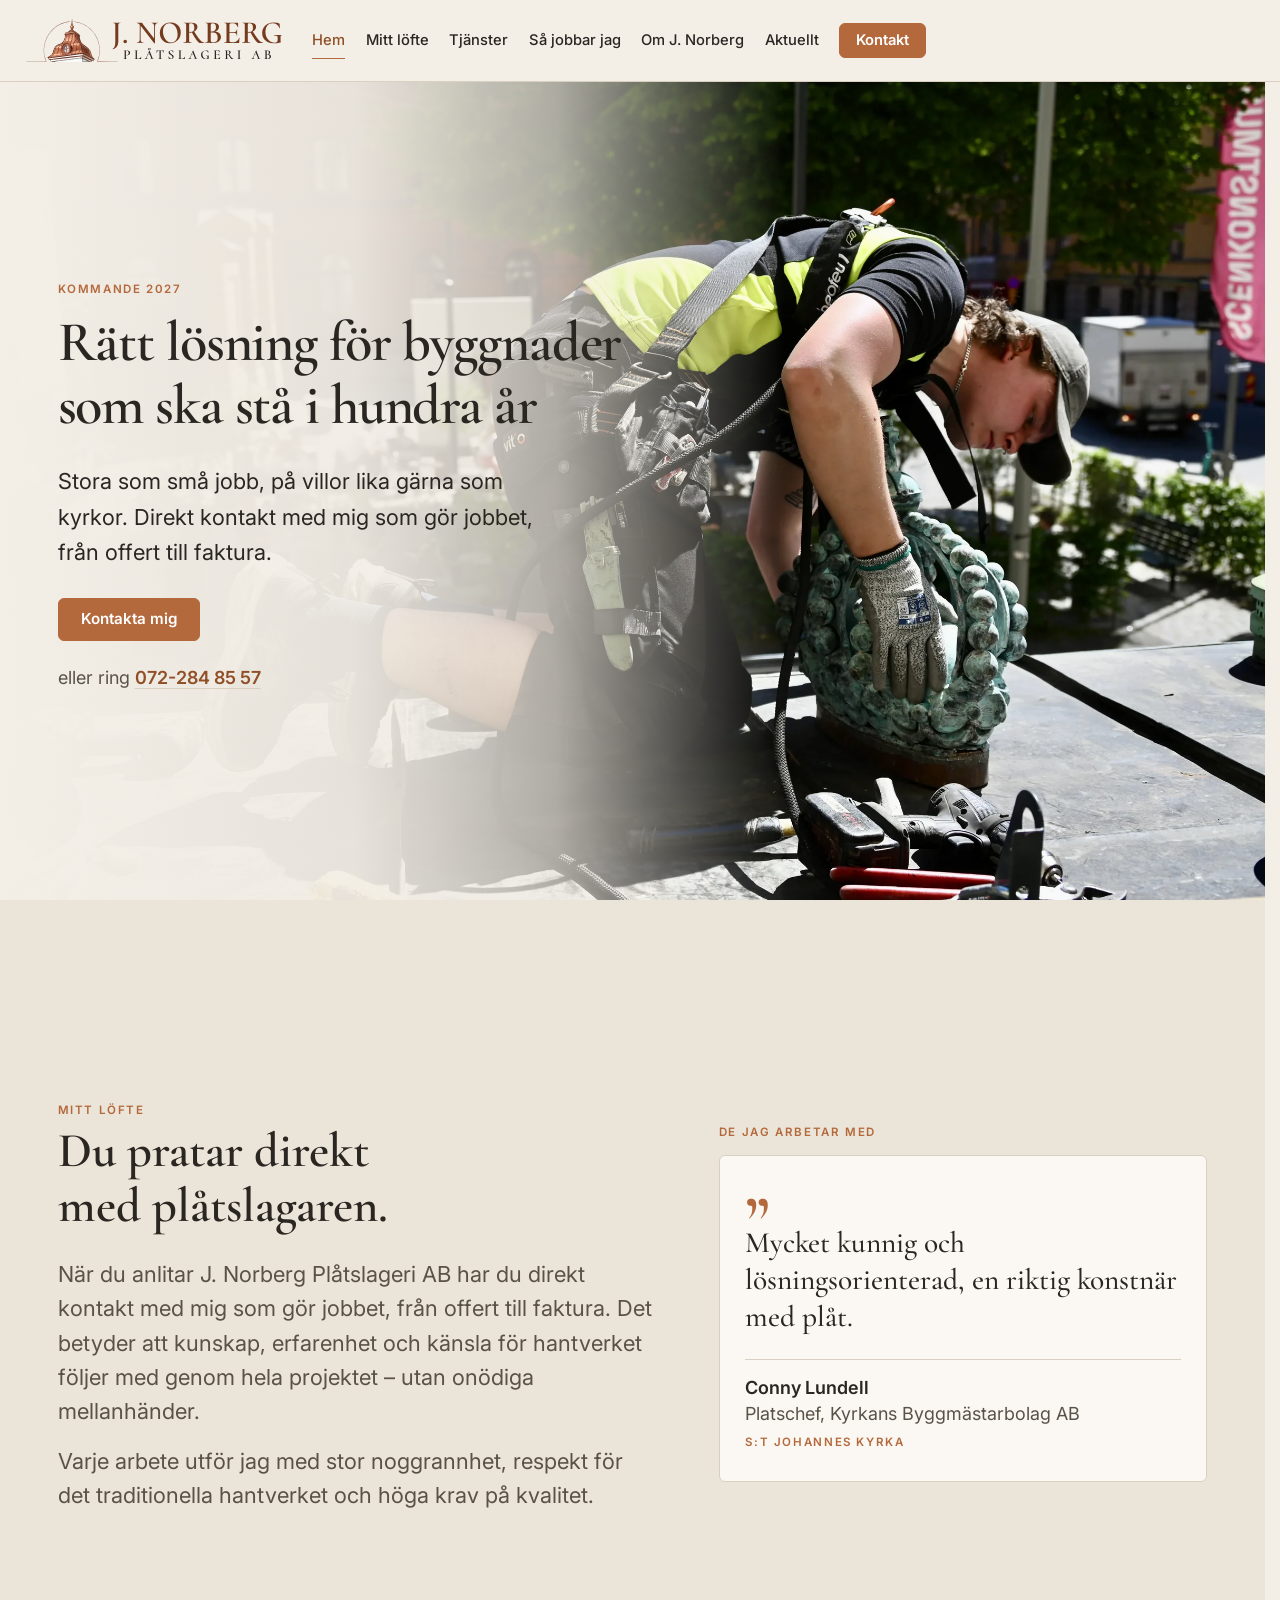
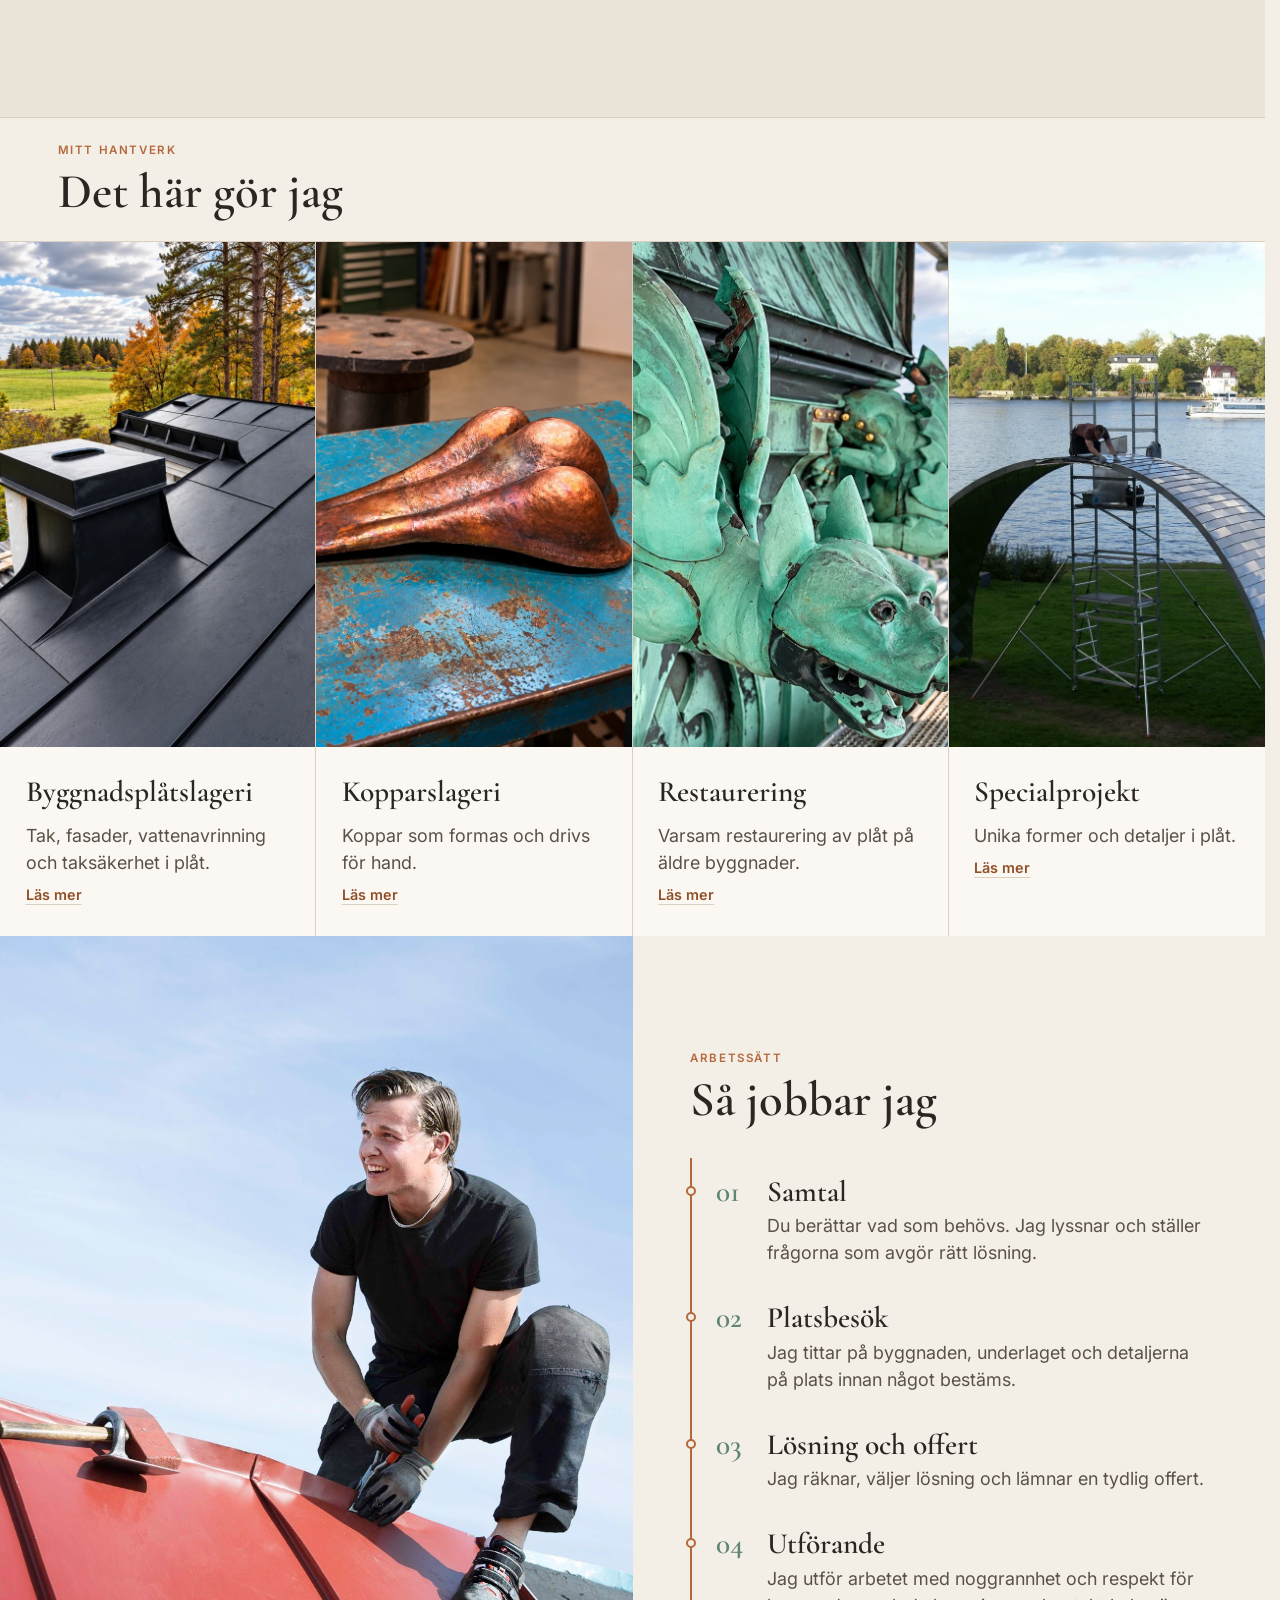
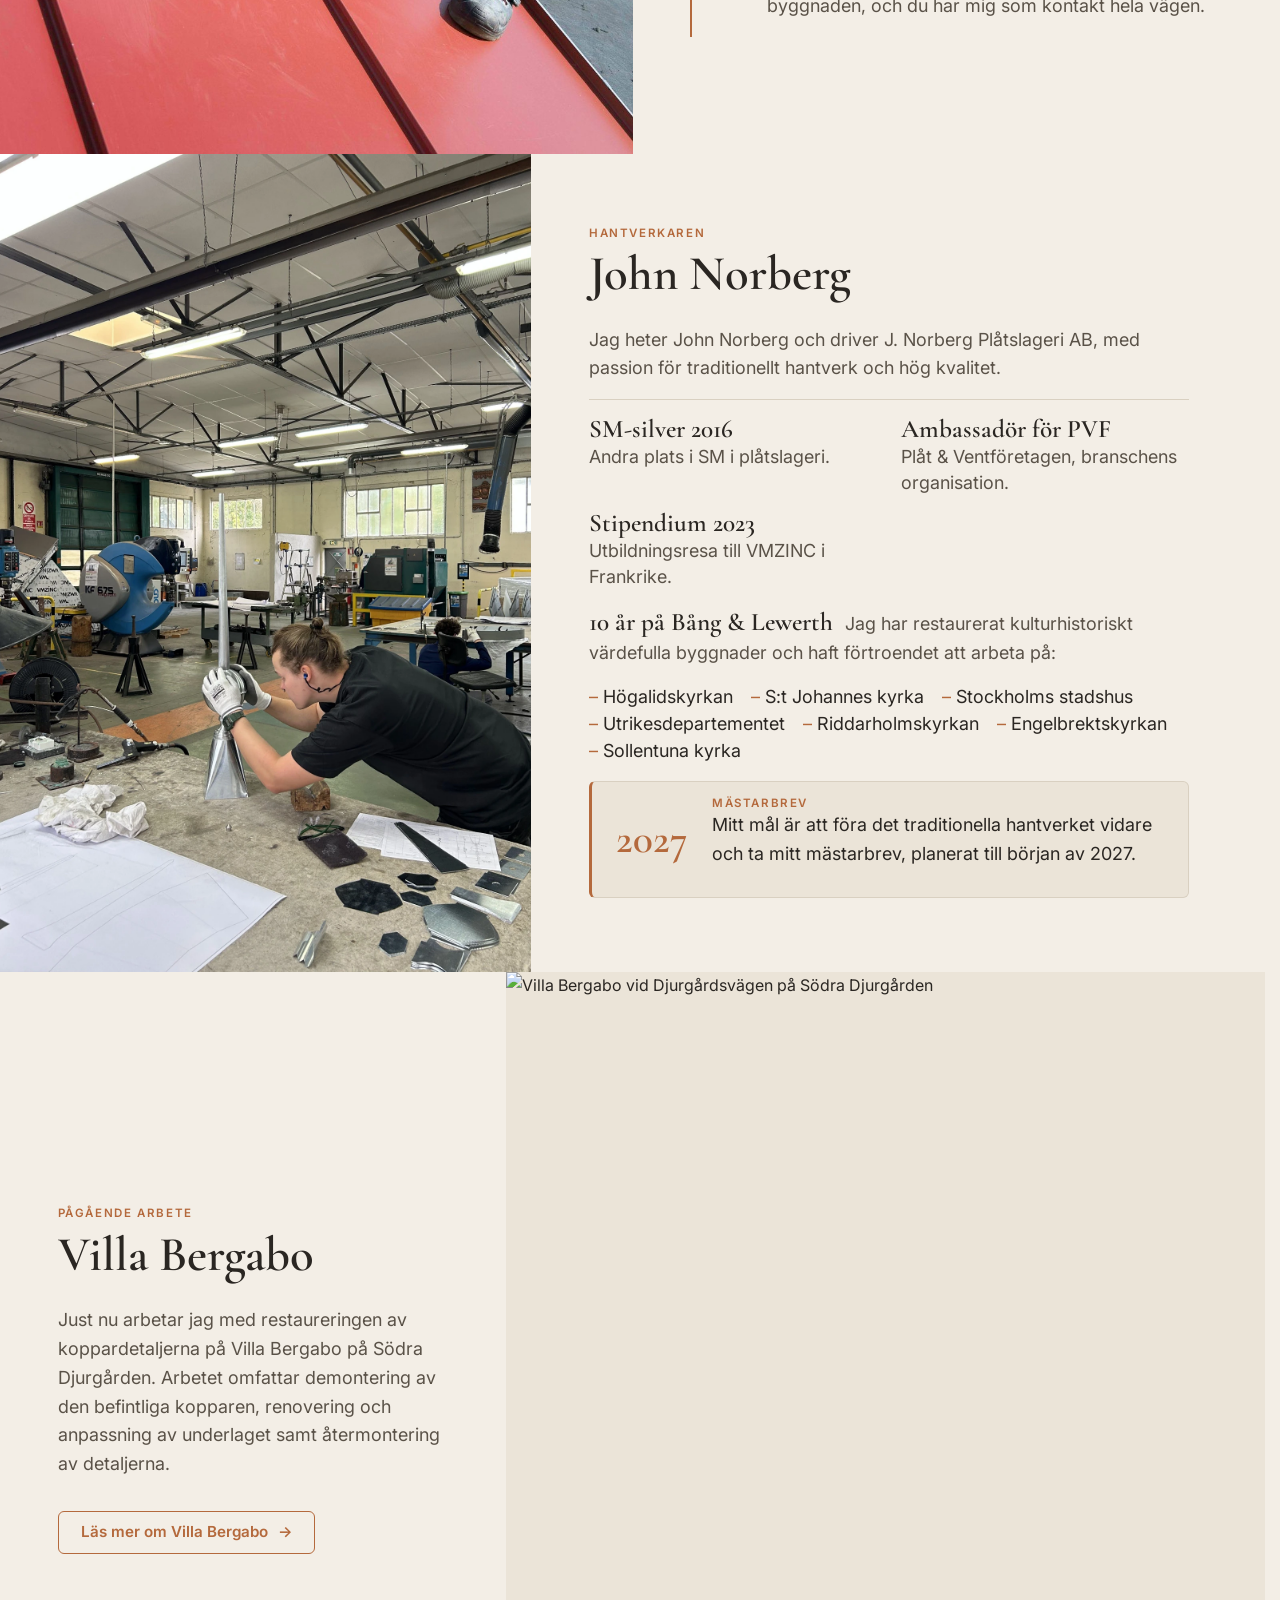
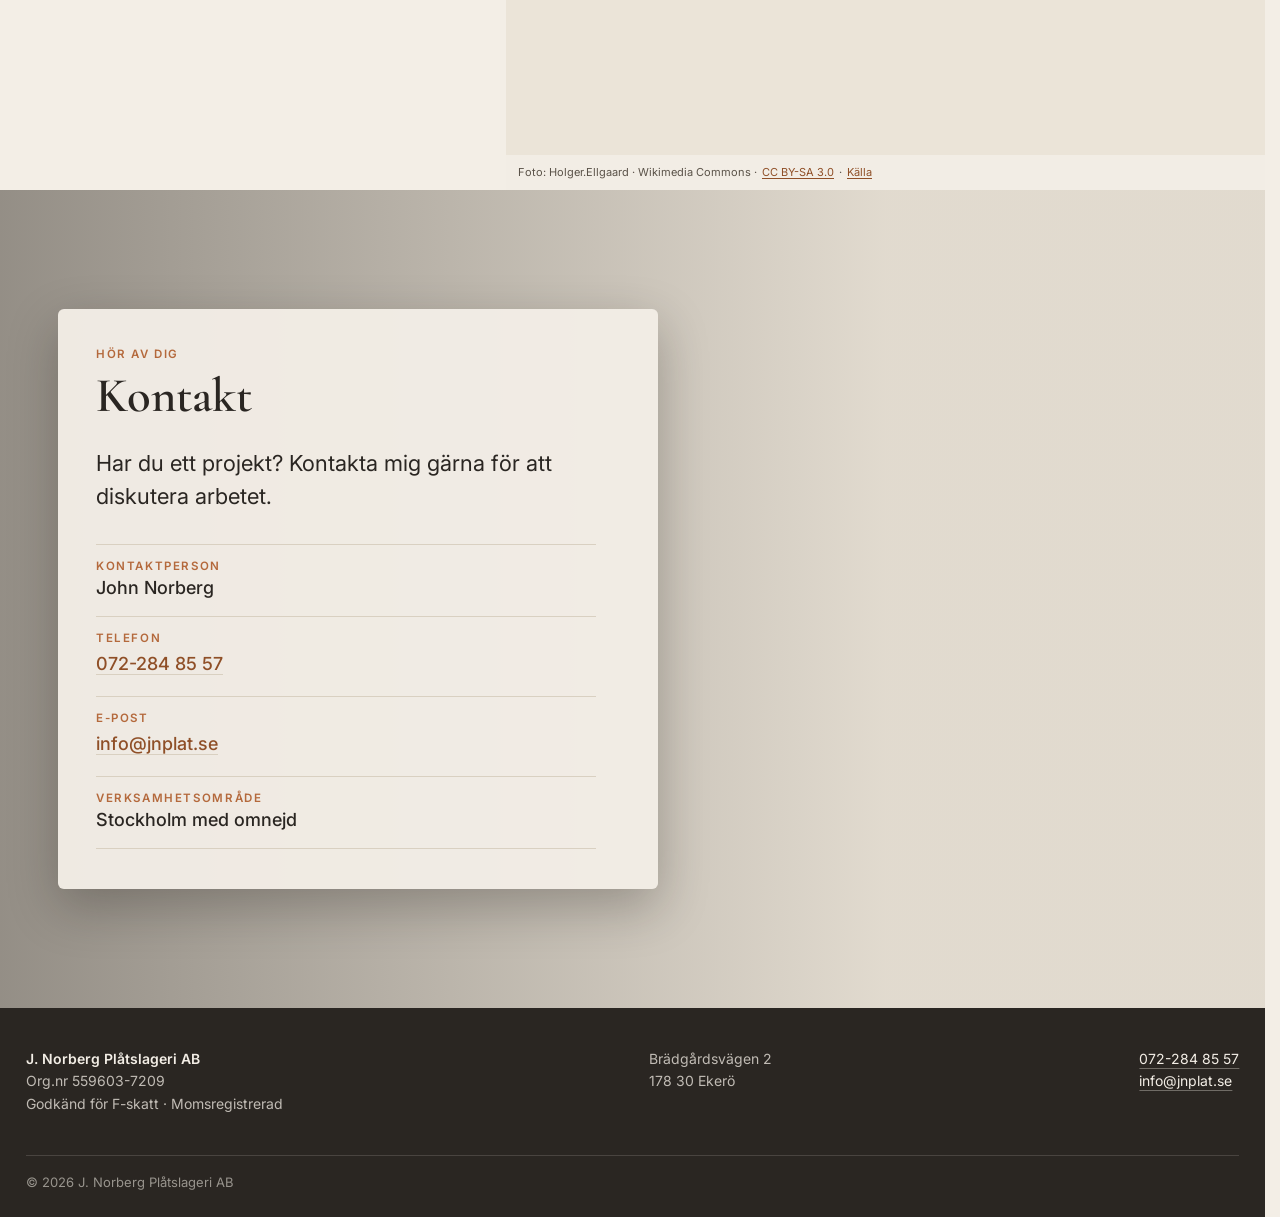
==== index.html @ db593f30 "Ljust projektgalleri, Så jobbar jag med bild och vit logga i menyn - Projektgalleriet på papper: bil" ====
<!DOCTYPE html>
<html lang="sv">
<head>
  <meta charset="UTF-8">
  <meta name="viewport" content="width=device-width, initial-scale=1.0">
  <meta name="theme-color" content="#f3eee6">
  <link rel="canonical" href="https://jnplat.se/">
  <link rel="icon" href="logo/favicon-512.png" type="image/png" sizes="512x512">
  <link rel="icon" href="logo/favicon-32.png" type="image/png" sizes="32x32">
  <link rel="icon" href="logo/favicon-16.png" type="image/png" sizes="16x16">
  <link rel="apple-touch-icon" href="logo/apple-touch-icon.png">

  <title>J. Norberg Plåtslageri AB | Plåtslageri i Stockholm</title>

  <meta
    name="description"
    content="J. Norberg Plåtslageri AB – traditionellt byggnadsplåtslageri, kopparslageri, restaurering och specialprojekt i Stockholm."
  >

  <meta property="og:type" content="website">
  <meta property="og:locale" content="sv_SE">
  <meta property="og:site_name" content="J. Norberg Plåtslageri AB">
  <meta property="og:title" content="J. Norberg Plåtslageri AB | Plåtslageri i Stockholm">
  <meta property="og:description" content="Traditionellt byggnadsplåtslageri, kopparslageri, restaurering och specialprojekt i Stockholm.">
  <meta property="og:url" content="https://jnplat.se/">
  <meta property="og:image" content="https://jnplat.se/images/social-share.png">
  <meta property="og:image:width" content="1200">
  <meta property="og:image:height" content="630">
  <meta name="twitter:card" content="summary_large_image">
  <meta name="twitter:image" content="https://jnplat.se/images/social-share.png">

  <link rel="preconnect" href="https://fonts.googleapis.com">
  <link rel="preconnect" href="https://fonts.gstatic.com" crossorigin>

  <link
    href="https://fonts.googleapis.com/css2?family=Cormorant+Garamond:wght@400;500;600&family=Inter:wght@400;500;600&display=swap"
    rel="stylesheet"
  >

  <link rel="stylesheet" href="tokens.css"><link rel="stylesheet" href="style.css">
  <link rel="stylesheet" href="header.css">

</head>

<body class="home-page">

  <header class="site-header">

    <div class="container nav-wrap">

      <a href="#hem" class="brand" aria-label="J. Norberg Plåtslageri AB">
        <img
          src="logo/J-NORBERG.svg"
          alt="J. Norberg Plåtslageri AB"
        >
      </a>

      <nav class="main-nav" aria-label="Huvudnavigation">

        <a
          href="#hem"
          class="nav-link active"
          data-section="hem"
        >
          Hem
        </a>

        <a
          href="#loftet"
          class="nav-link"
          data-section="loftet"
        >
          Mitt löfte
        </a>

        <!-- Tjänster med rullgardinsmeny på datorn (visas vid hovring) -->
        <div class="nav-item has-dropdown">
          <a
            href="#tjanster"
            class="nav-link"
            data-section="tjanster"
            aria-haspopup="true"
          >
            Tjänster
          </a>
          <div class="nav-dropdown">
            <a href="tjanster/byggnadsplatslageri.html">Byggnadsplåtslageri</a>
            <a href="tjanster/kopparslageri.html">Kopparslageri</a>
            <a href="tjanster/restaurering.html">Restaurering</a>
            <a href="tjanster/specialprojekt.html">Specialprojekt</a>
          </div>
        </div>

        <a
          href="#sa-jobbar-jag"
          class="nav-link"
          data-section="sa-jobbar-jag"
        >
          Så jobbar jag
        </a>

        <a
          href="#om"
          class="nav-link"
          data-section="om"
        >
          Om J. Norberg
        </a>

        <a
          href="#aktuellt"
          class="nav-link"
          data-section="aktuellt"
        >
          Aktuellt
        </a>

        <a
          href="#kontakt"
          class="nav-link header-contact"
          data-section="kontakt"
        >
          <span class="header-contact-label">Kontakt</span>
        </a>

      </nav>

    </div>

  </header>

  <main>

    <section
      class="hero-section"
      id="hem"
    >

      <div class="hero-grid">

        <div class="hero-content">

          <p class="eyebrow">Kommande 2027</p>

          <h1>
            Rätt lösning för byggnader som ska stå i hundra år
          </h1>

          <p class="hero-text">
            Stora som små jobb, på villor lika gärna som kyrkor.
            Direkt kontakt med mig som gör jobbet, från offert till faktura.
          </p>

          <a href="#kontakt" class="btn">Kontakta mig</a>

          <p class="hero-phone">eller ring <a href="tel:0722848557">072-284 85 57</a></p>

        </div>

        <div class="hero-image">

          <!-- HEROBILD: hela bilden (hero-bild.webp) på alla skärmar.
               Liggande skärm: bilden ligger bakom texten.
               Byt filen mot en egen version med samma namn. -->
          <picture>
            <img
              src="images/hero-bild.webp"
              alt="Plåtslageriarbete på tak"
              width="2400"
              height="1602"
              fetchpriority="high"
              decoding="async"
            >
          </picture>

        </div>

      </div>

    </section>

    <section class="promise-section" id="loftet">

      <div class="promise-inner">

        <div class="promise-text">

          <p class="eyebrow">Mitt löfte</p>

          <h2>Du pratar direkt med plåtslagaren.</h2>

          <p>
            När du anlitar J. Norberg Plåtslageri AB har du direkt kontakt med mig som gör jobbet, från offert till faktura. Det betyder att kunskap, erfarenhet och känsla för hantverket följer med genom hela projektet – utan onödiga mellanhänder.
          </p>

          <p>
            Varje arbete utför jag med stor noggrannhet, respekt för det traditionella hantverket och höga krav på kvalitet.
          </p>

        </div>

        <div class="trust-block">

          <p class="eyebrow">De jag arbetar med</p>

          <div class="trust-quotes">

            <!-- =====================================================
                 CITAT. Ändra bara texten i fälten.
                 De tre korten med "hidden" är platser för citat från
                 konsult, plåtkonsult och antikvarie. Fyll i texten och
                 ta bort ordet hidden så syns kortet på sajten.
                 Fler citat: kopiera ett helt figure-block. Korten
                 läggs på rad och man sveper eller scrollar mellan dem.
                 ===================================================== -->

            <figure class="trust-quote">
              <blockquote>
                <p>Mycket kunnig och lösningsorienterad, en riktig konstnär med plåt.</p>
              </blockquote>
              <figcaption>
                <span class="trust-name">Conny Lundell</span>
                <span class="trust-role">Platschef, Kyrkans Byggmästarbolag AB</span>
                <span class="trust-project">S:t Johannes kyrka</span>
              </figcaption>
            </figure>

            <figure class="trust-quote" hidden>
              <blockquote>
                <p>Citat från konsult.</p>
              </blockquote>
              <figcaption>
                <span class="trust-name">Namn</span>
                <span class="trust-role">Konsult, företag</span>
                <span class="trust-project">Projekt (valfritt)</span>
              </figcaption>
            </figure>

            <figure class="trust-quote" hidden>
              <blockquote>
                <p>Citat från plåtkonsult.</p>
              </blockquote>
              <figcaption>
                <span class="trust-name">Namn</span>
                <span class="trust-role">Plåtkonsult, företag</span>
                <span class="trust-project">Projekt (valfritt)</span>
              </figcaption>
            </figure>

            <figure class="trust-quote" hidden>
              <blockquote>
                <p>Citat från antikvarie.</p>
              </blockquote>
              <figcaption>
                <span class="trust-name">Namn</span>
                <span class="trust-role">Antikvarie, företag</span>
                <span class="trust-project">Projekt (valfritt)</span>
              </figcaption>
            </figure>

          </div>

        </div>

      </div>

    </section>

    <section
      class="services-section"
      id="tjanster"
    >

      <div class="container">

        <div class="services-head">
          <p class="eyebrow">Mitt hantverk</p>
          <h2>Det här gör jag</h2>
          <p class="services-hint">Svep för att se alla fyra <span aria-hidden="true">→</span></p>
        </div>

        <div class="services-grid">

          <!-- BYGGNADSPLÅTSLAGERI -->

          <a
            href="tjanster/byggnadsplatslageri.html"
            class="service-card"
          >

            <div class="service-image">

              <picture>

                <source media="(orientation: landscape) and (max-height: 560px)" srcset="images/byggnadsplatslageri-mobil.webp" width="1672" height="941">

                <img
                  src="images/byggnadsplatslageri-desktop.webp"
                  alt="Byggnadsplåtslageri"
                  width="942"
                  height="1028"
                  loading="lazy"
                  decoding="async"
                >

              </picture>

            </div>

            <div class="service-info">

              <h3>
                Byggnadsplåtslageri
              </h3>

              <p>
                Tak, fasader, vattenavrinning och taksäkerhet i plåt.
              </p>

              <span class="service-more">Läs mer</span>

            </div>

          </a>

          <!-- KOPPARSLAGERI -->

          <a
            href="tjanster/kopparslageri.html"
            class="service-card"
          >

            <div class="service-image">

              <picture>

                <source media="(orientation: landscape) and (max-height: 560px)" srcset="images/kopparslageri-mobil.webp" width="1672" height="941">

                <img
                  src="images/kopparslageri-desktop.webp"
                  alt="Kopparslageri"
                  width="942"
                  height="1028"
                  loading="lazy"
                  decoding="async"
                >

              </picture>

            </div>

            <div class="service-info">

              <h3>
                Kopparslageri
              </h3>

              <p>
                Koppar som formas och drivs för hand.
              </p>

              <span class="service-more">Läs mer</span>

            </div>

          </a>

          <!-- RESTAURERING -->

          <a
            href="tjanster/restaurering.html"
            class="service-card"
          >

            <div class="service-image">

              <picture>

                <source media="(orientation: landscape) and (max-height: 560px)" srcset="images/restaurering-mobil.webp" width="1672" height="941">

                <img
                  src="images/restaurering-desktop.webp"
                  alt="Restaurering"
                  width="942"
                  height="1028"
                  loading="lazy"
                  decoding="async"
                >

              </picture>

            </div>

            <div class="service-info">

              <h3>
                Restaurering
              </h3>

              <p>
                Varsam restaurering av plåt på äldre byggnader.
              </p>

              <span class="service-more">Läs mer</span>

            </div>

          </a>

          <!-- SPECIALPROJEKT -->

          <a
            href="tjanster/specialprojekt.html"
            class="service-card"
          >

            <div class="service-image">

              <picture>

                <source media="(orientation: landscape) and (max-height: 560px)" srcset="images/specialprojekt-mobil.webp" width="2048" height="1152">

                <img
                  src="images/specialprojekt-desktop.webp"
                  alt="Specialprojekt"
                  width="942"
                  height="1028"
                  loading="lazy"
                  decoding="async"
                >

              </picture>

            </div>

            <div class="service-info">

              <h3>
                Specialprojekt
              </h3>

              <p>
                Unika former och detaljer i plåt.
              </p>

              <span class="service-more">Läs mer</span>

            </div>

          </a>

        </div>

      </div>

    </section>

    <section class="process-section" id="sa-jobbar-jag">

      <div class="process-inner">

        <figure class="process-photo">
          <img src="images/sa-jobbar-jag.jpg" alt="John Norberg falsar ett plåttak" loading="lazy" width="2000" height="1333">
        </figure>

        <div class="process-body">

        <div class="process-head">
          <p class="eyebrow">Arbetssätt</p>
          <h2>Så jobbar jag</h2>
        </div>

        <!-- UTKAST: John ändrar texterna så att de låter som han. -->
        <ol class="process-steps">

          <li>
            <span class="process-number">01</span>
            <h3>Samtal</h3>
            <p>Du berättar vad som behövs. Jag lyssnar och ställer frågorna som avgör rätt lösning.</p>
          </li>

          <li>
            <span class="process-number">02</span>
            <h3>Platsbesök</h3>
            <p>Jag tittar på byggnaden, underlaget och detaljerna på plats innan något bestäms.</p>
          </li>

          <li>
            <span class="process-number">03</span>
            <h3>Lösning och offert</h3>
            <p>Jag räknar, väljer lösning och lämnar en tydlig offert.</p>
          </li>

          <li>
            <span class="process-number">04</span>
            <h3>Utförande</h3>
            <p>Jag utför arbetet med noggrannhet och respekt för byggnaden, och du har mig som kontakt hela vägen.</p>
          </li>

        </ol>

        </div>

      </div>

    </section>

    <section
      class="about-section"
      id="om"
    >

      <div class="container">

        <div class="about-grid">

          <div class="about-image">

            <picture>
              <img
                src="images/om-j-norberg-desktop.webp"
                alt="John Norberg arbetar i plåtverkstaden"
                width="1536"
                height="2048"
                loading="lazy"
                decoding="async"
              >
            </picture>

          </div>

          <div class="about-content">

            <p class="eyebrow">Hantverkaren</p>
            <h2>
              John Norberg
            </h2>

            <p>
              Jag heter John Norberg och driver J. Norberg Plåtslageri AB,
              med passion för traditionellt hantverk och hög kvalitet.
            </p>

            <!-- MERITER: en rad per merit. Kopiera en <li> för att lägga till fler. -->
            <ul class="about-merits">
              <li><strong>SM-silver 2016</strong> Andra plats i SM i plåtslageri.</li>
              <li><strong>Ambassadör för PVF</strong> Plåt &amp; Ventföretagen, branschens organisation.</li>
              <li><strong>Stipendium 2023</strong> Utbildningsresa till VMZINC i Frankrike.</li>
            </ul>

            <p class="about-projects-intro">
              <strong>10 år på Bång &amp; Lewerth</strong>
              Jag har restaurerat kulturhistoriskt värdefulla byggnader och haft förtroendet att arbeta på:
            </p>

            <ul class="about-projects">
              <li>Högalidskyrkan</li>
              <li>S:t Johannes kyrka</li>
              <li>Stockholms stadshus</li>
              <li>Utrikesdepartementet</li>
              <li>Riddarholmskyrkan</li>
              <li>Engelbrektskyrkan</li>
              <li>Sollentuna kyrka</li>
            </ul>

            <div class="about-master">
              <span class="about-master-year">2027</span>
              <p>
                <strong>Mästarbrev</strong>
                Mitt mål är att föra det traditionella hantverket vidare och ta
                mitt mästarbrev, planerat till början av 2027.
              </p>
            </div>

          </div>

        </div>

      </div>

    </section>

    <section
      class="current-section"
      id="aktuellt"
    >

      <div class="container">

        <div class="current-project">

          <div class="current-gallery">

            <figure class="current-image current-image-main">

              <img
                src="https://commons.wikimedia.org/wiki/Special:FilePath/Djurg%C3%A5rden_villa_2006b.jpg"
                alt="Villa Bergabo vid Djurgårdsvägen på Södra Djurgården"
                width="2328"
                height="1592"
                loading="lazy"
                decoding="async"
              >

              <figcaption>
                Foto: Holger.Ellgaard · Wikimedia Commons ·
                <a href="https://creativecommons.org/licenses/by-sa/3.0/" target="_blank" rel="noopener noreferrer">CC BY-SA 3.0</a> ·
                <a href="https://commons.wikimedia.org/wiki/File:Djurg%C3%A5rden_villa_2006b.jpg" target="_blank" rel="noopener noreferrer">Källa</a>
              </figcaption>

            </figure>

          </div>

          <div class="current-content">

            <p class="eyebrow">Pågående arbete</p>
            <h2>
              Villa Bergabo
            </h2>

            <p>
              Just nu arbetar jag med restaureringen av
              koppardetaljerna på Villa Bergabo på Södra
              Djurgården. Arbetet omfattar demontering av
              den befintliga kopparen, renovering och
              anpassning av underlaget samt återmontering
              av detaljerna.
            </p>

            <a
              href="https://sv.wikipedia.org/wiki/Villa_Bergabo"
              target="_blank"
              rel="noopener noreferrer"
              class="btn btn--ghost"
            >
              Läs mer om Villa Bergabo
              <span>→</span>
            </a>

          </div>

        </div>

      </div>

    </section>

    <section
      class="contact-section"
      id="kontakt"
    >

      <div class="contact-background">

        <!-- st-johannes-bred.webp (16:9) på liggande skärm och dator,
             st-johannes.webp (hög) på stående skärm -->
        <picture>
          <source media="(orientation: landscape)" srcset="images/st-johannes-bred.webp" width="1672" height="941">
          <img
            src="images/st-johannes.webp"
            alt="Kopparplåt och tegel vid St Johannes"
            width="1200"
            height="2133"
            loading="lazy"
            decoding="async"
          >
        </picture>

      </div>

      <div class="contact-panel">

        <div class="contact-content">

          <p class="eyebrow">Hör av dig</p>
          <h2>
            Kontakt
          </h2>

          <p class="contact-intro">
            Har du ett projekt? Kontakta mig gärna för att
            diskutera arbetet.
          </p>

          <div class="contact-details">

            <div class="contact-item">

              <span>
                Kontaktperson
              </span>

              <p>
                John Norberg
              </p>

            </div>

            <div class="contact-item">

              <span>
                Telefon
              </span>

              <a href="tel:0722848557">
                072-284 85 57
              </a>

            </div>

            <div class="contact-item">

              <span>
                E-post
              </span>

              <a href="mailto:info@jnplat.se">
                info@jnplat.se
              </a>

            </div>

            <div class="contact-item">

              <span>
                Verksamhetsområde
              </span>

              <p>
                Stockholm med omnejd
              </p>

            </div>

          </div>

        </div>

      </div>

    </section>

  </main>

  <footer class="site-footer">

    <div class="container footer-inner">

      <div class="footer-col">
        <p class="footer-name">J. Norberg Plåtslageri AB</p>
        <p>Org.nr 559603-7209</p>
        <p>Godkänd för F-skatt · Momsregistrerad</p>
      </div>

      <div class="footer-col">
        <p>Brädgårdsvägen 2</p>
        <p>178 30 Ekerö</p>
      </div>

      <div class="footer-col">
        <p><a href="tel:0722848557">072-284 85 57</a></p>
        <p><a href="mailto:info@jnplat.se">info@jnplat.se</a></p>
      </div>

    </div>

    <p class="container footer-copy">© 2026 J. Norberg Plåtslageri AB</p>

  </footer>

  <script src="menu.js"></script>
  <script src="script.js"></script>

</body>
</html>
---- tokens.css ----
/* J. Norberg Plåtslageri – grunden (designsystem v1)
   Ägare av: färger, typsnitt, avstånd, knappar, överrubriker och layoutlägen.
   Läses in FÖRE alla andra stilmallar på varje sida.

   LAYOUTLÄGEN – inga pixelbrytpunkter:
   - Liggande skärm (orientation: landscape): text och bild bredvid varandra,
     varje sektion fyller exakt skärmen under headern (min-height).
   - Stående skärm (orientation: portrait): bild över text, svepbara kort.
   Låg liggande skärm (mobil på sidan, max-height 560px) får samma layout
   men sektionerna får växa så att inget klipps. */

:root {
  /* Färger */
  --paper: #f3eee6;
  --paper-2: #ebe4d8;
  --card: #fbf8f3;
  --ink: #2a2622;
  --ink-soft: #5a5248;
  --copper: #b4693c;
  --copper-dark: #8f4f27;
  --patina: #5f8575;
  --line: #d9d0c1;

  /* Typsnitt */
  --serif: "Cormorant Garamond", Georgia, serif;
  --sans: Inter, system-ui, -apple-system, "Segoe UI", sans-serif;

  /* Form och avstånd (bara dessa steg) */
  --r: 6px;
  --s1: 8px;
  --s2: 16px;
  --s3: 24px;
  --s4: 40px;
  --s5: 64px;

  /* Äldre namn som undersidorna fortfarande använder */
  --bg: var(--paper);
  --bg-light: var(--paper-2);
  --cream: var(--paper);
  --text: var(--ink);
  --muted: var(--ink-soft);
  --white: #fffdf9;
  --max-width: 1320px;
  --font-body-subpage: 16px;
  --font-body-subpage-mobile: 15px;

  /* Layoutläge: stående är grundläget */
  --header-height: 64px;
  --header-logo-width: min(56vw, 230px);
  --screen-h: calc(100vh - var(--header-height));
  --fs-body: clamp(16px, 4.3vw, 18px);
  --fs-lead: clamp(18px, 4.8vw, 22px);
  --fs-h1: clamp(40px, 11.5vw, 64px);
  --fs-h2: clamp(32px, 9vw, 44px);
  --fs-h3: 24px;
  --pad-v: var(--s4);
  --pad-h: 20px;
}

@supports (height: 100svh) {
  :root { --screen-h: calc(100svh - var(--header-height)); }
}

/* Höjden på mobilens adressrad (0 på datorn). Sista sektionen före
   sidfoten förlängs så mycket, så att dess bakgrund syns bakom raden
   när den fälls ihop, innan sidfoten tar över. */
:root { --bar-gap: 0px; }
@supports (height: 100lvh) {
  :root { --bar-gap: calc(100lvh - 100svh); }
}

/* Liggande skärm: allt skalas efter skärmhöjden så att en sektion ryms på en skärm */
@media (orientation: landscape) {
  :root {
    --header-height: 82px;
    --header-logo-width: clamp(170px, 20vw, 280px);
    --fs-body: clamp(14px, min(2.15vh, 1.45vw), 18px);
    --fs-lead: clamp(16px, 2.8vh, 22px);
    --fs-h1: clamp(32px, min(4.4vw, 8vh), 68px);
    --fs-h2: clamp(30px, min(3.8vw, 6.4vh), 56px);
    --fs-h3: clamp(22px, min(2.3vw, 4vh), 30px);
    --pad-v: clamp(20px, 5vh, 64px);
    --pad-h: clamp(24px, 4.5vw, 112px);
  }
}

/* Låg liggande skärm (mobil på sidan): kompakt header */
@media (orientation: landscape) and (max-height: 560px) {
  :root { --header-height: 60px; }
}

/* Grundtypografi */
*, *::before, *::after { box-sizing: border-box; }

html {
  scroll-behavior: smooth;
  overflow-x: clip;
  max-width: 100%;
}

body {
  margin: 0;
  max-width: 100%;
  overflow-x: clip;
  background: var(--paper);
  color: var(--ink);
  font: 400 16px/1.65 var(--sans);
  -webkit-text-size-adjust: 100%;
}

h1, h2, h3, h4 {
  margin: 0;
  font-family: var(--serif);
  font-weight: 600;
  line-height: 1.12;
  text-wrap: balance;
}

p { margin: 0 0 var(--s2); }
img { display: block; max-width: 100%; }
a { color: inherit; text-decoration: none; }
button, input, textarea, select { font: inherit; }

.container {
  width: min(calc(100% - clamp(40px, 4vw, 64px)), var(--max-width));
  margin: 0 auto;
}

/* Överrubrik: en liten per sektion */
.eyebrow {
  margin: 0 0 var(--s1);
  font: 600 0.72rem/1 var(--sans);
  letter-spacing: 0.14em;
  text-transform: uppercase;
  color: var(--copper);
}

/* Knappar */
.btn,
.text-link {
  display: inline-flex;
  align-items: center;
  justify-content: center;
  gap: 10px;
  width: fit-content;
  padding: 12px 22px;
  border: 1px solid var(--copper);
  border-radius: var(--r);
  background: var(--copper);
  color: #fff;
  font: 600 0.95rem/1.1 var(--sans);
  text-decoration: none;
  cursor: pointer;
  transition: background 0.2s ease, border-color 0.2s ease, color 0.2s ease;
}

.btn:hover,
.btn:focus-visible {
  background: var(--copper-dark);
  border-color: var(--copper-dark);
  color: #fff;
}

.btn--ghost,
.text-link {
  background: transparent;
  color: var(--copper);
}

.btn--ghost:hover,
.btn--ghost:focus-visible,
.text-link:hover,
.text-link:focus-visible {
  background: var(--copper);
  border-color: var(--copper);
  color: #fff;
}

.btn span,
.text-link span { transition: transform 0.2s ease; }
.btn:hover span,
.text-link:hover span { transform: translateX(3px); }

:focus-visible { outline: 2px solid var(--copper-dark); outline-offset: 2px; }

/* Respektera besökare som valt minskad rörelse */
@media (prefers-reduced-motion: reduce) {
  html { scroll-behavior: auto; }
  *, *::before, *::after { transition-duration: 0.01ms !important; animation-duration: 0.01ms !important; }
}

/* Mjuk övergång mellan sidorna (startsida, tjänster, projekt). Headern står
   kvar medan innehållet tonar över. Webbläsare utan stöd byter som vanligt. */
@view-transition { navigation: auto; }

.site-header { view-transition-name: site-header; }

::view-transition-old(root),
::view-transition-new(root) { animation-duration: .22s; }

@media (prefers-reduced-motion: reduce) {
  ::view-transition-group(*),
  ::view-transition-old(*),
  ::view-transition-new(*) { animation: none !important; }
}
---- style.css ----
/* J. Norberg Plåtslageri – startsidan
   Grund (färger, typsnitt, knappar, layoutlägen) finns i tokens.css.
   Stående skärm är grundläget; liggande läggs på längst ned.
   Bilder ligger absolut i sin ruta så att de aldrig styr sektionens höjd. */

/* ---------- Gemensamt för alla sektioner ---------- */

.hero-section,
.promise-section,
.process-section,
.services-section,
.current-section,
.about-section,
.contact-section {
  min-height: var(--screen-h);
}

.services-section > .container,
.current-section > .container,
.about-section > .container {
  width: 100%;
  max-width: none;
  margin: 0;
}

.hero-content h1 { font-size: var(--fs-h1); letter-spacing: -0.02em; }

.hero-text,
.current-content p:not(.eyebrow),
.about-content p:not(.eyebrow) {
  max-width: 600px;
  font-size: var(--fs-body);
  line-height: 1.6;
  color: var(--ink-soft);
}

.current-content h2,
.about-content h2,
.contact-content h2 {
  margin: 0 0 var(--s3);
  font-size: var(--fs-h2);
}

.hero-image,
.current-gallery,
.about-image,
.contact-background {
  position: relative;
  overflow: hidden;
  background: var(--paper-2);
}

.hero-image img,
.current-gallery .current-image-main,
.current-gallery .current-image-main img,
.about-image img,
.contact-background img {
  position: absolute;
  inset: 0;
  width: 100%;
  height: 100%;
  max-width: none;
  object-fit: cover;
}

.hero-image picture,
.about-image picture,
.contact-background picture { display: contents; }

.hero-image img { object-position: 60% 45%; }
.about-image img { object-position: center bottom; }
.contact-background img { object-position: center 60%; }

@media (orientation: landscape) {
  .contact-background img { object-position: center 70%; }
}

.hero-content,
.current-content,
.about-content {
  display: flex;
  flex-direction: column;
  justify-content: center;
  padding: var(--pad-v) var(--pad-h);
  background: var(--paper);
}

/* ---------- Hero ---------- */

.hero-section { display: flex; flex-direction: column; }

.hero-grid {
  display: flex;
  flex-direction: column;
  flex: 1 1 auto;
}

/* Stående: bilden fyller det som blir över av skärmen, aldrig mindre än förut */
.hero-image { order: -1; flex: 1 0 clamp(200px, 30svh, 460px); }
.hero-content h1 { margin-bottom: var(--s3); }
.hero-text:last-child { margin-bottom: 0; }

.hero-content .eyebrow { margin-bottom: var(--s2); }
.hero-content .btn { margin-top: var(--s1); }

.hero-phone {
  margin: var(--s2) 0 0;
  font-size: var(--fs-body);
  color: var(--ink-soft);
}

.hero-phone a {
  display: inline-block;
  padding: 6px 0;
  color: var(--copper-dark);
  font-weight: 600;
  text-decoration: underline;
  text-decoration-color: var(--line);
  text-underline-offset: 4px;
}
.hero-text { font-size: var(--fs-lead); color: var(--ink); max-width: 480px; margin-bottom: var(--s3); }

/* Stående: bild, rubrik, ingress, knapp och telefonnummer ryms ovanför
   mobilens adressrad. Sektionens bakgrund fortsätter bakom raden. */
@media (orientation: portrait) {
  .hero-section {
    min-height: calc(var(--screen-h) + var(--bar-gap));
    padding-bottom: var(--bar-gap);
  }
  .hero-image { flex: 1 0 200px; }
  .hero-content { padding-block: var(--s2); }
  .hero-content .eyebrow { display: none; }
  .hero-content h1 { margin-bottom: var(--s2); font-size: clamp(32px, 9vw, 52px); }
  .hero-text { margin-bottom: 12px; font-size: var(--fs-body); }
  .hero-content .btn { margin-top: 0; }
  .hero-phone { margin-top: var(--s1); }
}
/* ---------- Mitt löfte och de jag arbetar med ---------- */

.promise-section {
  display: flex;
  align-items: center;
  padding: var(--pad-v) var(--pad-h);
  background: var(--paper-2);
  border-bottom: 1px solid var(--line);
}

.promise-inner {
  width: 100%;
  max-width: var(--max-width);
  margin: 0 auto;
  display: grid;
  gap: var(--s4);
}

.promise-text h2 { margin-bottom: var(--s3); font-size: var(--fs-h2); }
.promise-text p:not(.eyebrow) { font-size: var(--fs-lead); line-height: 1.55; color: var(--ink-soft); }
.promise-text p:last-child { margin-bottom: 0; }

.trust-block { min-width: 0; }
.trust-block > .eyebrow { margin-bottom: var(--s2); }

/* Citaten ligger på rad. Ett citat fyller bredden, fler sveps eller scrollas. */
.trust-quotes {
  display: flex;
  gap: var(--s2);
  overflow-x: auto;
  scroll-snap-type: x mandatory;
  scrollbar-width: thin;
  scrollbar-color: var(--line) transparent;
  padding-bottom: var(--s1);
}

.trust-quote {
  flex: 1 0 min(85%, 380px);
  scroll-snap-align: start;
  display: flex;
  flex-direction: column;
  justify-content: space-between;
  gap: var(--s3);
  margin: 0;
  padding: var(--s3);
  background: var(--card);
  border: 1px solid var(--line);
  border-radius: var(--r);
}

.trust-quote[hidden] { display: none; }

.trust-quote blockquote { margin: 0; }

.trust-quote blockquote p {
  margin: 0;
  font: 500 var(--fs-h3)/1.25 var(--serif);
  color: var(--ink);
}

.trust-quote blockquote p::before {
  content: "\201D";
  display: block;
  height: 0.55em;
  font: 600 2.4em/1 var(--serif);
  color: var(--copper);
}

.trust-quote figcaption {
  display: flex;
  flex-direction: column;
  gap: 2px;
  padding-top: var(--s2);
  border-top: 1px solid var(--line);
}

.trust-name { font: 600 var(--fs-body)/1.3 var(--sans); }
.trust-role { font: 400 var(--fs-body)/1.4 var(--sans); color: var(--ink-soft); }

.trust-project {
  margin-top: var(--s1);
  font: 600 0.72rem/1.2 var(--sans);
  letter-spacing: 0.14em;
  text-transform: uppercase;
  color: var(--copper);
}

.trust-project:empty { display: none; }

/* ---------- Så jobbar jag ---------- */

.process-section {
  display: flex;
  align-items: center;
  padding: var(--pad-v) var(--pad-h);
  background: var(--paper);
}

.process-inner { width: 100%; max-width: var(--max-width); margin: 0 auto; }
.process-head { margin-bottom: var(--s3); }
.process-head h2 { font-size: var(--fs-h2); }

/* Bilden från arbetet: överst i stående, egen halva i liggande */
.process-photo {
  position: relative;
  margin: calc(var(--pad-v) * -1) calc(var(--pad-h) * -1) var(--s3);
  aspect-ratio: 16 / 10;
  overflow: hidden;
}
.process-photo img {
  position: absolute;
  inset: 0;
  width: 100%;
  height: 100%;
  object-fit: cover;
  object-position: 72% 30%;
}

/* Stegen hänger på en kopparlinje */
.process-steps {
  margin: 0;
  padding: 0 0 0 var(--s3);
  list-style: none;
  display: grid;
  grid-template-columns: 1fr;
  gap: 0;
  border-left: 2px solid var(--copper);
}

.process-steps li {
  position: relative;
  display: grid;
  grid-template-columns: 2.2em minmax(0, 1fr);
  column-gap: var(--s2);
  align-items: baseline;
  padding: var(--s2) 0;
}
.process-steps li::before {
  content: "";
  position: absolute;
  left: calc(var(--s3) * -1 - 6px);
  top: calc(var(--s2) + var(--fs-h3) * .5 - 5px);
  width: 10px;
  height: 10px;
  border-radius: 50%;
  background: var(--paper);
  border: 2px solid var(--copper);
  box-sizing: border-box;
}

.process-number {
  grid-row: 1 / 3;
  font: 600 var(--fs-h3)/1 var(--serif);
  color: var(--patina);
}

.process-steps h3 { margin: 0 0 4px; font-size: var(--fs-h3); line-height: 1.1; }
.process-steps p { grid-column: 2; margin: 0; font-size: var(--fs-body); line-height: 1.5; color: var(--ink-soft); }

/* ---------- Tjänster: svepbara kort i stående ---------- */

/* Sektionen är en skärm hög: bilderna krymper eller växer så att
   rubrik och kort alltid ryms utan att man behöver scrolla */
.services-section { display: flex; flex-direction: column; }
.services-section > .container { flex: 1 1 auto; display: flex; flex-direction: column; min-height: 0; }

.services-head { padding: var(--pad-v) var(--pad-h) 0; }
.services-head h2 { font-size: var(--fs-h2); }

.services-hint {
  margin: var(--s1) 0 0;
  font-size: var(--fs-body);
  color: var(--ink-soft);
}

/* Korten delar rader (subgrid) så att bilder och textrutor linjerar
   även när en beskrivning är kortare än de andra */
.services-grid {
  flex: 1 1 auto;
  min-height: 0;
  width: 100%;
  display: grid;
  grid-auto-flow: column;
  grid-auto-columns: min(78vw, 360px);
  grid-template-rows: minmax(140px, 1fr) auto;
  gap: 0 var(--s2);
  padding: var(--s3) var(--s2);
  overflow-x: auto;
  scroll-snap-type: x mandatory;
  scroll-padding-inline: var(--s2);
  scrollbar-width: none;
}

.services-grid::-webkit-scrollbar { display: none; }

.service-card {
  display: grid;
  grid-row: span 2;
  grid-template-rows: subgrid;
  scroll-snap-align: start;
  background: var(--card);
  border: 1px solid var(--line);
  border-radius: var(--r);
  overflow: hidden;
}

.service-image {
  position: relative;
  min-height: 0;
  overflow: hidden;
  background: var(--paper-2);
}

.service-image picture { display: contents; }

.service-image img {
  position: absolute;
  inset: 0;
  width: 100%;
  height: 100%;
  max-width: none;
  object-fit: cover;
  transition: transform 0.45s ease;
}

/* Fokus när korten är smala: tassen på kopparverket och drakens huvud.
   Gäller de höga bilderna (inte de breda på låg liggande skärm). */
@media (orientation: portrait), (min-height: 561px) {
  .service-card[href*="kopparslageri"] .service-image img { object-position: 85% 50%; }
  .service-card[href*="restaurering"] .service-image img { object-position: 80% 88%; }
}

.service-info { padding: var(--s3) var(--s3) var(--s3); }

.service-info h3 {
  margin: 0 0 var(--s1);
  font-size: var(--fs-h3);
  transition: color 0.25s ease;
}

.service-info p {
  margin: 0;
  font-size: var(--fs-body);
  line-height: 1.5;
  color: var(--ink-soft);
}

/* "Läs mer" visar att kortet går att klicka på */
.service-more {
  display: inline-block;
  margin-top: 10px;
  color: var(--copper-dark);
  font: 600 0.9rem/1.2 var(--sans);
  text-decoration: underline;
  text-decoration-color: var(--line);
  text-underline-offset: 4px;
  transition: text-decoration-color 0.2s ease;
}

.service-card:hover .service-more,
.service-card:focus-visible .service-more { text-decoration-color: var(--copper); }

/* ---------- Aktuellt ---------- */

.current-project { display: flex; flex-direction: column; }
.current-gallery { order: -1; height: clamp(240px, 42svh, 460px); }

.current-gallery .current-image-main { margin: 0; }

.current-gallery .current-image-main figcaption {
  position: absolute;
  z-index: 2;
  left: 0;
  right: 0;
  bottom: 0;
  padding: 6px 12px;
  background: rgba(243, 238, 230, 0.94);
  color: var(--ink-soft);
  font: 400 11px/1.35 var(--sans);
}

.current-gallery .current-image-main figcaption a {
  display: inline-block;
  padding: 4px 2px;
  color: var(--copper-dark);
  text-decoration: underline;
  text-underline-offset: 2px;
}

.current-content p:not(.eyebrow) { margin-bottom: var(--s3); }
.current-content .btn { margin-top: var(--s1); }

/* ---------- Om ---------- */

.about-section { box-shadow: inset 0 1px 0 var(--line); }
.about-grid { display: flex; flex-direction: column; }
.about-image { height: clamp(300px, 52svh, 520px); }
.about-content p:not(.eyebrow) { margin-bottom: var(--s2); }

.about-merits {
  display: grid;
  grid-template-columns: repeat(auto-fit, minmax(min(100%, 11em), 1fr));
  gap: var(--s2) var(--s3);
  max-width: 600px;
  margin: var(--s1) 0 var(--s3);
  padding: var(--s2) 0 0;
  list-style: none;
  border-top: 1px solid var(--line);
  font-size: var(--fs-body);
  line-height: 1.45;
  color: var(--ink-soft);
}

.about-merits strong,
.about-projects-intro strong {
  display: block;
  font: 600 calc(var(--fs-lead) * 1.15)/1.15 var(--serif);
  color: var(--ink);
}

.about-content .about-projects-intro { margin-bottom: var(--s1); }

.about-projects {
  display: grid;
  grid-template-columns: repeat(auto-fit, minmax(min(100%, 11em), 1fr));
  gap: 2px var(--s3);
  max-width: 600px;
  margin: 0 0 var(--s3);
  padding: 0;
  list-style: none;
  font-size: var(--fs-body);
  line-height: 1.5;
  color: var(--ink);
}

.about-projects li::before { content: "– "; color: var(--copper); }

.about-master {
  display: flex;
  align-items: center;
  gap: var(--s3);
  max-width: 600px;
  margin-top: var(--s1);
  padding: var(--s2) var(--s3);
  background: var(--paper-2);
  border: 1px solid var(--line);
  border-left: 3px solid var(--copper);
  border-radius: var(--r);
}

.about-master-year {
  font: 600 var(--fs-h2)/1 var(--serif);
  color: var(--copper);
}

.about-content .about-master p { margin: 0; color: var(--ink); }
.about-master strong { display: block; font: 600 0.72rem/1.4 var(--sans); letter-spacing: 0.14em; text-transform: uppercase; color: var(--copper); }

/* ---------- Kontakt ---------- */

/* Kopparbilden ligger som bakgrund över hela sektionen; texten står på ett ljust kort */
.contact-section {
  position: relative;
  isolation: isolate;
  display: flex;
  align-items: center;
  padding: var(--pad-v) var(--pad-h);
  background: var(--ink);
}

/* Bakgrunden fortsätter bakom mobilens adressrad innan sidfoten börjar */
.contact-section {
  min-height: calc(var(--screen-h) + var(--bar-gap));
  padding-bottom: calc(var(--pad-v) + var(--bar-gap));
}

.contact-background {
  position: absolute;
  inset: 0;
  z-index: -1;
}

.contact-background::after {
  content: "";
  position: absolute;
  inset: 0;
  background: linear-gradient(180deg, rgba(42, 38, 34, .25), rgba(42, 38, 34, .55));
}

.contact-panel {
  width: 100%;
  max-width: 600px;
  padding: var(--s4) var(--s3);
  border-radius: var(--r);
  background: rgba(243, 238, 230, .96);
  box-shadow: 0 18px 50px rgba(20, 17, 14, .28);
}

.contact-content { width: 100%; max-width: 560px; }

.contact-intro {
  margin: 0 0 var(--s3);
  font-size: var(--fs-lead);
  line-height: 1.5;
}

.contact-details { border-top: 1px solid var(--line); max-width: 500px; }

.contact-item {
  padding: var(--s2) 0;
  border-bottom: 1px solid var(--line);
}

.contact-item span {
  display: block;
  margin-bottom: 4px;
  font: 600 0.72rem/1 var(--sans);
  letter-spacing: 0.14em;
  text-transform: uppercase;
  color: var(--copper);
}

.contact-item a,
.contact-item p {
  margin: 0;
  font: 500 var(--fs-body)/1.3 var(--sans);
}

.contact-item a {
  display: inline-block;
  padding: 4px 0;
  color: var(--copper-dark);
  text-decoration: underline;
  text-decoration-color: var(--line);
  text-underline-offset: 4px;
}

.contact-item a:hover { color: var(--copper); text-decoration-color: var(--copper); }

/* ---------- Sidfot ---------- */

.site-footer {
  padding: var(--s4) 0 var(--s3);
  background: var(--ink);
  color: var(--paper);
  font-size: 14px;
  line-height: 1.6;
}

.footer-inner {
  display: grid;
  gap: var(--s3);
}

.footer-col p { margin: 0; color: rgba(243, 238, 230, .75); }
.footer-col .footer-name { color: var(--paper); font-weight: 600; }

.footer-col a {
  color: var(--paper);
  text-decoration: underline;
  text-decoration-color: rgba(243, 238, 230, .35);
  text-underline-offset: 4px;
}

.footer-col a:hover { text-decoration-color: var(--copper); }

.footer-copy {
  margin-top: var(--s4);
  padding-top: var(--s2);
  border-top: 1px solid rgba(243, 238, 230, .15);
  color: rgba(243, 238, 230, .55);
  font-size: 13px;
}

@media (orientation: landscape) {
  .footer-inner { grid-template-columns: repeat(3, auto); justify-content: space-between; }
}

/* ======================================================
   LIGGANDE SKÄRM: text och bild bredvid varandra,
   varje sektion fyller skärmen under headern.
   ====================================================== */

@media (orientation: landscape) {
  /* Hela bilden täcker sektionen, texten ligger ovanpå till vänster.
     Bredden räcker för rubriken på två rader. */
  .hero-grid { position: relative; }

  .hero-image { position: absolute; inset: 0; height: auto; }
  .hero-image img { object-position: right 60%; }

  .hero-image::after {
    content: "";
    position: absolute;
    inset: 0;
    background: linear-gradient(90deg,
      var(--paper) 0%,
      rgba(243, 238, 230, .94) 28%,
      rgba(243, 238, 230, .7) 44%,
      rgba(243, 238, 230, 0) 62%);
  }

  .hero-content {
    position: relative;
    z-index: 1;
    flex: 1 1 auto;
    width: min(58%, calc(var(--fs-h1) * 10.6 + var(--pad-h) * 2));
    background: none;
  }
  .hero-content h1 { margin-bottom: clamp(12px, 3vh, 28px); }
  .hero-text { margin-bottom: clamp(10px, 2.2vh, 22px); }

  /* Så jobbar jag: bilden fyller vänstra halvan, stegen till höger */
  .process-section { align-items: stretch; padding: 0; }
  .process-inner {
    display: grid;
    grid-template-columns: minmax(0, 1fr) minmax(0, 1fr);
    max-width: none;
  }
  .process-photo { margin: 0; aspect-ratio: auto; }
  .process-photo img { object-position: 74% 40%; }
  .process-body {
    display: flex;
    flex-direction: column;
    justify-content: center;
    padding: var(--pad-v) var(--pad-h) var(--pad-v) clamp(28px, 4.5vw, 96px);
  }
  .process-body > * { max-width: 620px; }
  .process-head { margin-bottom: clamp(14px, 3.4vh, 36px); }
  .process-steps li { padding: clamp(8px, 2vh, 20px) 0; }
  .process-steps li::before { top: calc(clamp(8px, 2vh, 20px) + var(--fs-h3) * .5 - 5px); }

  /* Mitt löfte: text vänster, citat höger */
  .promise-inner {
    grid-template-columns: minmax(0, 55fr) minmax(0, 45fr);
    gap: clamp(32px, 5vw, 96px);
    align-items: center;
  }

  .promise-text h2 { margin-bottom: clamp(12px, 3vh, 24px); }
  .trust-quote { gap: clamp(12px, 2.6vh, 24px); padding: clamp(16px, 3.4vh, 32px) clamp(18px, 2vw, 32px); }

  /* Tjänster: fyra kolumner, bild överst, text under */
  .services-section { align-items: stretch; }
  .services-section > .container { display: flex; flex-direction: column; }
  .services-hint { display: none; }
  .services-head { padding: clamp(14px, 3vh, 32px) var(--pad-h) clamp(10px, 2.4vh, 24px); border-bottom: 1px solid var(--line); }

  .services-grid {
    flex: 1 1 auto;
    display: grid;
    grid-template-columns: repeat(4, minmax(0, 1fr));
    grid-template-rows: minmax(0, 1fr) auto;
    gap: 0;
    padding: 0;
    overflow: visible;
  }

  /* Korten delar rader (subgrid) så att bilder och rubriker linjerar
     även när en text är längre än de andra */
  .service-card {
    display: grid;
    grid-row: span 2;
    grid-template-rows: subgrid;
  }

  .service-card {
    min-height: 0;
    border: 0;
    border-right: 1px solid var(--line);
    border-radius: 0;
  }

  .service-card:last-child { border-right: 0; }
  .service-image { flex: 1 1 auto; aspect-ratio: auto; min-height: 0; }

  .service-info {
    flex: 0 0 auto;
    padding: clamp(16px, 3.2vh, 32px) clamp(18px, 2vw, 30px);
  }

  .service-info h3 { margin-bottom: clamp(6px, 1.4vh, 14px); }

  /* Aktuellt: text vänster, bild höger */
  .current-project {
    display: grid;
    grid-template-columns: minmax(0, 40fr) minmax(0, 60fr);
    min-height: var(--screen-h);
  }

  .current-gallery { order: 1; height: auto; }
  .current-content { order: 0; }

  /* Om: bild vänster, text höger */
  .about-grid {
    display: grid;
    grid-template-columns: minmax(0, 42fr) minmax(0, 58fr);
    min-height: var(--screen-h);
  }

  .about-image { height: auto; }
  .about-content p:not(.eyebrow) { margin-bottom: clamp(8px, 1.8vh, 18px); }
  .about-merits { grid-template-columns: repeat(2, minmax(0, 1fr)); gap: clamp(6px, 1.4vh, 16px) var(--s3); margin: 0 0 clamp(8px, 2vh, 24px); padding-top: clamp(8px, 1.6vh, 16px); }
  .about-master { margin-top: 0; padding: clamp(6px, 1.4vh, 16px) var(--s3); }
  .about-projects li { white-space: nowrap; }
  .about-projects { display: flex; flex-wrap: wrap; gap: 2px 18px; max-width: 640px; margin-bottom: clamp(8px, 2vh, 24px); line-height: 1.4; }
  .about-projects-intro strong { display: inline; margin-right: .3em; }
  .about-content .about-projects-intro { margin-bottom: clamp(2px, 0.6vh, 8px); }
  .about-master-year { font-size: calc(var(--fs-h2) * 0.85); }

  /* Kontakt: kortet till vänster, kopparbilden syns till höger */
  .contact-section { padding-left: max(var(--pad-h), calc((100vw - var(--max-width)) / 2)); }
  .contact-panel { padding: clamp(20px, 4.5vh, 48px) clamp(24px, 3vw, 48px); }
  .contact-background::after { background: linear-gradient(90deg, rgba(42, 38, 34, .45), rgba(42, 38, 34, .05) 70%); }
  .contact-intro { margin-bottom: clamp(14px, 3.4vh, 32px); }
  .contact-item { padding: clamp(8px, 1.8vh, 16px) 0; }
}

@media (orientation: landscape) and (hover: hover) {
  .service-card:hover .service-image img { transform: scale(1.035); }
  .service-card:hover .service-info h3 { color: var(--copper); }
}

/* Låg liggande skärm (mobil på sidan): fyra kolumner som på datorn, med
   mindre text så att långa rubriker får plats och allt ryms på en skärm. */
@media (orientation: landscape) and (max-height: 560px) {
  .services-head { padding-block: 10px 8px; }
  .services-head h2 { font-size: clamp(24px, 7vh, 30px); }
  .services-head .eyebrow { margin-bottom: 2px; }
  .service-info { padding: 10px 12px 12px; }
  .service-info h3 { margin-bottom: 4px; font-size: clamp(15px, 2.2vw, 19px); }
  .service-info p { font-size: 13px; line-height: 1.4; }
}

/* Mjuk uppsnappning mellan skärmarna på riktiga liggande skärmar */
@media (orientation: landscape) and (min-height: 561px) {
  html:has(.home-page) { scroll-snap-type: y proximity; }
  .home-page section { scroll-snap-align: start; }
}
---- header.css ----
/* J. Norberg Plåtslageri – gemensam header
   Mått och layoutläge kommer från tokens.css (--header-height, --header-logo-width).
   Stående: logotyp överst, navigation under. Liggande: logotyp och navigation på en rad. */

.site-header {
  position: fixed;
  inset: 0 0 auto 0;
  z-index: 1000;
  width: 100%;
  height: var(--header-height);
  background: rgba(243, 238, 230, 0.97);
  border-bottom: 1px solid var(--line);
  -webkit-backdrop-filter: blur(12px);
  backdrop-filter: blur(12px);
}

html { scrollbar-gutter: stable; }

section { scroll-margin-top: var(--header-height); }

body > main,
body > .inner-main,
.inner-page .inner-main,
.inner-page.service-page .inner-main {
  padding-top: var(--header-height);
}

.site-header .nav-wrap {
  height: 100%;
  display: flex;
  flex-direction: column;
  align-items: center;
  padding: 4px max(8px, env(safe-area-inset-right)) 5px max(8px, env(safe-area-inset-left));
}

.site-header .brand {
  flex: 0 0 66px;
  width: var(--header-logo-width);
  max-width: 100%;
  height: 66px;
  display: flex;
  align-items: center;
  justify-content: center;
}

.site-header .brand img {
  width: 100%;
  height: 100%;
  object-fit: contain;
}

.site-header .main-nav {
  flex: 0 0 42px;
  width: 100%;
  min-width: 0;
  padding: 0 0 0 10px;
  display: flex;
  flex-wrap: nowrap;
  align-items: center;
  gap: 12px;
  overflow-x: auto;
  scrollbar-width: none;
}

.site-header .main-nav::-webkit-scrollbar { display: none; }

.site-header .main-nav .nav-link {
  position: relative;
  flex: 0 0 auto;
  padding: 12px 0;
  color: var(--ink);
  font: 500 clamp(11px, 3.1vw, 14px)/1.15 var(--sans);
  white-space: nowrap;
}

.site-header .main-nav .nav-link::after {
  content: "";
  position: absolute;
  left: 0;
  bottom: 0;
  width: 0;
  height: 1px;
  background: var(--copper);
  transition: width 0.25s ease;
}

.site-header .main-nav .nav-link.active { color: var(--copper-dark); }
.site-header .main-nav .nav-link.active::after { width: 100%; }

/* Kontakt är knappen från designsystemet och ligger direkt efter de andra
   länkarna. I stående läge fastnar den vid högerkanten när menyn svepas. */
.site-header .main-nav > .header-contact {
  position: sticky;
  right: 0;
  padding: 10px 12px;
  box-shadow: -28px 0 18px -6px var(--paper);
  gap: 6px;
  border: 1px solid var(--copper);
  border-radius: var(--r);
  background: var(--copper);
  color: #fff;
  font-weight: 600;
  transition: background 0.2s ease, border-color 0.2s ease;
}

.site-header .main-nav > .header-contact::after { display: none; }

.site-header .main-nav > .header-contact span {
  display: inline;
  transition: transform 0.2s ease;
}

.site-header .main-nav > .header-contact:hover,
.site-header .main-nav > .header-contact.active {
  background: var(--copper-dark);
  border-color: var(--copper-dark);
  color: #fff;
}

.site-header .main-nav > .header-contact:hover span,
.site-header .main-nav > .header-contact.active span { transform: translateX(3px); }

@media (hover: hover) and (pointer: fine) {
  .site-header .main-nav .nav-link:not(.header-contact):hover { color: var(--copper-dark); }
  .site-header .main-nav .nav-link:not(.header-contact):hover::after { width: 100%; }
}

/* Tjänstesidor har fler länkar: något mindre text, men Kontakt-knappen
   är lika stor på alla sidor */
.inner-page.service-page .site-header .main-nav .nav-link:not(.header-contact) {
  font-size: clamp(10px, 2.75vw, 13px);
}

/* ---------- Liggande skärm ---------- */
@media (orientation: landscape) {
  .site-header .nav-wrap {
    width: min(calc(100% - clamp(40px, 4vw, 64px)), var(--max-width));
    margin-inline: auto;
    padding: 0;
    display: grid;
    grid-template-columns: var(--header-logo-width) minmax(0, 1fr);
    align-items: center;
    column-gap: clamp(18px, 2.4vw, 38px);
  }

  .site-header .brand {
    flex: none;
    height: 100%;
    justify-content: flex-start;
  }

  .site-header .brand img {
    height: auto;
    max-height: calc(var(--header-height) - 16px);
    object-position: left center;
  }

  .site-header .main-nav {
    flex: none;
    gap: var(--header-nav-gap, clamp(14px, 1.6vw, 28px));
    padding: 0;
  }

  .site-header .main-nav .nav-link {
    padding: 12px 0;
    font-size: clamp(13px, 1.15vw, 15px);
  }

  .inner-page.service-page .site-header .main-nav .nav-link:not(.header-contact) {
    font-size: clamp(13px, 1.15vw, 15px);
  }

  .site-header .main-nav .nav-link::after { bottom: 2px; }

  .site-header .main-nav > .header-contact {
    position: relative;
    padding: 8px 16px;
    gap: 8px;
    box-shadow: none;
  }
}

/* ---------- Stående skärm: kompakt header ----------
   Logga till vänster, ringknapp och menyknapp till höger (menu.js).
   Flikarna ligger i helskärmsmenyn i stället. */
.header-actions { display: none; }

@media (orientation: portrait) {
  .site-header .nav-wrap {
    width: 100%;
    flex-direction: row;
    justify-content: space-between;
    padding: 0 max(12px, env(safe-area-inset-right)) 0 max(16px, env(safe-area-inset-left));
  }

  .site-header .brand {
    flex: 0 1 auto;
    height: 48px;
    justify-content: flex-start;
  }

  .site-header .brand img { object-position: left center; }
  .site-header .main-nav { display: none; }

  .header-actions {
    display: flex;
    align-items: center;
    gap: 6px;
  }
}

.header-call,
.header-menu-toggle {
  display: inline-flex;
  align-items: center;
  justify-content: center;
  width: 44px;
  height: 44px;
  padding: 0;
  border: 0;
  border-radius: var(--r);
  background: transparent;
  color: var(--ink);
  cursor: pointer;
}

.header-call { width: 40px; height: 40px; background: var(--copper); color: #fff; }
.header-call:hover, .header-call:focus-visible { background: var(--copper-dark); }

.header-call svg,
.header-menu-toggle svg,
.site-menu svg {
  width: 22px;
  height: 22px;
  fill: none;
  stroke: currentColor;
  stroke-width: 1.8;
  stroke-linecap: round;
  stroke-linejoin: round;
}

/* ---------- Helskärmsmenyn ---------- */
html.site-menu-open { overflow: hidden; }

.site-menu {
  position: fixed;
  inset: 0;
  z-index: 2000;
  display: flex;
  flex-direction: column;
  padding: 0 max(20px, env(safe-area-inset-right)) max(24px, env(safe-area-inset-bottom)) max(20px, env(safe-area-inset-left));
  overflow-y: auto;
  background: var(--ink);
  color: var(--paper);
}

.site-menu[hidden] { display: none; }

.site-menu-top {
  display: flex;
  flex: 0 0 var(--header-height);
  align-items: center;
  justify-content: space-between;
}

/* Vit logga. Filen har tom yta runt loggan, så rutan visar bara loggdelen
   (x 55–2000, y 100–440 av 2000 × 816). */
.site-menu-brand { display: block; width: var(--header-logo-width); aspect-ratio: 1945 / 340; overflow: hidden; }
.site-menu-brand img { display: block; width: 102.83%; max-width: none; height: auto; margin: -5.14% 0 0 -2.83%; }

.site-menu-close {
  display: inline-flex;
  align-items: center;
  justify-content: center;
  width: 44px;
  height: 44px;
  padding: 0;
  border: 0;
  background: transparent;
  color: var(--paper);
  cursor: pointer;
}

.site-menu-back {
  margin-top: var(--s2);
  color: #e8b48f;
  font: 500 15px/1.3 var(--sans);
}

.site-menu-list,
.site-menu-sub { margin: 0; padding: 0; list-style: none; }

.site-menu-list { margin-top: var(--s3); }

.site-menu-list > li > a {
  display: block;
  padding: 6px 0;
  color: var(--paper);
  font: 500 clamp(24px, 7vw, 32px)/1.2 var(--serif);
}

.site-menu-sub {
  margin: 2px 0 8px 2px;
  padding-left: 14px;
  border-left: 1px solid var(--copper);
}

.site-menu-sub a {
  display: block;
  padding: 6px 0;
  color: var(--line);
  font: 400 16px/1.3 var(--sans);
}

.site-menu-sub a[aria-current="page"] { color: #e8b48f; font-weight: 600; }

.site-menu a:hover,
.site-menu a:focus-visible { color: #e8b48f; }

.site-menu-contact {
  display: flex;
  gap: var(--s1);
  margin-top: auto;
  padding-top: var(--s4);
}

.site-menu-contact .btn--ghost { padding-inline: 14px; color: #e8b48f; }
.site-menu-contact .btn--ghost:hover { color: #fff; }

/* Menyn högerställd: lättare att nå med tummen när man håller telefonen
   i en hand. Undermenyns kopparlinje ligger på höger sida. */
.site-menu-back,
.site-menu-list { text-align: right; }

.site-menu-back { align-self: flex-end; }

.site-menu-sub {
  margin: 2px 2px 8px 0;
  padding: 0 14px 0 0;
  border-left: 0;
  border-right: 1px solid var(--copper);
}

.site-menu-contact { justify-content: flex-end; }

/* ---------- Rullgardinsmeny under Tjänster (datorn) ---------- */
.site-header .nav-item { position: relative; display: flex; align-items: center; flex: 0 0 auto; }
.nav-dropdown { display: none; }

@media (orientation: landscape) {
  .site-header .main-nav { overflow: visible; }

  .nav-dropdown {
    position: absolute;
    top: 100%;
    left: -18px;
    z-index: 10;
    display: flex;
    flex-direction: column;
    min-width: 230px;
    padding: 8px 0;
    border: 1px solid var(--line);
    border-radius: var(--r);
    background: var(--card);
    box-shadow: 0 14px 34px rgba(42, 38, 34, .14);
    opacity: 0;
    visibility: hidden;
    transform: translateY(6px);
    transition: opacity .18s ease, transform .18s ease, visibility 0s linear .18s;
  }

  /* Öppen vid hovring eller tangentbordsfokus, men inte efter ett klick
     (script.js sätter .is-closed tills muspekaren lämnat menyn) */
  .nav-item:not(.is-closed):hover .nav-dropdown,
  .nav-item:has(:focus-visible) .nav-dropdown {
    opacity: 1;
    visibility: visible;
    transform: none;
    transition: opacity .18s ease, transform .18s ease, visibility 0s;
  }

  .nav-dropdown a {
    padding: 9px 18px;
    color: var(--ink);
    font: 500 14px/1.3 var(--sans);
    white-space: nowrap;
  }

  .nav-dropdown a:hover,
  .nav-dropdown a:focus-visible { background: var(--paper-2); color: var(--copper-dark); }
}
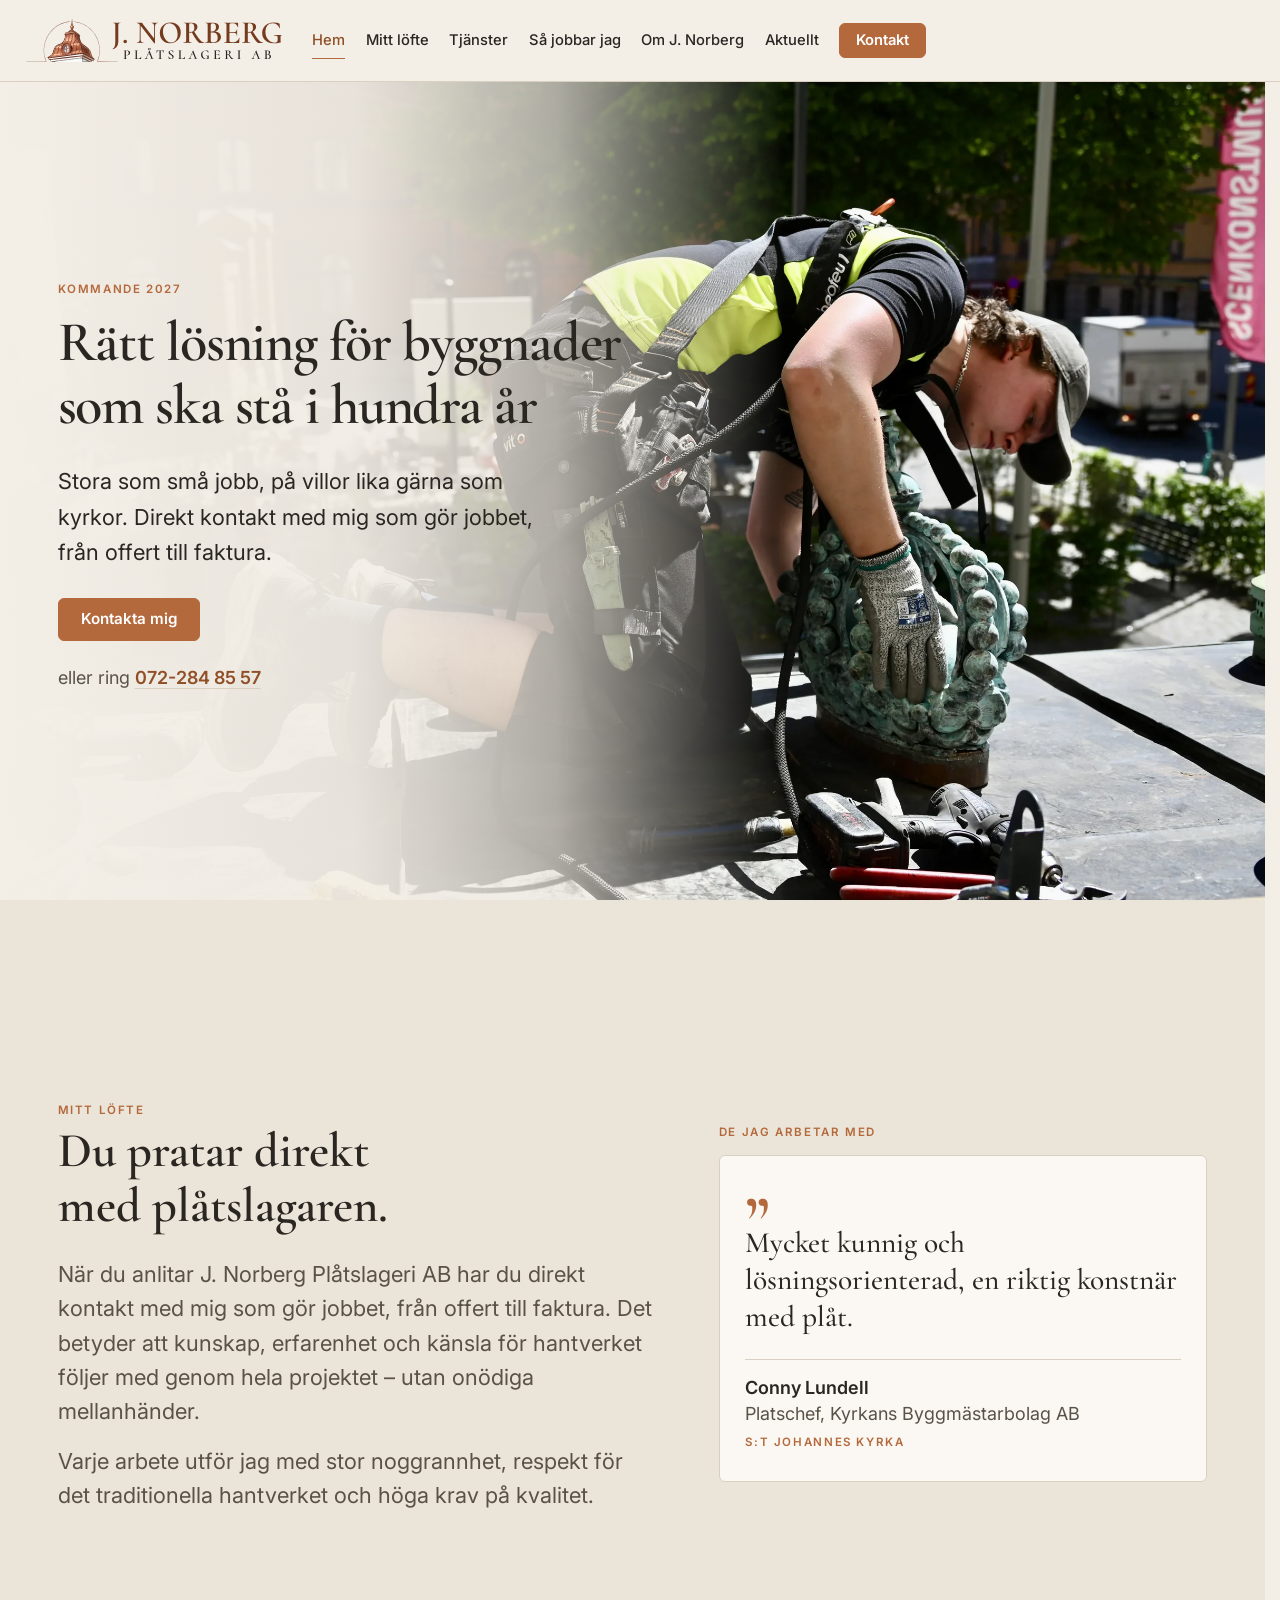
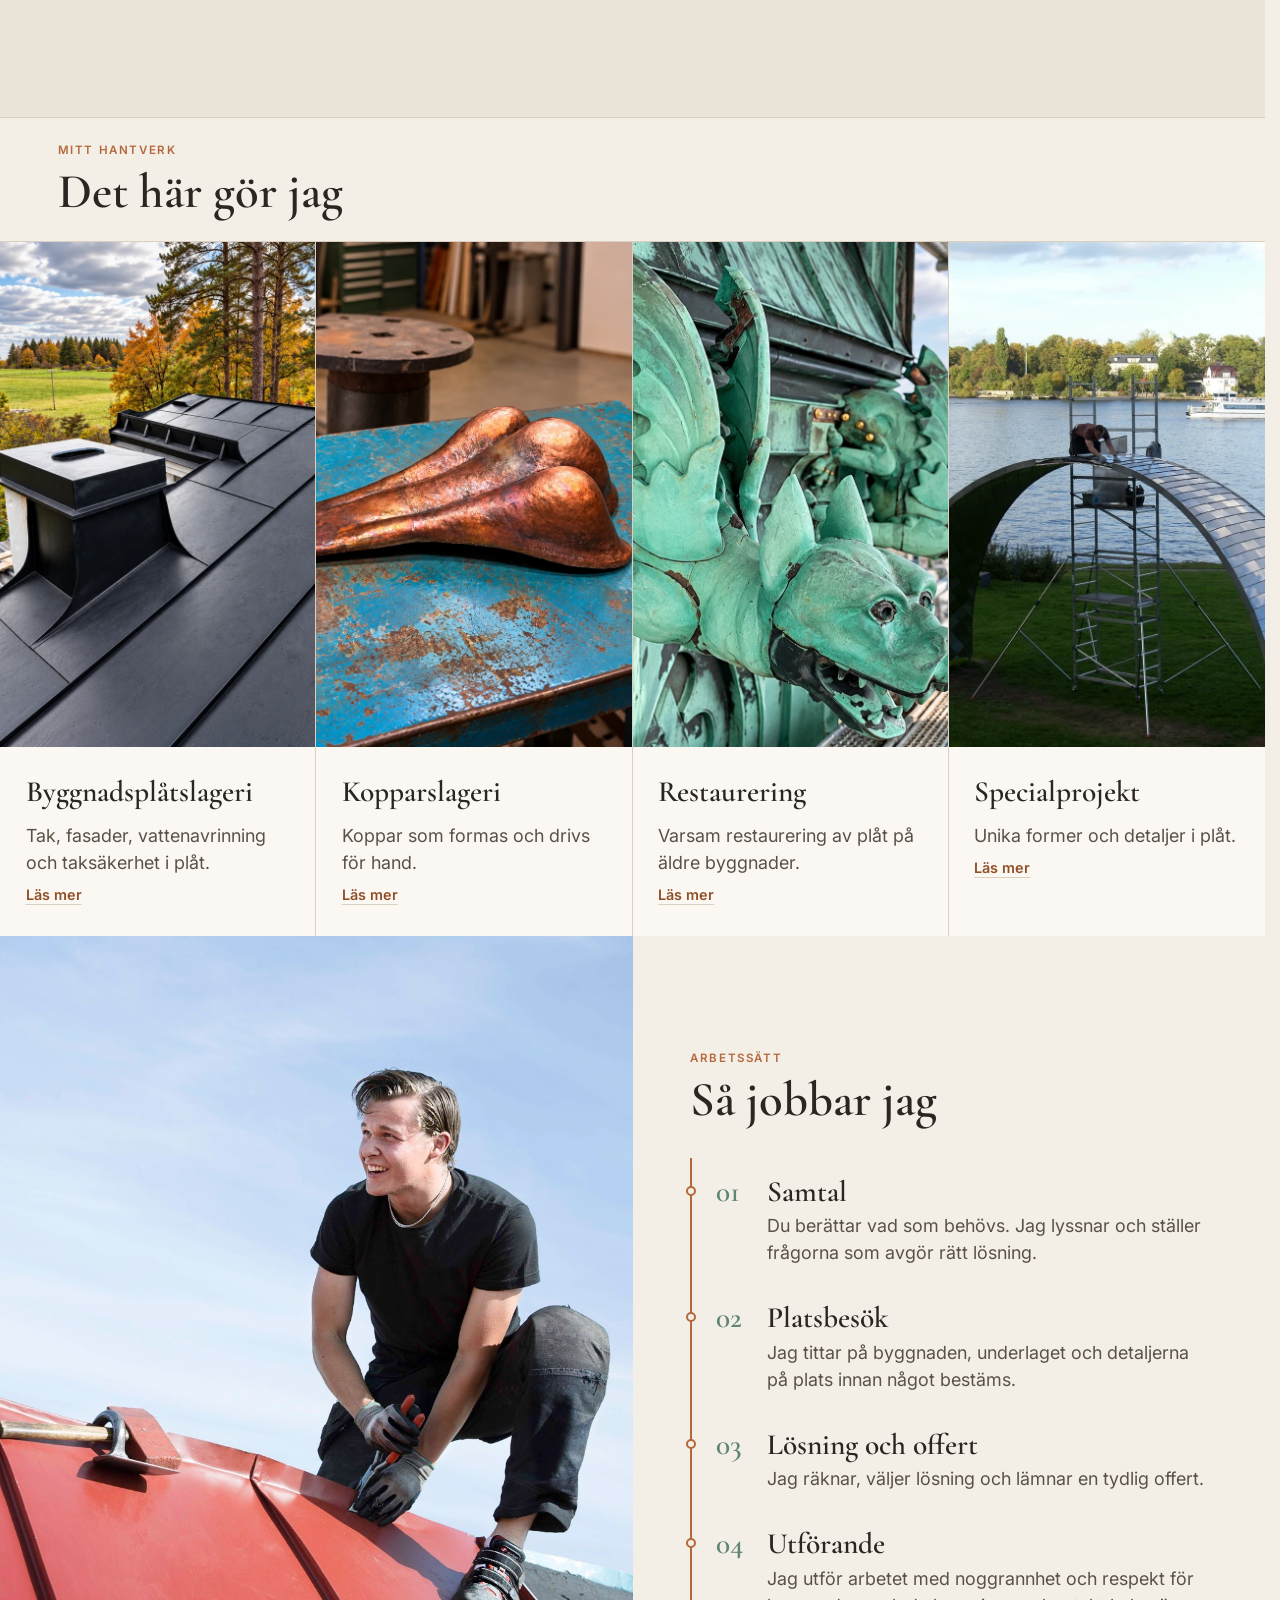
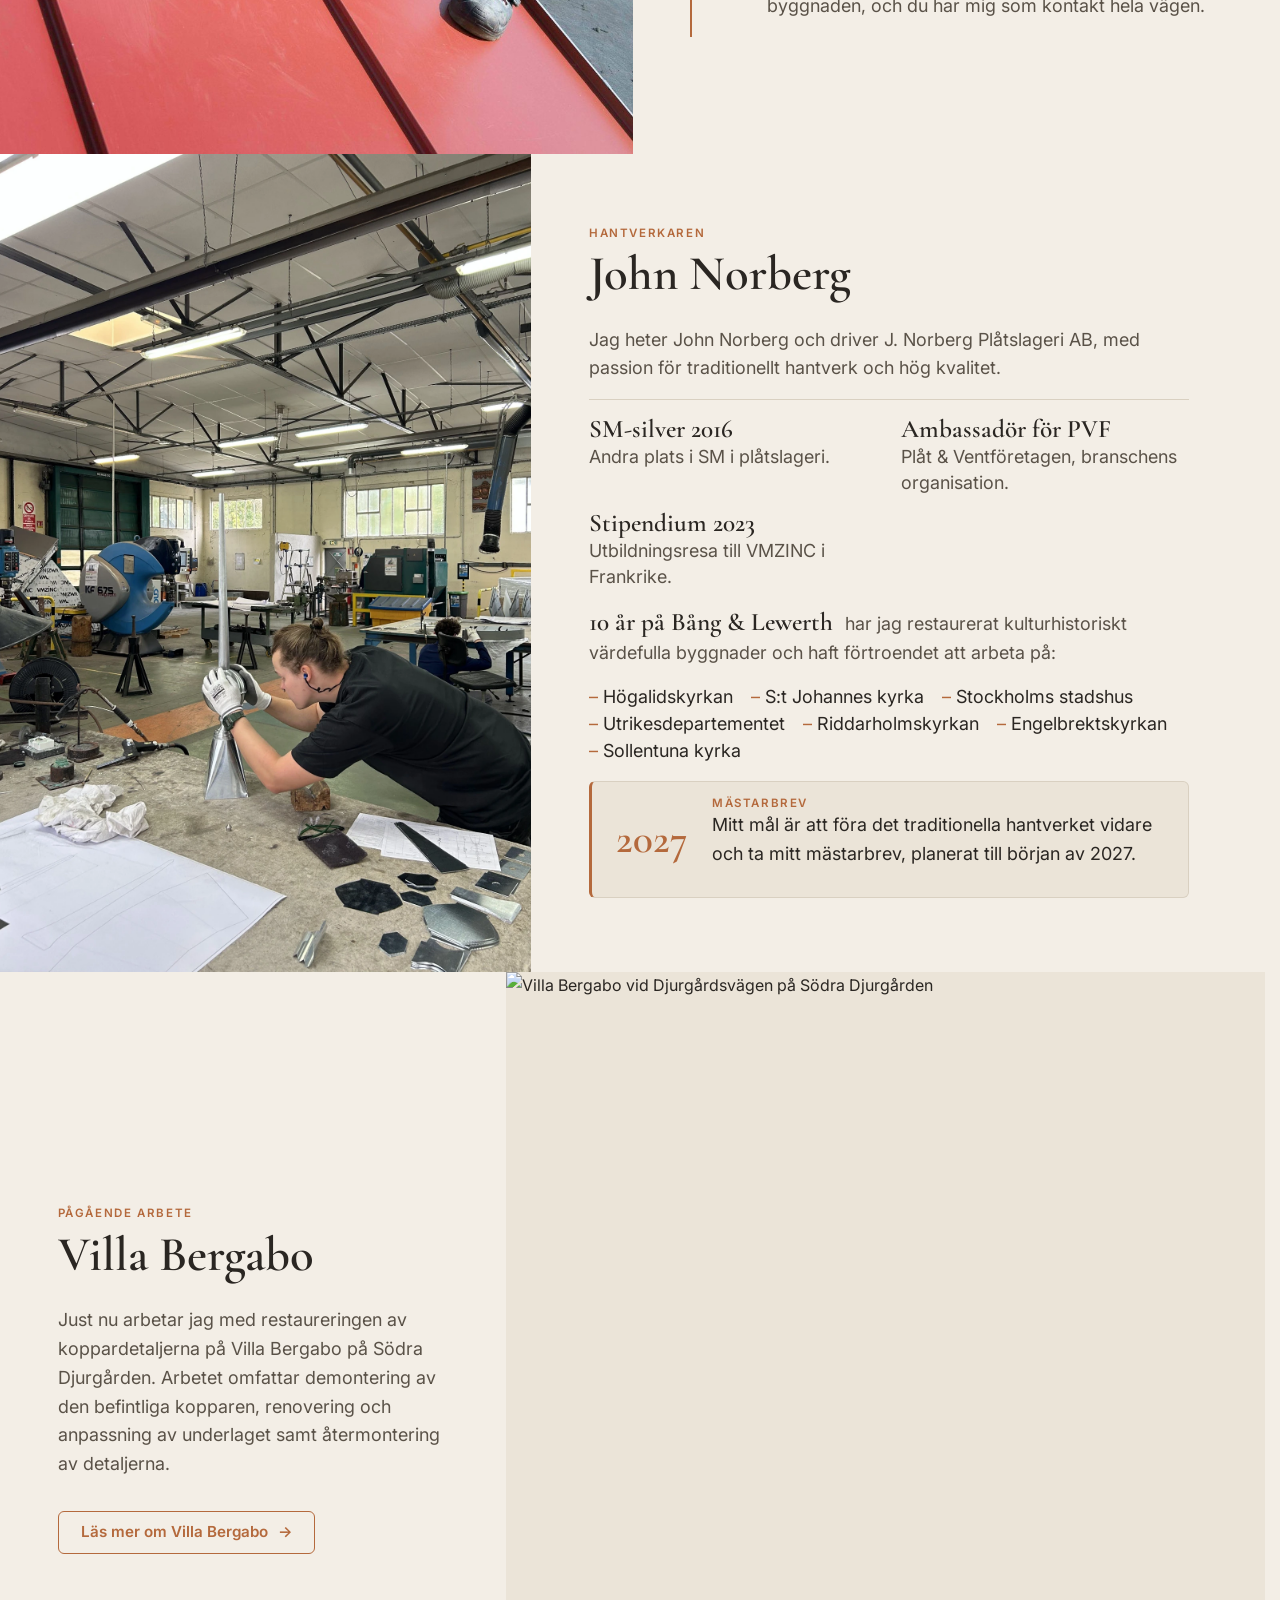
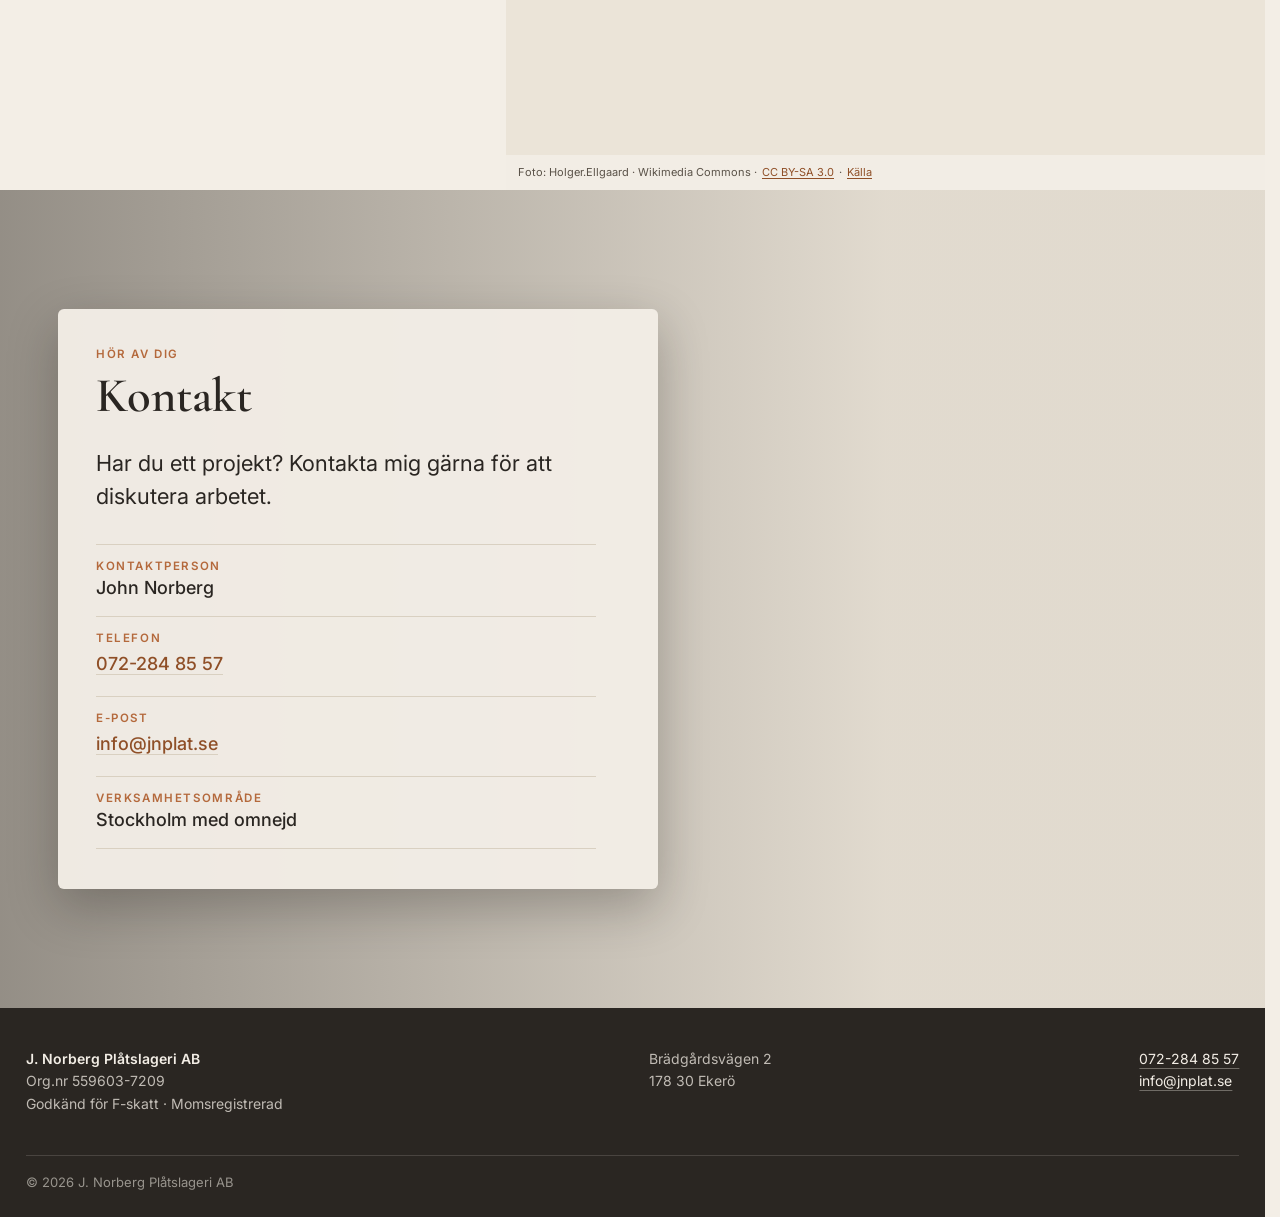
==== commit 47f6e350: "Bygg startsidan med ändrad text om Bång & Lewerth Co-Authored-By: Claude Opus 5.5 <noreply@anthropic" ====
--- a/index.html
+++ b/index.html
@@ -10,13 +10,9 @@
   <link rel="icon" href="logo/favicon-16.png" type="image/png" sizes="16x16">
   <link rel="apple-touch-icon" href="logo/apple-touch-icon.png">
 
+  <!-- cms:seo -->
   <title>J. Norberg Plåtslageri AB | Plåtslageri i Stockholm</title>
-
-  <meta
-    name="description"
-    content="J. Norberg Plåtslageri AB – traditionellt byggnadsplåtslageri, kopparslageri, restaurering och specialprojekt i Stockholm."
-  >
-
+  <meta name="description" content="J. Norberg Plåtslageri AB – traditionellt byggnadsplåtslageri, kopparslageri, restaurering och specialprojekt i Stockholm.">
   <meta property="og:type" content="website">
   <meta property="og:locale" content="sv_SE">
   <meta property="og:site_name" content="J. Norberg Plåtslageri AB">
@@ -28,6 +24,7 @@
   <meta property="og:image:height" content="630">
   <meta name="twitter:card" content="summary_large_image">
   <meta name="twitter:image" content="https://jnplat.se/images/social-share.png">
+  <!-- /cms:seo -->
 
   <link rel="preconnect" href="https://fonts.googleapis.com">
   <link rel="preconnect" href="https://fonts.gstatic.com" crossorigin>
@@ -140,37 +137,32 @@
 
         <div class="hero-content">
 
+          <!-- cms:hem.eyebrow -->
           <p class="eyebrow">Kommande 2027</p>
-
-          <h1>
-            Rätt lösning för byggnader som ska stå i hundra år
-          </h1>
-
-          <p class="hero-text">
-            Stora som små jobb, på villor lika gärna som kyrkor.
-            Direkt kontakt med mig som gör jobbet, från offert till faktura.
-          </p>
+          <!-- /cms:hem.eyebrow -->
+
+          <!-- cms:hem.title -->
+          <h1>Rätt lösning för byggnader som ska stå i hundra år</h1>
+          <!-- /cms:hem.title -->
+
+          <!-- cms:hem.text -->
+          <p class="hero-text">Stora som små jobb, på villor lika gärna som kyrkor. Direkt kontakt med mig som gör jobbet, från offert till faktura.</p>
+          <!-- /cms:hem.text -->
 
           <a href="#kontakt" class="btn">Kontakta mig</a>
 
+          <!-- cms:hem.phone -->
           <p class="hero-phone">eller ring <a href="tel:0722848557">072-284 85 57</a></p>
+          <!-- /cms:hem.phone -->
 
         </div>
 
         <div class="hero-image">
 
-          <!-- HEROBILD: hela bilden (hero-bild.webp) på alla skärmar.
-               Liggande skärm: bilden ligger bakom texten.
-               Byt filen mot en egen version med samma namn. -->
           <picture>
-            <img
-              src="images/hero-bild.webp"
-              alt="Plåtslageriarbete på tak"
-              width="2400"
-              height="1602"
-              fetchpriority="high"
-              decoding="async"
-            >
+            <!-- cms:hem.image -->
+            <img src="images/hero-bild.webp" alt="Plåtslageriarbete på tak" width="2400" height="1602" fetchpriority="high" decoding="async">
+            <!-- /cms:hem.image -->
           </picture>
 
         </div>
@@ -185,35 +177,30 @@
 
         <div class="promise-text">
 
+          <!-- cms:loftet.eyebrow -->
           <p class="eyebrow">Mitt löfte</p>
-
+          <!-- /cms:loftet.eyebrow -->
+
+          <!-- cms:loftet.title -->
           <h2>Du pratar direkt med plåtslagaren.</h2>
-
-          <p>
-            När du anlitar J. Norberg Plåtslageri AB har du direkt kontakt med mig som gör jobbet, från offert till faktura. Det betyder att kunskap, erfarenhet och känsla för hantverket följer med genom hela projektet – utan onödiga mellanhänder.
-          </p>
-
-          <p>
-            Varje arbete utför jag med stor noggrannhet, respekt för det traditionella hantverket och höga krav på kvalitet.
-          </p>
+          <!-- /cms:loftet.title -->
+
+          <!-- cms:loftet.text -->
+          <p>När du anlitar J. Norberg Plåtslageri AB har du direkt kontakt med mig som gör jobbet, från offert till faktura. Det betyder att kunskap, erfarenhet och känsla för hantverket följer med genom hela projektet – utan onödiga mellanhänder.</p>
+          <p>Varje arbete utför jag med stor noggrannhet, respekt för det traditionella hantverket och höga krav på kvalitet.</p>
+          <!-- /cms:loftet.text -->
 
         </div>
 
         <div class="trust-block">
 
+          <!-- cms:loftet.quotesEyebrow -->
           <p class="eyebrow">De jag arbetar med</p>
+          <!-- /cms:loftet.quotesEyebrow -->
 
           <div class="trust-quotes">
 
-            <!-- =====================================================
-                 CITAT. Ändra bara texten i fälten.
-                 De tre korten med "hidden" är platser för citat från
-                 konsult, plåtkonsult och antikvarie. Fyll i texten och
-                 ta bort ordet hidden så syns kortet på sajten.
-                 Fler citat: kopiera ett helt figure-block. Korten
-                 läggs på rad och man sveper eller scrollar mellan dem.
-                 ===================================================== -->
-
+            <!-- cms:loftet.quotes -->
             <figure class="trust-quote">
               <blockquote>
                 <p>Mycket kunnig och lösningsorienterad, en riktig konstnär med plåt.</p>
@@ -224,39 +211,7 @@
                 <span class="trust-project">S:t Johannes kyrka</span>
               </figcaption>
             </figure>
-
-            <figure class="trust-quote" hidden>
-              <blockquote>
-                <p>Citat från konsult.</p>
-              </blockquote>
-              <figcaption>
-                <span class="trust-name">Namn</span>
-                <span class="trust-role">Konsult, företag</span>
-                <span class="trust-project">Projekt (valfritt)</span>
-              </figcaption>
-            </figure>
-
-            <figure class="trust-quote" hidden>
-              <blockquote>
-                <p>Citat från plåtkonsult.</p>
-              </blockquote>
-              <figcaption>
-                <span class="trust-name">Namn</span>
-                <span class="trust-role">Plåtkonsult, företag</span>
-                <span class="trust-project">Projekt (valfritt)</span>
-              </figcaption>
-            </figure>
-
-            <figure class="trust-quote" hidden>
-              <blockquote>
-                <p>Citat från antikvarie.</p>
-              </blockquote>
-              <figcaption>
-                <span class="trust-name">Namn</span>
-                <span class="trust-role">Antikvarie, företag</span>
-                <span class="trust-project">Projekt (valfritt)</span>
-              </figcaption>
-            </figure>
+            <!-- /cms:loftet.quotes -->
 
           </div>
 
@@ -274,180 +229,72 @@
       <div class="container">
 
         <div class="services-head">
+          <!-- cms:tjanster.head -->
           <p class="eyebrow">Mitt hantverk</p>
           <h2>Det här gör jag</h2>
+          <!-- /cms:tjanster.head -->
           <p class="services-hint">Svep för att se alla fyra <span aria-hidden="true">→</span></p>
         </div>
 
         <div class="services-grid">
 
-          <!-- BYGGNADSPLÅTSLAGERI -->
-
-          <a
-            href="tjanster/byggnadsplatslageri.html"
-            class="service-card"
-          >
-
+          <!-- cms:tjanster.cards -->
+          <a href="tjanster/byggnadsplatslageri.html" class="service-card">
             <div class="service-image">
-
               <picture>
-
                 <source media="(orientation: landscape) and (max-height: 560px)" srcset="images/byggnadsplatslageri-mobil.webp" width="1672" height="941">
-
-                <img
-                  src="images/byggnadsplatslageri-desktop.webp"
-                  alt="Byggnadsplåtslageri"
-                  width="942"
-                  height="1028"
-                  loading="lazy"
-                  decoding="async"
-                >
-
+                <img src="images/byggnadsplatslageri-desktop.webp" alt="Byggnadsplåtslageri" width="942" height="1028" loading="lazy" decoding="async">
               </picture>
-
-            </div>
-
+            </div>
             <div class="service-info">
-
-              <h3>
-                Byggnadsplåtslageri
-              </h3>
-
-              <p>
-                Tak, fasader, vattenavrinning och taksäkerhet i plåt.
-              </p>
-
+              <h3>Byggnadsplåtslageri</h3>
+              <p>Tak, fasader, vattenavrinning och taksäkerhet i plåt.</p>
               <span class="service-more">Läs mer</span>
-
-            </div>
-
+            </div>
           </a>
 
-          <!-- KOPPARSLAGERI -->
-
-          <a
-            href="tjanster/kopparslageri.html"
-            class="service-card"
-          >
-
+          <a href="tjanster/kopparslageri.html" class="service-card">
             <div class="service-image">
-
               <picture>
-
                 <source media="(orientation: landscape) and (max-height: 560px)" srcset="images/kopparslageri-mobil.webp" width="1672" height="941">
-
-                <img
-                  src="images/kopparslageri-desktop.webp"
-                  alt="Kopparslageri"
-                  width="942"
-                  height="1028"
-                  loading="lazy"
-                  decoding="async"
-                >
-
+                <img src="images/kopparslageri-desktop.webp" alt="Kopparslageri" width="942" height="1028" loading="lazy" decoding="async">
               </picture>
-
-            </div>
-
+            </div>
             <div class="service-info">
-
-              <h3>
-                Kopparslageri
-              </h3>
-
-              <p>
-                Koppar som formas och drivs för hand.
-              </p>
-
+              <h3>Kopparslageri</h3>
+              <p>Koppar som formas och drivs för hand.</p>
               <span class="service-more">Läs mer</span>
-
-            </div>
-
+            </div>
           </a>
 
-          <!-- RESTAURERING -->
-
-          <a
-            href="tjanster/restaurering.html"
-            class="service-card"
-          >
-
+          <a href="tjanster/restaurering.html" class="service-card">
             <div class="service-image">
-
               <picture>
-
                 <source media="(orientation: landscape) and (max-height: 560px)" srcset="images/restaurering-mobil.webp" width="1672" height="941">
-
-                <img
-                  src="images/restaurering-desktop.webp"
-                  alt="Restaurering"
-                  width="942"
-                  height="1028"
-                  loading="lazy"
-                  decoding="async"
-                >
-
+                <img src="images/restaurering-desktop.webp" alt="Restaurering" width="942" height="1028" loading="lazy" decoding="async">
               </picture>
-
-            </div>
-
+            </div>
             <div class="service-info">
-
-              <h3>
-                Restaurering
-              </h3>
-
-              <p>
-                Varsam restaurering av plåt på äldre byggnader.
-              </p>
-
+              <h3>Restaurering</h3>
+              <p>Varsam restaurering av plåt på äldre byggnader.</p>
               <span class="service-more">Läs mer</span>
-
-            </div>
-
+            </div>
           </a>
 
-          <!-- SPECIALPROJEKT -->
-
-          <a
-            href="tjanster/specialprojekt.html"
-            class="service-card"
-          >
-
+          <a href="tjanster/specialprojekt.html" class="service-card">
             <div class="service-image">
-
               <picture>
-
                 <source media="(orientation: landscape) and (max-height: 560px)" srcset="images/specialprojekt-mobil.webp" width="2048" height="1152">
-
-                <img
-                  src="images/specialprojekt-desktop.webp"
-                  alt="Specialprojekt"
-                  width="942"
-                  height="1028"
-                  loading="lazy"
-                  decoding="async"
-                >
-
+                <img src="images/specialprojekt-desktop.webp" alt="Specialprojekt" width="942" height="1028" loading="lazy" decoding="async">
               </picture>
-
-            </div>
-
+            </div>
             <div class="service-info">
-
-              <h3>
-                Specialprojekt
-              </h3>
-
-              <p>
-                Unika former och detaljer i plåt.
-              </p>
-
+              <h3>Specialprojekt</h3>
+              <p>Unika former och detaljer i plåt.</p>
               <span class="service-more">Läs mer</span>
-
-            </div>
-
+            </div>
           </a>
+          <!-- /cms:tjanster.cards -->
 
         </div>
 
@@ -460,43 +307,48 @@
       <div class="process-inner">
 
         <figure class="process-photo">
-          <img src="images/sa-jobbar-jag.jpg" alt="John Norberg falsar ett plåttak" loading="lazy" width="2000" height="1333">
+          <!-- cms:saJobbarJag.image -->
+          <img src="images/sa-jobbar-jag.jpg" alt="John Norberg falsar ett plåttak" width="2000" height="1333" loading="lazy" decoding="async">
+          <!-- /cms:saJobbarJag.image -->
         </figure>
 
         <div class="process-body">
 
         <div class="process-head">
+          <!-- cms:saJobbarJag.eyebrow -->
           <p class="eyebrow">Arbetssätt</p>
+          <!-- /cms:saJobbarJag.eyebrow -->
+          <!-- cms:saJobbarJag.title -->
           <h2>Så jobbar jag</h2>
-        </div>
-
-        <!-- UTKAST: John ändrar texterna så att de låter som han. -->
+          <!-- /cms:saJobbarJag.title -->
+        </div>
+
         <ol class="process-steps">
-
-          <li>
-            <span class="process-number">01</span>
-            <h3>Samtal</h3>
-            <p>Du berättar vad som behövs. Jag lyssnar och ställer frågorna som avgör rätt lösning.</p>
-          </li>
-
-          <li>
-            <span class="process-number">02</span>
-            <h3>Platsbesök</h3>
-            <p>Jag tittar på byggnaden, underlaget och detaljerna på plats innan något bestäms.</p>
-          </li>
-
-          <li>
-            <span class="process-number">03</span>
-            <h3>Lösning och offert</h3>
-            <p>Jag räknar, väljer lösning och lämnar en tydlig offert.</p>
-          </li>
-
-          <li>
-            <span class="process-number">04</span>
-            <h3>Utförande</h3>
-            <p>Jag utför arbetet med noggrannhet och respekt för byggnaden, och du har mig som kontakt hela vägen.</p>
-          </li>
-
+<!-- cms:saJobbarJag.steps -->
+<li>
+  <span class="process-number">01</span>
+  <h3>Samtal</h3>
+  <p>Du berättar vad som behövs. Jag lyssnar och ställer frågorna som avgör rätt lösning.</p>
+</li>
+
+<li>
+  <span class="process-number">02</span>
+  <h3>Platsbesök</h3>
+  <p>Jag tittar på byggnaden, underlaget och detaljerna på plats innan något bestäms.</p>
+</li>
+
+<li>
+  <span class="process-number">03</span>
+  <h3>Lösning och offert</h3>
+  <p>Jag räknar, väljer lösning och lämnar en tydlig offert.</p>
+</li>
+
+<li>
+  <span class="process-number">04</span>
+  <h3>Utförande</h3>
+  <p>Jag utför arbetet med noggrannhet och respekt för byggnaden, och du har mig som kontakt hela vägen.</p>
+</li>
+<!-- /cms:saJobbarJag.steps -->
         </ol>
 
         </div>
@@ -517,43 +369,41 @@
           <div class="about-image">
 
             <picture>
-              <img
-                src="images/om-j-norberg-desktop.webp"
-                alt="John Norberg arbetar i plåtverkstaden"
-                width="1536"
-                height="2048"
-                loading="lazy"
-                decoding="async"
-              >
+              <!-- cms:om.image -->
+              <img src="images/om-j-norberg-desktop.webp" alt="John Norberg arbetar i plåtverkstaden" width="1536" height="2048" loading="lazy" decoding="async">
+              <!-- /cms:om.image -->
             </picture>
 
           </div>
 
           <div class="about-content">
 
+            <!-- cms:om.eyebrow -->
             <p class="eyebrow">Hantverkaren</p>
-            <h2>
-              John Norberg
-            </h2>
-
-            <p>
-              Jag heter John Norberg och driver J. Norberg Plåtslageri AB,
-              med passion för traditionellt hantverk och hög kvalitet.
-            </p>
-
-            <!-- MERITER: en rad per merit. Kopiera en <li> för att lägga till fler. -->
+            <!-- /cms:om.eyebrow -->
+            <!-- cms:om.title -->
+            <h2>John Norberg</h2>
+            <!-- /cms:om.title -->
+
+            <!-- cms:om.text -->
+            <p>Jag heter John Norberg och driver J. Norberg Plåtslageri AB, med passion för traditionellt hantverk och hög kvalitet.</p>
+            <!-- /cms:om.text -->
+
             <ul class="about-merits">
+              <!-- cms:om.merits -->
               <li><strong>SM-silver 2016</strong> Andra plats i SM i plåtslageri.</li>
               <li><strong>Ambassadör för PVF</strong> Plåt &amp; Ventföretagen, branschens organisation.</li>
               <li><strong>Stipendium 2023</strong> Utbildningsresa till VMZINC i Frankrike.</li>
+              <!-- /cms:om.merits -->
             </ul>
 
-            <p class="about-projects-intro">
-              <strong>10 år på Bång &amp; Lewerth</strong>
-              Jag har restaurerat kulturhistoriskt värdefulla byggnader och haft förtroendet att arbeta på:
-            </p>
+            <!-- cms:om.projectsIntro -->
+            <p class="about-projects-intro"><strong>10 år på Bång &amp; Lewerth</strong>
+            har jag restaurerat kulturhistoriskt värdefulla byggnader och haft förtroendet att arbeta på:</p>
+            <!-- /cms:om.projectsIntro -->
 
             <ul class="about-projects">
+              <!-- cms:om.projects -->
               <li>Högalidskyrkan</li>
               <li>S:t Johannes kyrka</li>
               <li>Stockholms stadshus</li>
@@ -561,16 +411,16 @@
               <li>Riddarholmskyrkan</li>
               <li>Engelbrektskyrkan</li>
               <li>Sollentuna kyrka</li>
+              <!-- /cms:om.projects -->
             </ul>
 
+            <!-- cms:om.goal -->
             <div class="about-master">
               <span class="about-master-year">2027</span>
-              <p>
-                <strong>Mästarbrev</strong>
-                Mitt mål är att föra det traditionella hantverket vidare och ta
-                mitt mästarbrev, planerat till början av 2027.
-              </p>
-            </div>
+              <p><strong>Mästarbrev</strong>
+              Mitt mål är att föra det traditionella hantverket vidare och ta mitt mästarbrev, planerat till början av 2027.</p>
+            </div>
+            <!-- /cms:om.goal -->
 
           </div>
 
@@ -593,20 +443,10 @@
 
             <figure class="current-image current-image-main">
 
-              <img
-                src="https://commons.wikimedia.org/wiki/Special:FilePath/Djurg%C3%A5rden_villa_2006b.jpg"
-                alt="Villa Bergabo vid Djurgårdsvägen på Södra Djurgården"
-                width="2328"
-                height="1592"
-                loading="lazy"
-                decoding="async"
-              >
-
-              <figcaption>
-                Foto: Holger.Ellgaard · Wikimedia Commons ·
-                <a href="https://creativecommons.org/licenses/by-sa/3.0/" target="_blank" rel="noopener noreferrer">CC BY-SA 3.0</a> ·
-                <a href="https://commons.wikimedia.org/wiki/File:Djurg%C3%A5rden_villa_2006b.jpg" target="_blank" rel="noopener noreferrer">Källa</a>
-              </figcaption>
+              <!-- cms:aktuellt.image -->
+              <img src="https://commons.wikimedia.org/wiki/Special:FilePath/Djurg%C3%A5rden_villa_2006b.jpg" alt="Villa Bergabo vid Djurgårdsvägen på Södra Djurgården" loading="lazy" decoding="async">
+              <figcaption>Foto: Holger.Ellgaard · Wikimedia Commons · <a href="https://creativecommons.org/licenses/by-sa/3.0/" target="_blank" rel="noopener noreferrer">CC BY-SA 3.0</a> · <a href="https://commons.wikimedia.org/wiki/File:Djurg%C3%A5rden_villa_2006b.jpg" target="_blank" rel="noopener noreferrer">Källa</a></figcaption>
+              <!-- /cms:aktuellt.image -->
 
             </figure>
 
@@ -614,29 +454,20 @@
 
           <div class="current-content">
 
+            <!-- cms:aktuellt.eyebrow -->
             <p class="eyebrow">Pågående arbete</p>
-            <h2>
-              Villa Bergabo
-            </h2>
-
-            <p>
-              Just nu arbetar jag med restaureringen av
-              koppardetaljerna på Villa Bergabo på Södra
-              Djurgården. Arbetet omfattar demontering av
-              den befintliga kopparen, renovering och
-              anpassning av underlaget samt återmontering
-              av detaljerna.
-            </p>
-
-            <a
-              href="https://sv.wikipedia.org/wiki/Villa_Bergabo"
-              target="_blank"
-              rel="noopener noreferrer"
-              class="btn btn--ghost"
-            >
-              Läs mer om Villa Bergabo
-              <span>→</span>
-            </a>
+            <!-- /cms:aktuellt.eyebrow -->
+            <!-- cms:aktuellt.title -->
+            <h2>Villa Bergabo</h2>
+            <!-- /cms:aktuellt.title -->
+
+            <!-- cms:aktuellt.text -->
+            <p>Just nu arbetar jag med restaureringen av koppardetaljerna på Villa Bergabo på Södra Djurgården. Arbetet omfattar demontering av den befintliga kopparen, renovering och anpassning av underlaget samt återmontering av detaljerna.</p>
+            <!-- /cms:aktuellt.text -->
+
+            <!-- cms:aktuellt.link -->
+            <a href="https://sv.wikipedia.org/wiki/Villa_Bergabo" target="_blank" rel="noopener noreferrer" class="btn btn--ghost">Läs mer om Villa Bergabo <span>→</span></a>
+            <!-- /cms:aktuellt.link -->
 
           </div>
 
@@ -653,19 +484,12 @@
 
       <div class="contact-background">
 
-        <!-- st-johannes-bred.webp (16:9) på liggande skärm och dator,
-             st-johannes.webp (hög) på stående skärm -->
+        <!-- cms:kontakt.image -->
         <picture>
           <source media="(orientation: landscape)" srcset="images/st-johannes-bred.webp" width="1672" height="941">
-          <img
-            src="images/st-johannes.webp"
-            alt="Kopparplåt och tegel vid St Johannes"
-            width="1200"
-            height="2133"
-            loading="lazy"
-            decoding="async"
-          >
+          <img src="images/st-johannes.webp" alt="Kopparplåt och tegel vid St Johannes" width="1200" height="2133" loading="lazy" decoding="async">
         </picture>
+        <!-- /cms:kontakt.image -->
 
       </div>
 
@@ -673,65 +497,40 @@
 
         <div class="contact-content">
 
+          <!-- cms:kontakt.eyebrow -->
           <p class="eyebrow">Hör av dig</p>
-          <h2>
-            Kontakt
-          </h2>
-
-          <p class="contact-intro">
-            Har du ett projekt? Kontakta mig gärna för att
-            diskutera arbetet.
-          </p>
+          <!-- /cms:kontakt.eyebrow -->
+          <!-- cms:kontakt.title -->
+          <h2>Kontakt</h2>
+          <!-- /cms:kontakt.title -->
+
+          <!-- cms:kontakt.text -->
+          <p class="contact-intro">Har du ett projekt? Kontakta mig gärna för att diskutera arbetet.</p>
+          <!-- /cms:kontakt.text -->
 
           <div class="contact-details">
 
+            <!-- cms:kontakt.details -->
             <div class="contact-item">
-
-              <span>
-                Kontaktperson
-              </span>
-
-              <p>
-                John Norberg
-              </p>
-
+              <span>Kontaktperson</span>
+              <p>John Norberg</p>
             </div>
 
             <div class="contact-item">
-
-              <span>
-                Telefon
-              </span>
-
-              <a href="tel:0722848557">
-                072-284 85 57
-              </a>
-
+              <span>Telefon</span>
+              <a href="tel:0722848557">072-284 85 57</a>
             </div>
 
             <div class="contact-item">
-
-              <span>
-                E-post
-              </span>
-
-              <a href="mailto:info@jnplat.se">
-                info@jnplat.se
-              </a>
-
+              <span>E-post</span>
+              <a href="mailto:info@jnplat.se">info@jnplat.se</a>
             </div>
 
             <div class="contact-item">
-
-              <span>
-                Verksamhetsområde
-              </span>
-
-              <p>
-                Stockholm med omnejd
-              </p>
-
-            </div>
+              <span>Verksamhetsområde</span>
+              <p>Stockholm med omnejd</p>
+            </div>
+            <!-- /cms:kontakt.details -->
 
           </div>
 
@@ -745,27 +544,24 @@
 
   <footer class="site-footer">
 
+    <!-- cms:footer -->
     <div class="container footer-inner">
-
       <div class="footer-col">
         <p class="footer-name">J. Norberg Plåtslageri AB</p>
         <p>Org.nr 559603-7209</p>
         <p>Godkänd för F-skatt · Momsregistrerad</p>
       </div>
-
       <div class="footer-col">
         <p>Brädgårdsvägen 2</p>
         <p>178 30 Ekerö</p>
       </div>
-
       <div class="footer-col">
         <p><a href="tel:0722848557">072-284 85 57</a></p>
         <p><a href="mailto:info@jnplat.se">info@jnplat.se</a></p>
       </div>
-
     </div>
-
     <p class="container footer-copy">© 2026 J. Norberg Plåtslageri AB</p>
+    <!-- /cms:footer -->
 
   </footer>
 
--- a/style.css
+++ b/style.css
@@ -666,6 +666,10 @@
   .process-head { margin-bottom: clamp(14px, 3.4vh, 36px); }
   .process-steps li { padding: clamp(8px, 2vh, 20px) 0; }
   .process-steps li::before { top: calc(clamp(8px, 2vh, 20px) + var(--fs-h3) * .5 - 5px); }
+  /* Fler än fyra steg (läggs till i Pages CMS): tätare så att allt ryms på skärmen */
+  .process-steps:has(> li:nth-child(5)) li { padding-block: clamp(4px, 1vh, 12px); }
+  .process-steps:has(> li:nth-child(5)) li::before { top: calc(clamp(4px, 1vh, 12px) + var(--fs-h3) * .5 - 5px); }
+  .process-steps:has(> li:nth-child(5)) p { line-height: 1.4; }
 
   /* Mitt löfte: text vänster, citat höger */
   .promise-inner {
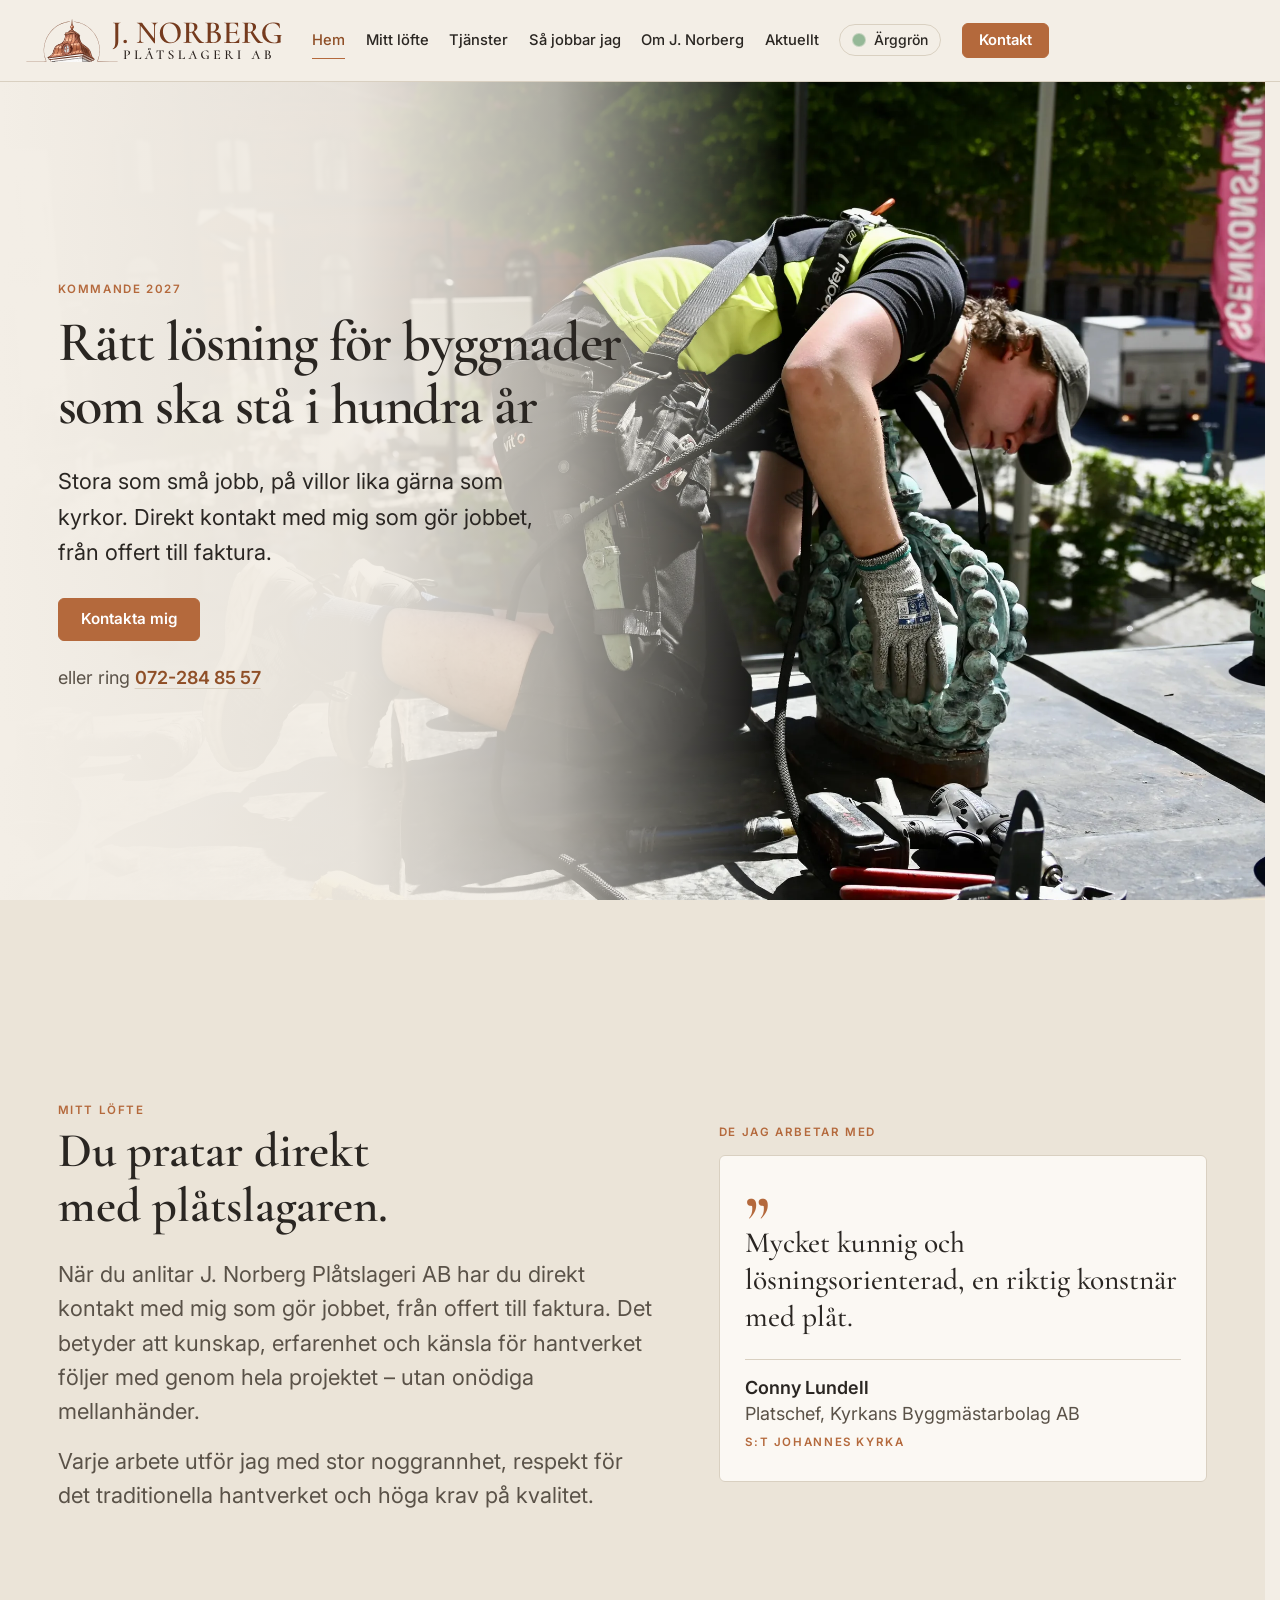
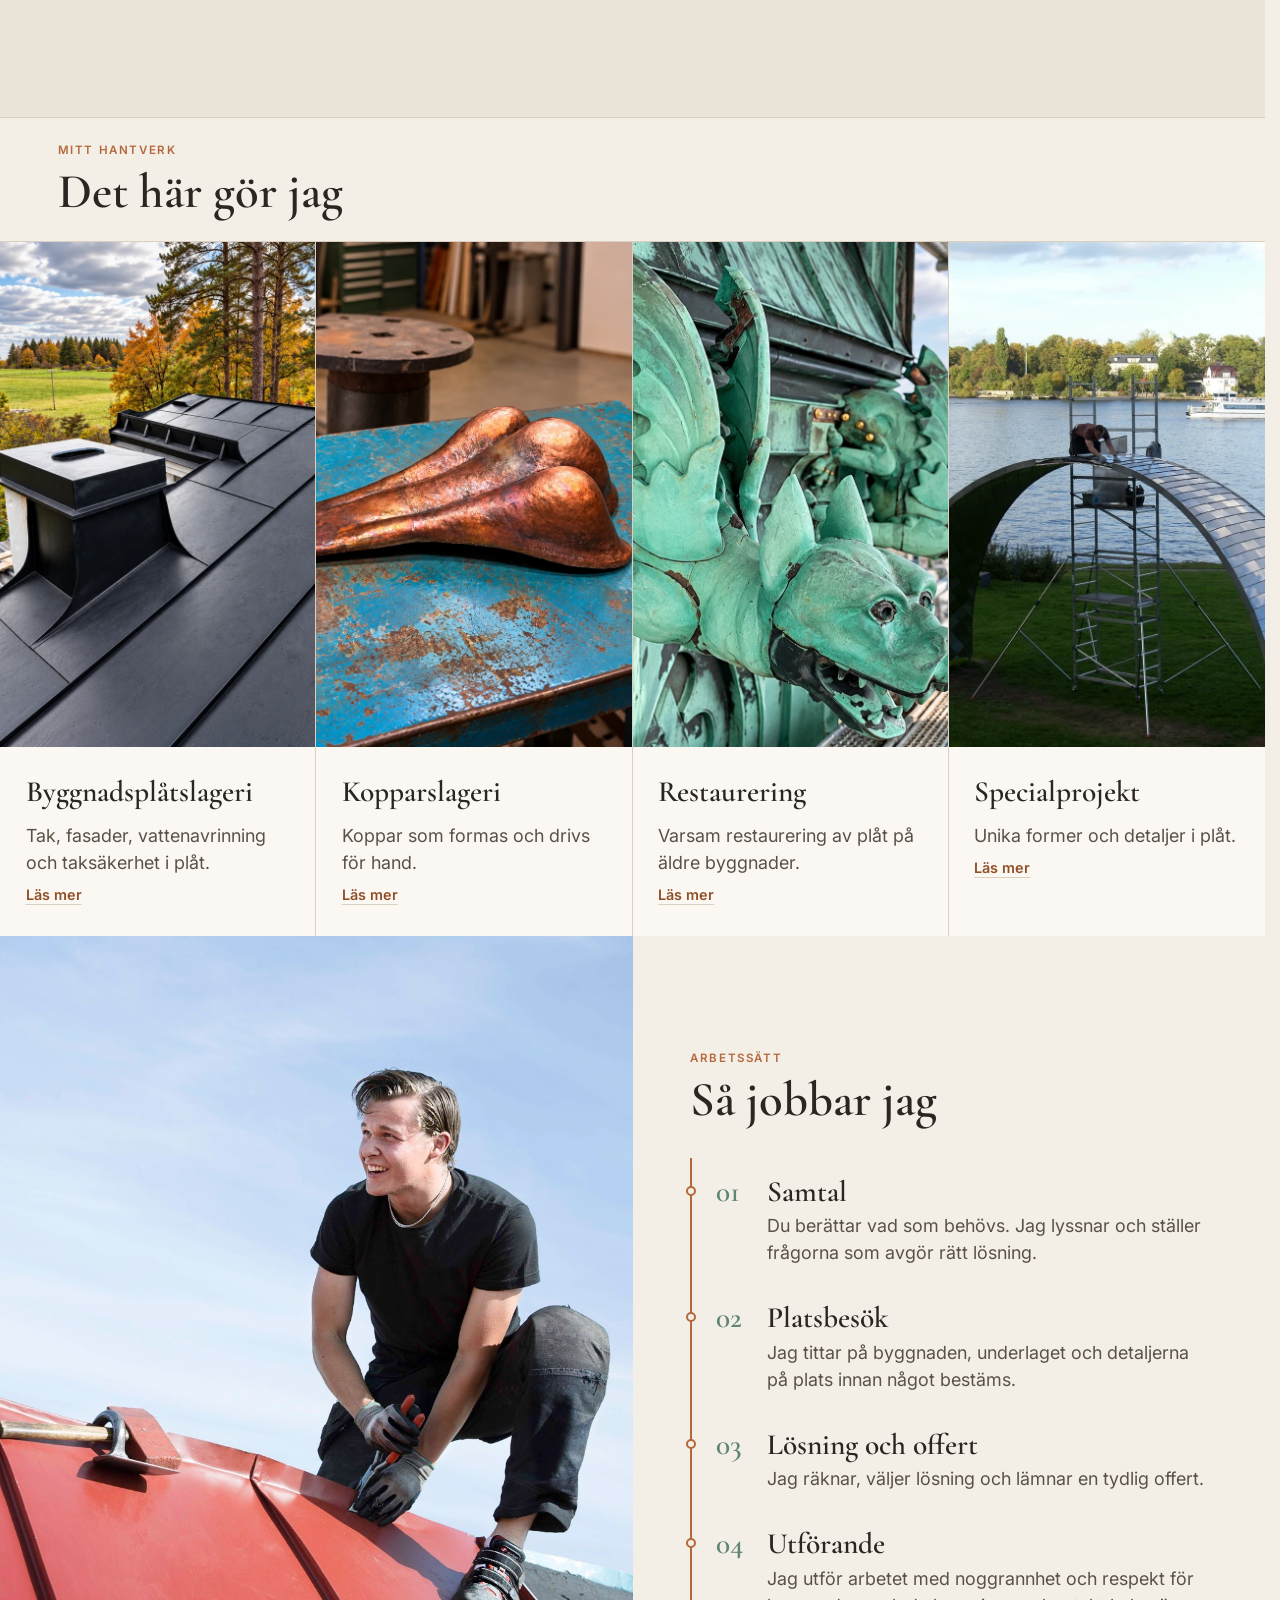
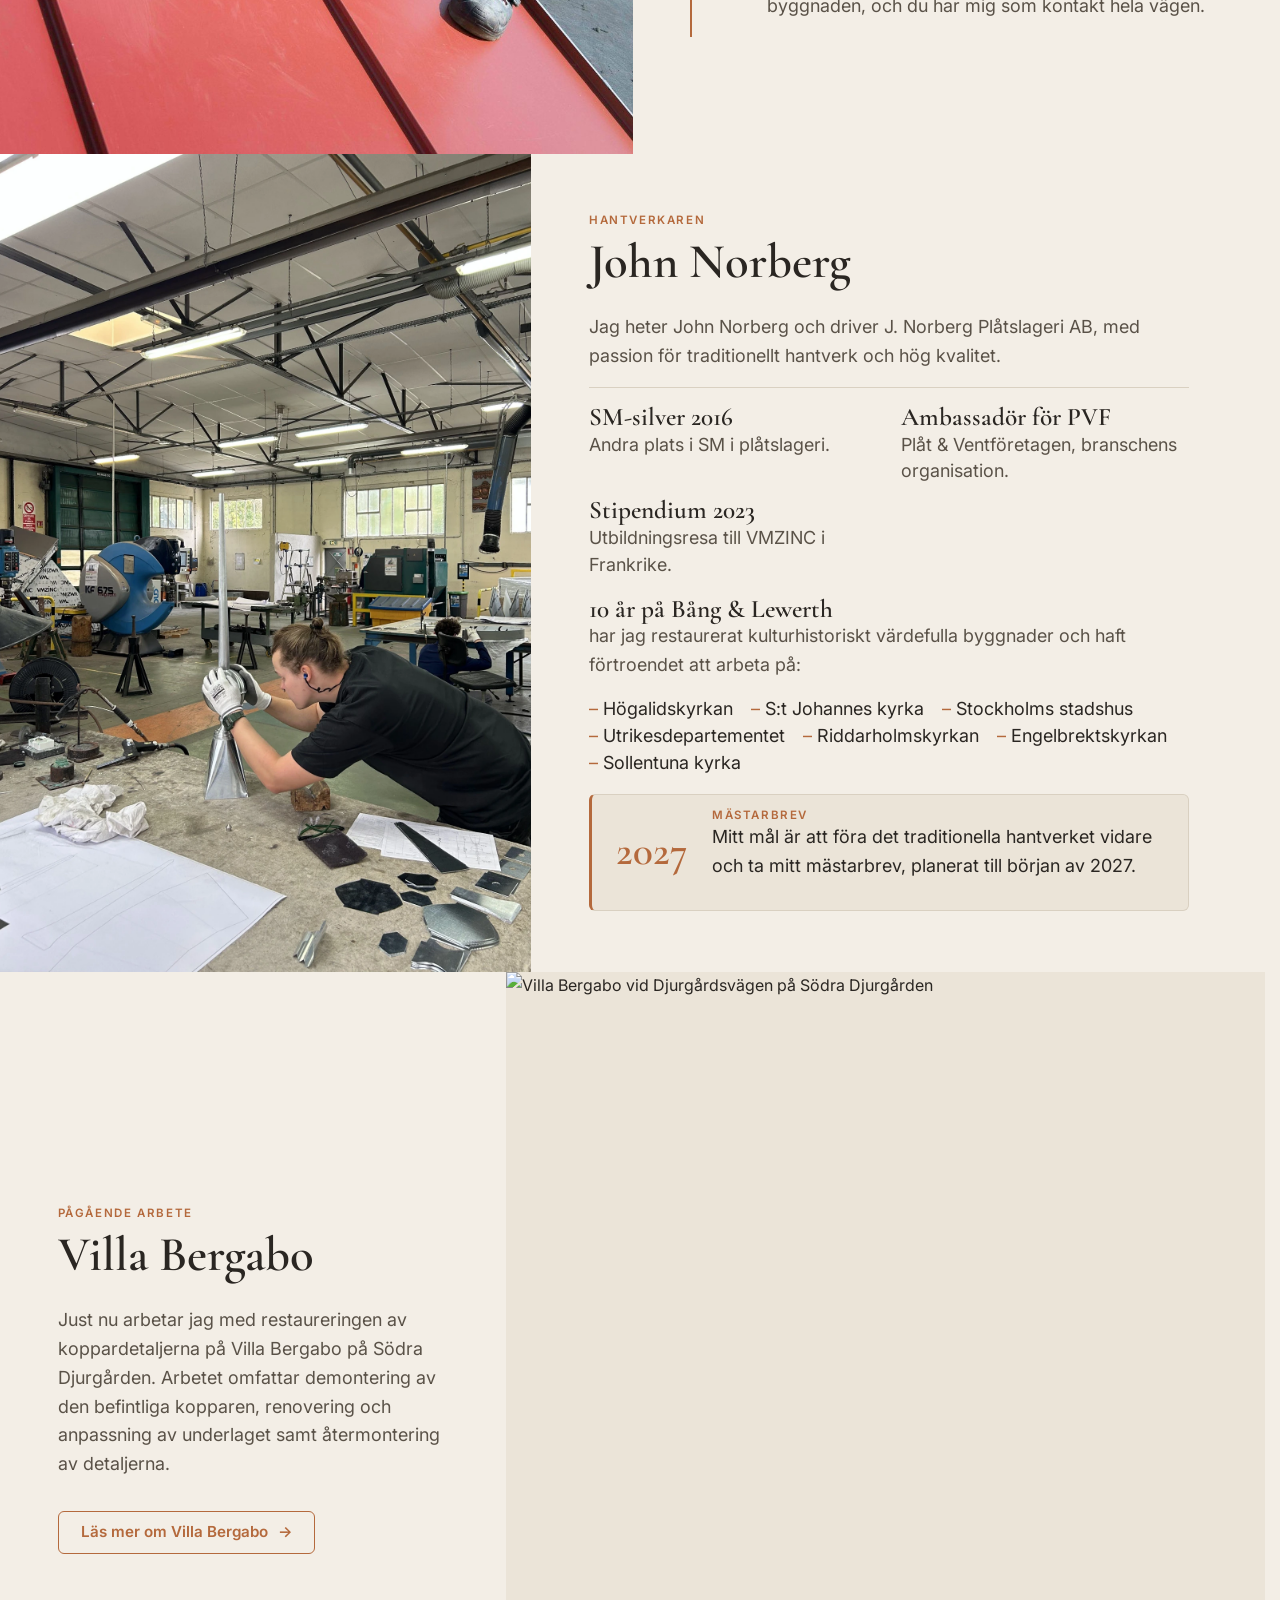
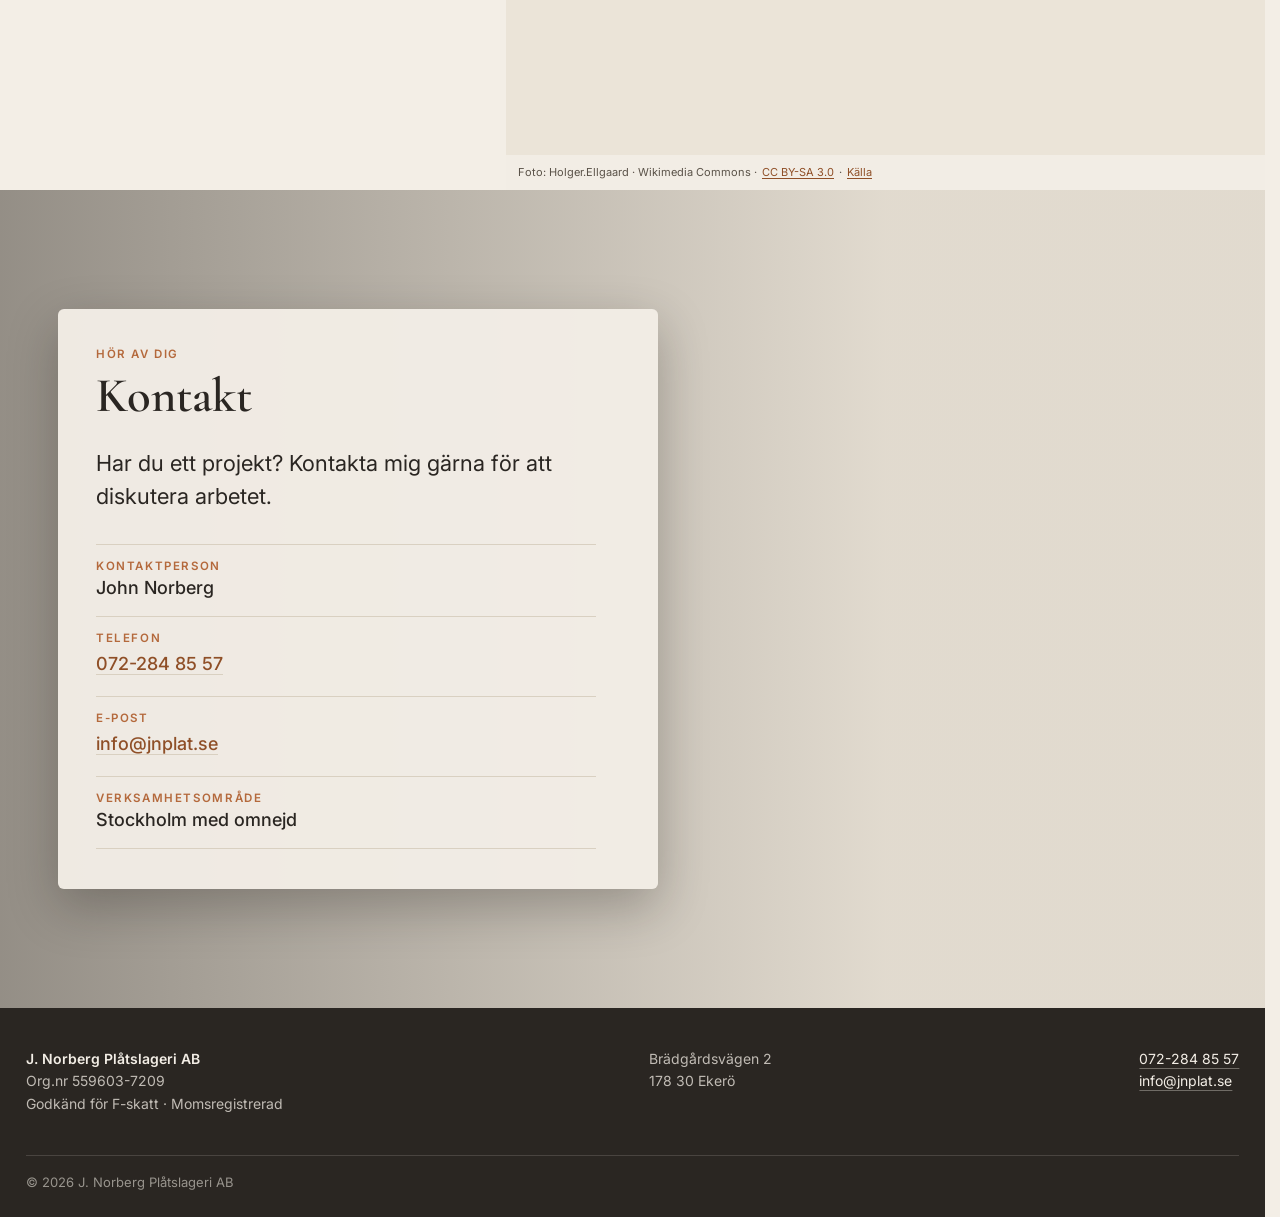
==== commit d34ba2eb: "Tema: Kopparbrun (ljust) och Ärggrön (mörkt) med knapp - tokens.css: Ärggrön-tema enligt Designsyste" ====
--- a/index.html
+++ b/index.html
@@ -1,7 +1,7 @@
 <!DOCTYPE html>
 <html lang="sv">
 <head>
-  <meta charset="UTF-8">
+  <meta charset="UTF-8"><script>try{if(localStorage.getItem("jnplat-tema")==="argron")document.documentElement.dataset.theme="argron"}catch(e){}</script>
   <meta name="viewport" content="width=device-width, initial-scale=1.0">
   <meta name="theme-color" content="#f3eee6">
   <link rel="canonical" href="https://jnplat.se/">
--- a/tokens.css
+++ b/tokens.css
@@ -21,6 +21,16 @@
   --patina: #5f8575;
   --line: #d9d0c1;
 
+  /* Temaroller (Kopparbrun = ljust, standard). Ärggrön skriver över dem nedan. */
+  --paper-rgb: 243, 238, 230;
+  --on-accent: #fff;
+  --accent-hover-bg: var(--copper-dark);
+  --accent-hover-fg: #fff;
+  --accent-light: #e8b48f;
+  --surface-dark: #2a2622;
+  --on-dark: #f3eee6;
+  color-scheme: light;
+
   /* Typsnitt */
   --serif: "Cormorant Garamond", Georgia, serif;
   --sans: Inter, system-ui, -apple-system, "Segoe UI", sans-serif;
@@ -55,6 +65,30 @@
   --fs-h3: 24px;
   --pad-v: var(--s4);
   --pad-h: 20px;
+}
+
+/* Ärggrön: mörkt tema enligt Designsystem Mörkt (PL 33 Ärggrön, #95b897).
+   Patina är enda accentfärgen; inga koppar- eller bruna toner. */
+:root[data-theme="argron"] {
+  --paper: #3f4139;
+  --paper-2: #383a33;
+  --card: #4a4c43;
+  --ink: #f3eee6;
+  --ink-soft: #d0cfc2;
+  --line: #5d5f54;
+  --copper: #95b897;
+  --copper-dark: #95b897;
+  --patina: #95b897;
+  --white: #4a4c43;
+
+  --paper-rgb: 63, 65, 57;
+  --on-accent: #23261f;
+  --accent-hover-bg: #f3eee6;
+  --accent-hover-fg: #23261f;
+  --accent-light: #95b897;
+  --surface-dark: #23261f;
+  --on-dark: #f3eee6;
+  color-scheme: dark;
 }
 
 @supports (height: 100svh) {
@@ -147,7 +181,7 @@
   border: 1px solid var(--copper);
   border-radius: var(--r);
   background: var(--copper);
-  color: #fff;
+  color: var(--on-accent);
   font: 600 0.95rem/1.1 var(--sans);
   text-decoration: none;
   cursor: pointer;
@@ -156,9 +190,9 @@
 
 .btn:hover,
 .btn:focus-visible {
-  background: var(--copper-dark);
-  border-color: var(--copper-dark);
-  color: #fff;
+  background: var(--accent-hover-bg);
+  border-color: var(--accent-hover-bg);
+  color: var(--accent-hover-fg);
 }
 
 .btn--ghost,
@@ -173,7 +207,7 @@
 .text-link:focus-visible {
   background: var(--copper);
   border-color: var(--copper);
-  color: #fff;
+  color: var(--on-accent);
 }
 
 .btn span,
--- a/style.css
+++ b/style.css
@@ -411,7 +411,7 @@
   right: 0;
   bottom: 0;
   padding: 6px 12px;
-  background: rgba(243, 238, 230, 0.94);
+  background: rgba(var(--paper-rgb), 0.94);
   color: var(--ink-soft);
   font: 400 11px/1.35 var(--sans);
 }
@@ -502,7 +502,7 @@
   display: flex;
   align-items: center;
   padding: var(--pad-v) var(--pad-h);
-  background: var(--ink);
+  background: var(--surface-dark);
 }
 
 /* Bakgrunden fortsätter bakom mobilens adressrad innan sidfoten börjar */
@@ -529,7 +529,7 @@
   max-width: 600px;
   padding: var(--s4) var(--s3);
   border-radius: var(--r);
-  background: rgba(243, 238, 230, .96);
+  background: rgba(var(--paper-rgb), .96);
   box-shadow: 0 18px 50px rgba(20, 17, 14, .28);
 }
 
@@ -578,8 +578,8 @@
 
 .site-footer {
   padding: var(--s4) 0 var(--s3);
-  background: var(--ink);
-  color: var(--paper);
+  background: var(--surface-dark);
+  color: var(--on-dark);
   font-size: 14px;
   line-height: 1.6;
 }
@@ -590,10 +590,10 @@
 }
 
 .footer-col p { margin: 0; color: rgba(243, 238, 230, .75); }
-.footer-col .footer-name { color: var(--paper); font-weight: 600; }
+.footer-col .footer-name { color: var(--on-dark); font-weight: 600; }
 
 .footer-col a {
-  color: var(--paper);
+  color: var(--on-dark);
   text-decoration: underline;
   text-decoration-color: rgba(243, 238, 230, .35);
   text-underline-offset: 4px;
@@ -632,9 +632,9 @@
     inset: 0;
     background: linear-gradient(90deg,
       var(--paper) 0%,
-      rgba(243, 238, 230, .94) 28%,
-      rgba(243, 238, 230, .7) 44%,
-      rgba(243, 238, 230, 0) 62%);
+      rgba(var(--paper-rgb), .94) 28%,
+      rgba(var(--paper-rgb), .7) 44%,
+      rgba(var(--paper-rgb), 0) 62%);
   }
 
   .hero-content {
@@ -745,8 +745,8 @@
   .about-master { margin-top: 0; padding: clamp(6px, 1.4vh, 16px) var(--s3); }
   .about-projects li { white-space: nowrap; }
   .about-projects { display: flex; flex-wrap: wrap; gap: 2px 18px; max-width: 640px; margin-bottom: clamp(8px, 2vh, 24px); line-height: 1.4; }
-  .about-projects-intro strong { display: inline; margin-right: .3em; }
-  .about-content .about-projects-intro { margin-bottom: clamp(2px, 0.6vh, 8px); }
+  .about-projects-intro strong { display: block; line-height: 1.05; }
+  .about-content .about-projects-intro { margin-bottom: clamp(0px, 0.3vh, 6px); }
   .about-master-year { font-size: calc(var(--fs-h2) * 0.85); }
 
   /* Kontakt: kortet till vänster, kopparbilden syns till höger */
--- a/header.css
+++ b/header.css
@@ -8,7 +8,7 @@
   z-index: 1000;
   width: 100%;
   height: var(--header-height);
-  background: rgba(243, 238, 230, 0.97);
+  background: rgba(var(--paper-rgb), 0.97);
   border-bottom: 1px solid var(--line);
   -webkit-backdrop-filter: blur(12px);
   backdrop-filter: blur(12px);
@@ -98,7 +98,7 @@
   border: 1px solid var(--copper);
   border-radius: var(--r);
   background: var(--copper);
-  color: #fff;
+  color: var(--on-accent);
   font-weight: 600;
   transition: background 0.2s ease, border-color 0.2s ease;
 }
@@ -112,9 +112,9 @@
 
 .site-header .main-nav > .header-contact:hover,
 .site-header .main-nav > .header-contact.active {
-  background: var(--copper-dark);
-  border-color: var(--copper-dark);
-  color: #fff;
+  background: var(--accent-hover-bg);
+  border-color: var(--accent-hover-bg);
+  color: var(--accent-hover-fg);
 }
 
 .site-header .main-nav > .header-contact:hover span,
@@ -224,8 +224,8 @@
   cursor: pointer;
 }
 
-.header-call { width: 40px; height: 40px; background: var(--copper); color: #fff; }
-.header-call:hover, .header-call:focus-visible { background: var(--copper-dark); }
+.header-call { width: 40px; height: 40px; background: var(--copper); color: var(--on-accent); }
+.header-call:hover, .header-call:focus-visible { background: var(--accent-hover-bg); color: var(--accent-hover-fg); }
 
 .header-call svg,
 .header-menu-toggle svg,
@@ -250,8 +250,8 @@
   flex-direction: column;
   padding: 0 max(20px, env(safe-area-inset-right)) max(24px, env(safe-area-inset-bottom)) max(20px, env(safe-area-inset-left));
   overflow-y: auto;
-  background: var(--ink);
-  color: var(--paper);
+  background: var(--surface-dark);
+  color: var(--on-dark);
 }
 
 .site-menu[hidden] { display: none; }
@@ -277,13 +277,13 @@
   padding: 0;
   border: 0;
   background: transparent;
-  color: var(--paper);
+  color: var(--on-dark);
   cursor: pointer;
 }
 
 .site-menu-back {
   margin-top: var(--s2);
-  color: #e8b48f;
+  color: var(--accent-light);
   font: 500 15px/1.3 var(--sans);
 }
 
@@ -295,7 +295,7 @@
 .site-menu-list > li > a {
   display: block;
   padding: 6px 0;
-  color: var(--paper);
+  color: var(--on-dark);
   font: 500 clamp(24px, 7vw, 32px)/1.2 var(--serif);
 }
 
@@ -312,10 +312,10 @@
   font: 400 16px/1.3 var(--sans);
 }
 
-.site-menu-sub a[aria-current="page"] { color: #e8b48f; font-weight: 600; }
+.site-menu-sub a[aria-current="page"] { color: var(--accent-light); font-weight: 600; }
 
 .site-menu a:hover,
-.site-menu a:focus-visible { color: #e8b48f; }
+.site-menu a:focus-visible { color: var(--accent-light); }
 
 .site-menu-contact {
   display: flex;
@@ -324,8 +324,8 @@
   padding-top: var(--s4);
 }
 
-.site-menu-contact .btn--ghost { padding-inline: 14px; color: #e8b48f; }
-.site-menu-contact .btn--ghost:hover { color: #fff; }
+.site-menu-contact .btn--ghost { padding-inline: 14px; color: var(--accent-light); }
+.site-menu-contact .btn--ghost:hover { color: var(--on-accent); }
 
 /* Menyn högerställd: lättare att nå med tummen när man håller telefonen
    i en hand. Undermenyns kopparlinje ligger på höger sida. */
@@ -389,3 +389,59 @@
   .nav-dropdown a:hover,
   .nav-dropdown a:focus-visible { background: var(--paper-2); color: var(--copper-dark); }
 }
+
+/* ---------- Temaknapp: Kopparbrun (ljust) / Ärggrön (mörkt) ----------
+   Skapas i menu.js. Dator: knapp i menyraden. Mobil: två val i helskärmsmenyn. */
+.theme-toggle {
+  display: inline-flex;
+  align-items: center;
+  gap: 8px;
+  padding: 8px 12px;
+  border: 1px solid var(--line);
+  border-radius: 999px;
+  background: transparent;
+  color: var(--ink);
+  font: 500 14px/1 var(--sans);
+  white-space: nowrap;
+  cursor: pointer;
+  transition: border-color .2s ease, background .2s ease;
+}
+.theme-toggle:hover,
+.theme-toggle:focus-visible { border-color: var(--copper); background: var(--paper-2); }
+.theme-toggle-swatch,
+.theme-dot {
+  width: 14px;
+  height: 14px;
+  flex: 0 0 14px;
+  border-radius: 50%;
+  border: 1px solid rgba(var(--paper-rgb), .5);
+}
+/* Pricken visar temat man byter till */
+.theme-toggle[data-target="argron"] .theme-toggle-swatch,
+.site-menu-theme [data-theme="argron"] .theme-dot { background: #95b897; }
+.theme-toggle[data-target="kopparbrun"] .theme-toggle-swatch,
+.site-menu-theme [data-theme="kopparbrun"] .theme-dot { background: #b4693c; }
+
+.site-menu-theme {
+  display: flex;
+  gap: var(--s1);
+  margin-top: var(--s3);
+}
+.site-menu-theme button {
+  flex: 1 1 0;
+  display: inline-flex;
+  align-items: center;
+  justify-content: center;
+  gap: 8px;
+  padding: 10px 12px;
+  border: 1px solid rgba(243, 238, 230, .3);
+  border-radius: var(--r);
+  background: transparent;
+  color: var(--on-dark);
+  font: 500 15px/1.2 var(--sans);
+  cursor: pointer;
+}
+.site-menu-theme button[aria-pressed="true"] {
+  border-color: var(--accent-light);
+  background: rgba(243, 238, 230, .08);
+}
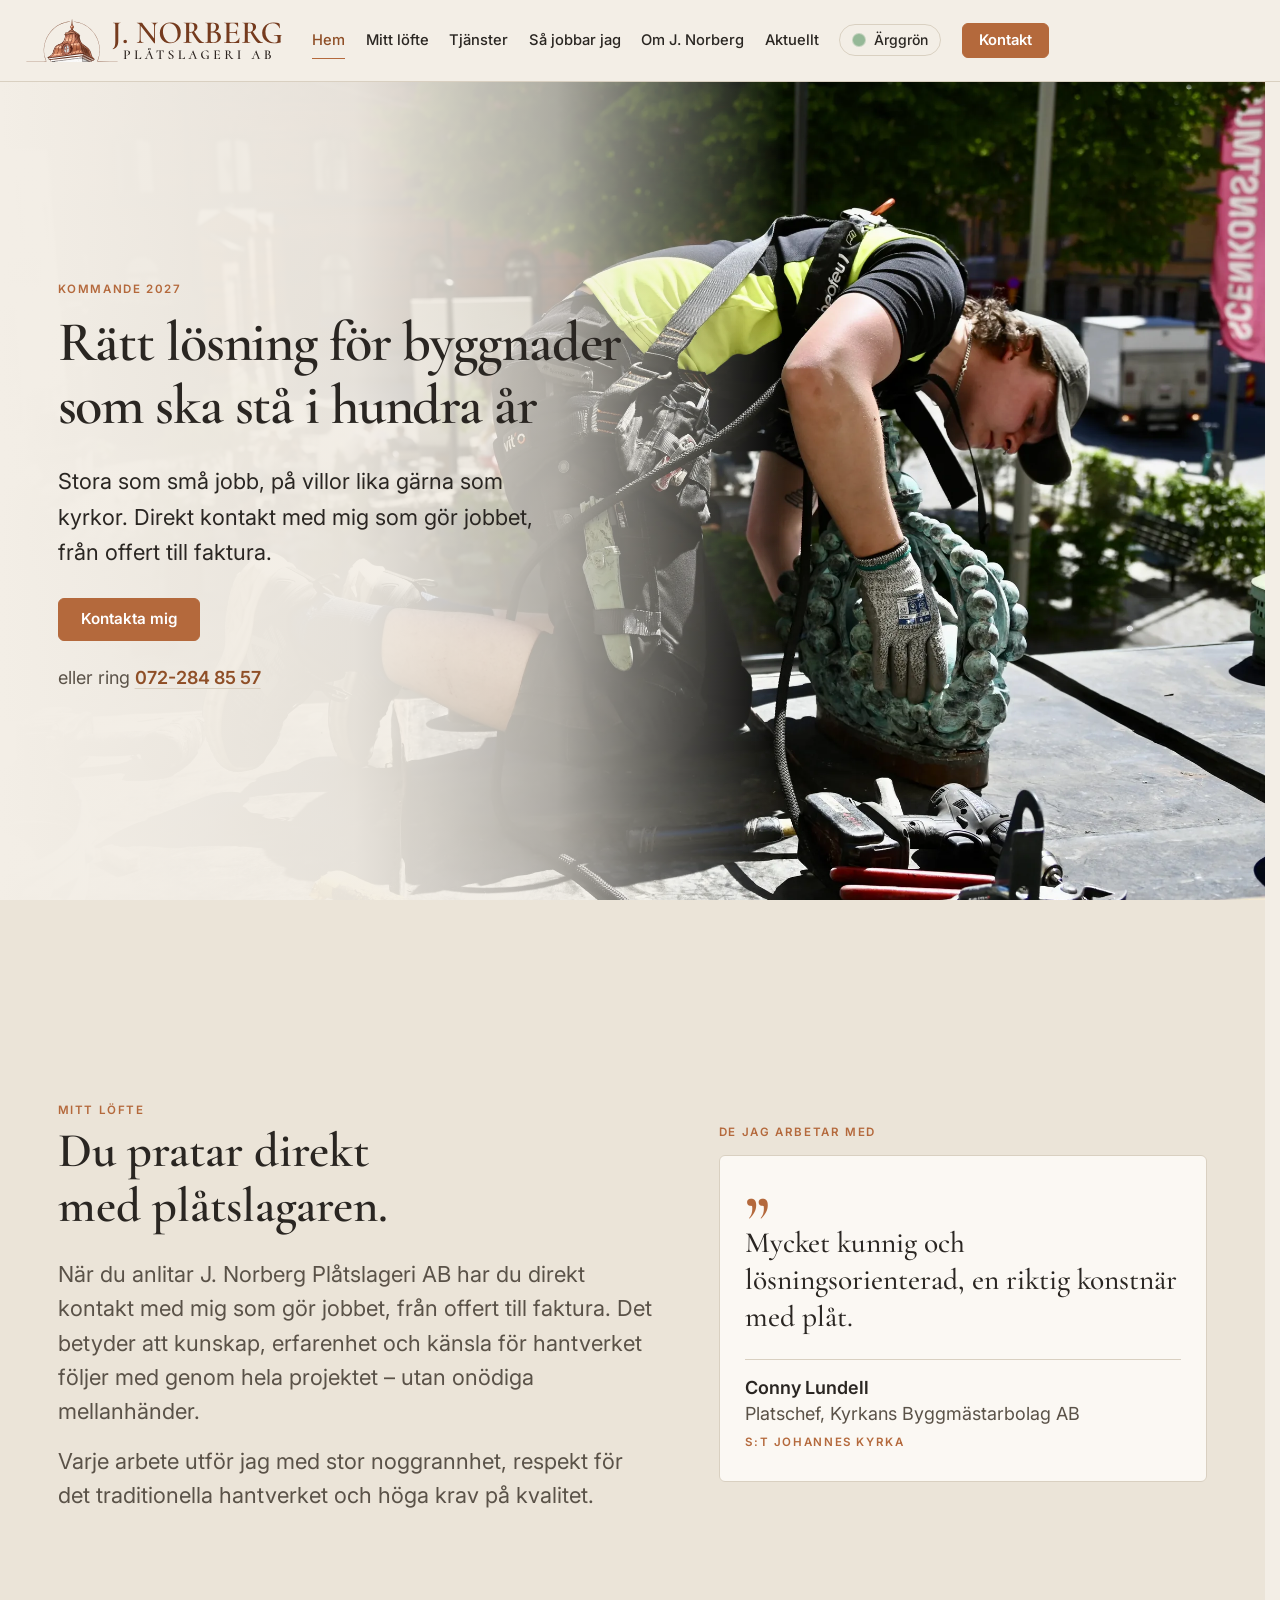
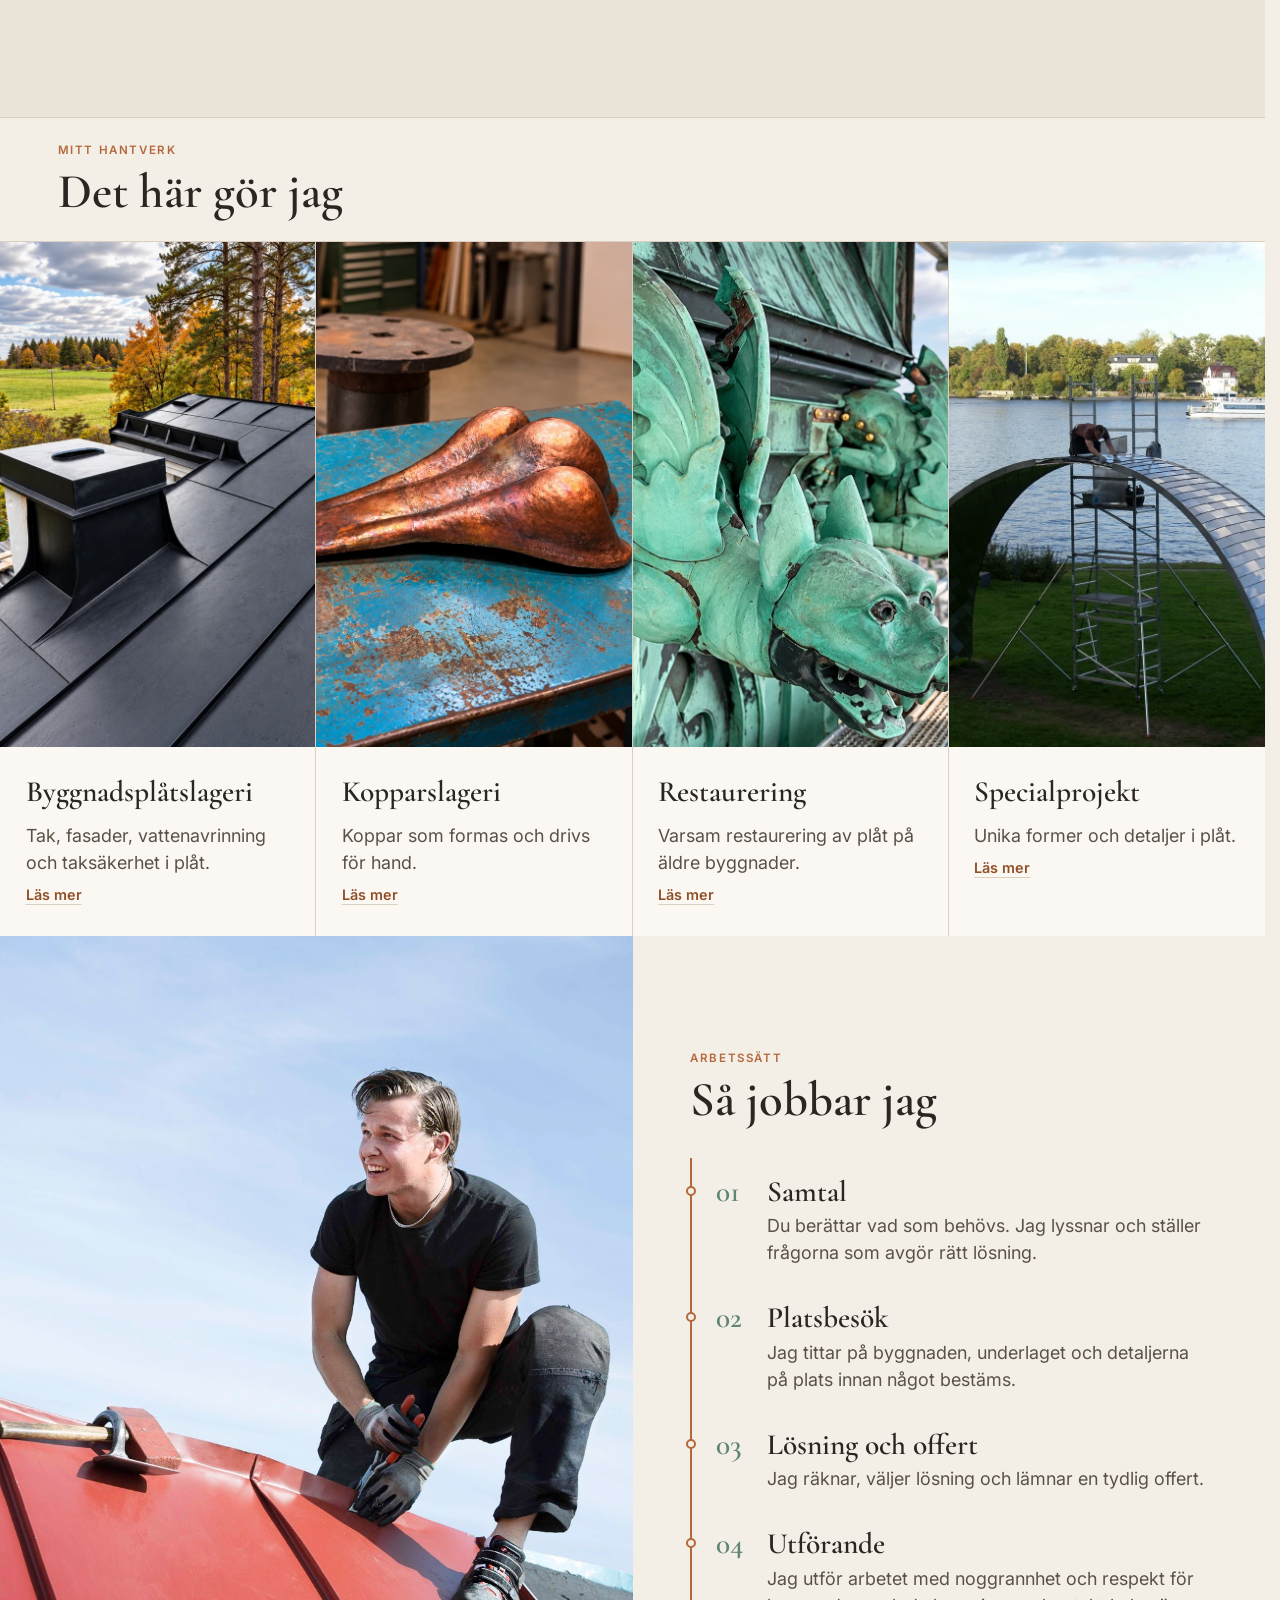
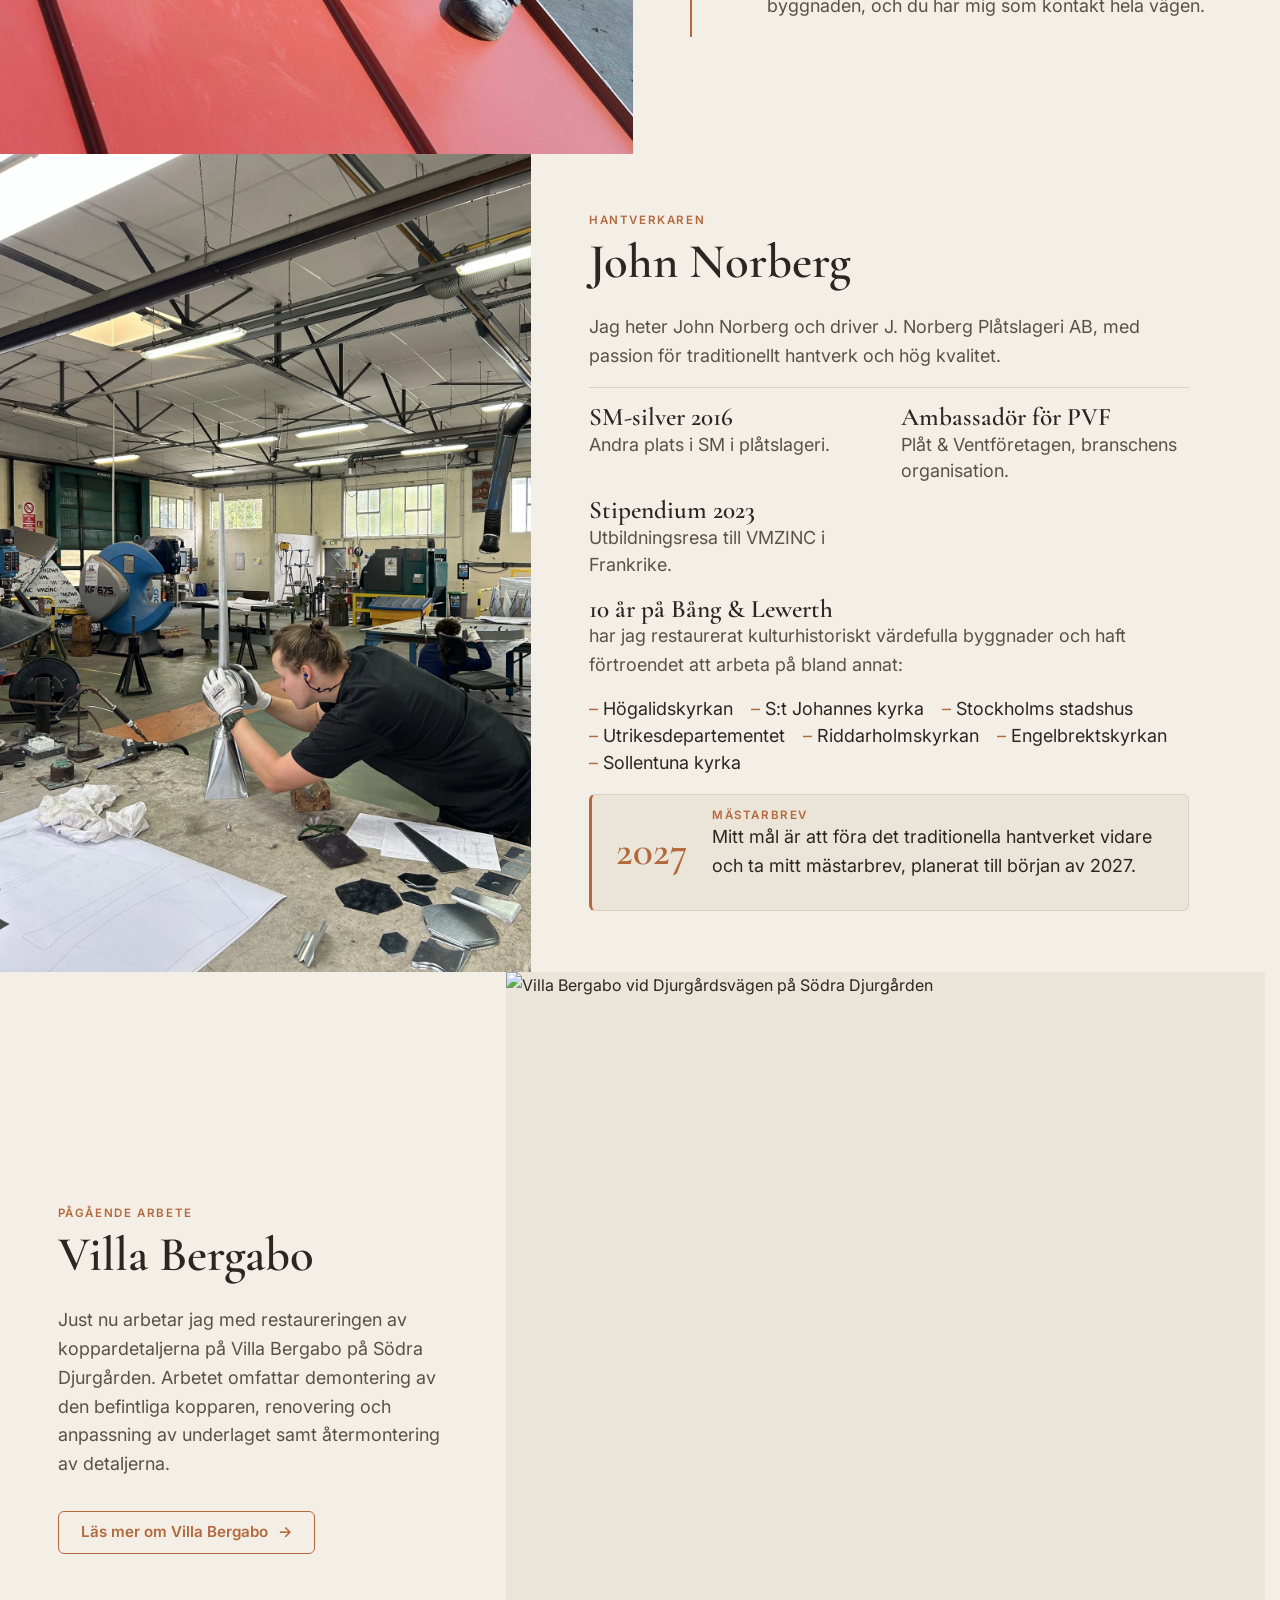
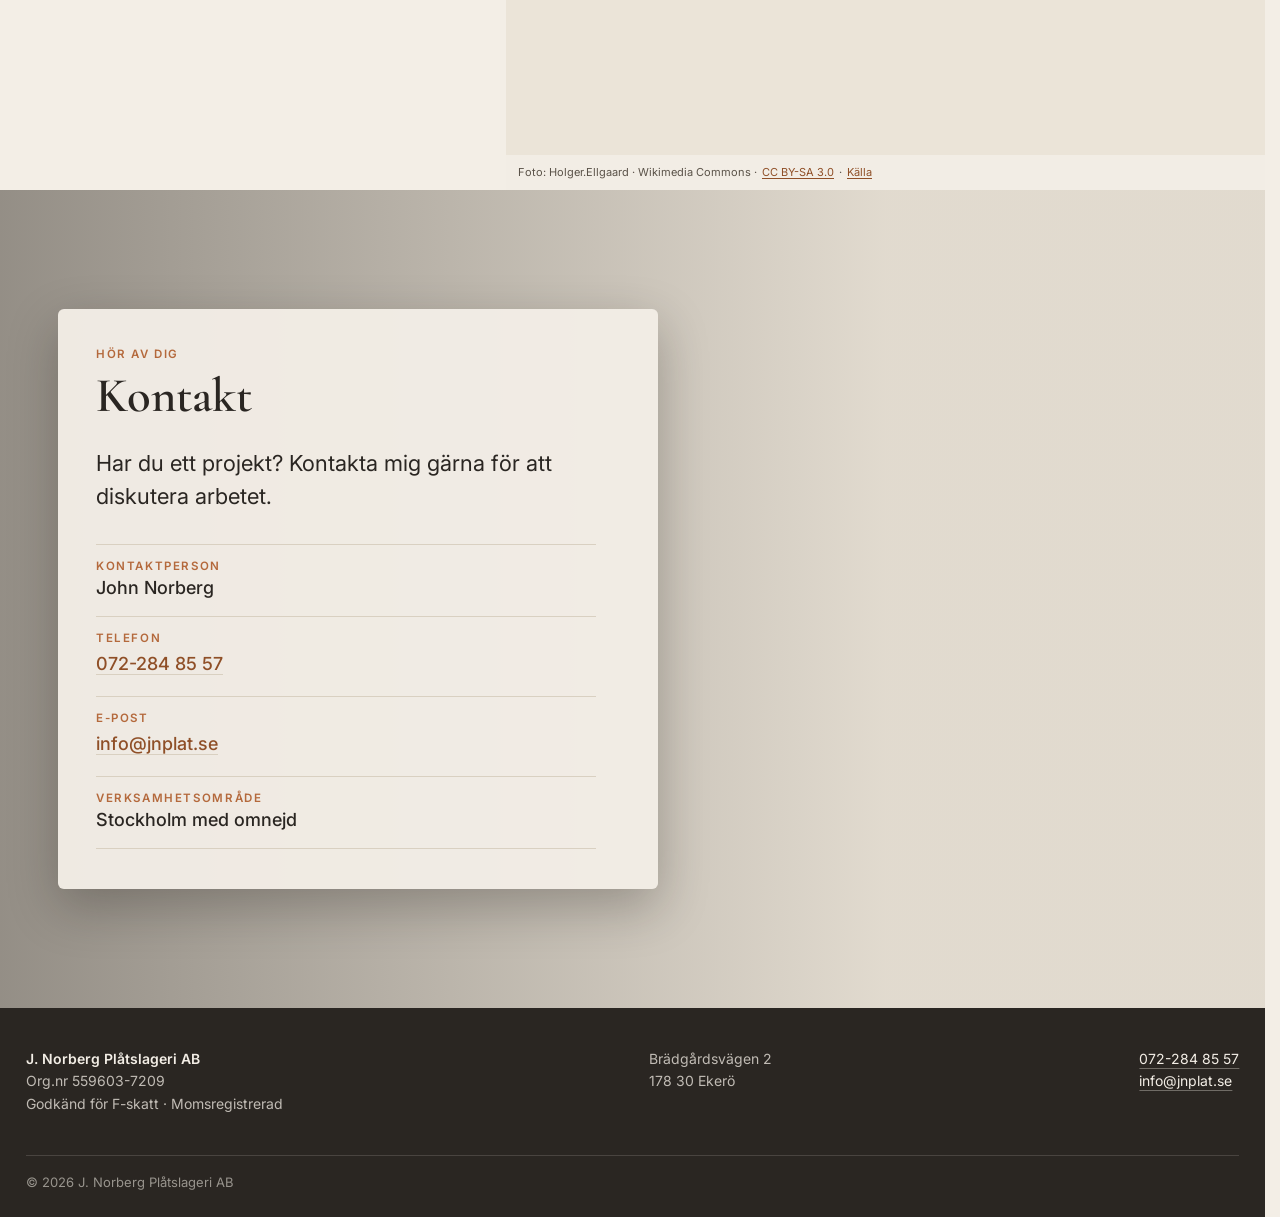
==== commit 74206aba: "Bygg startsidan med senaste CMS-ändringen Co-Authored-By: Claude Opus 5.5 <noreply@anthropic.com>" ====
--- a/index.html
+++ b/index.html
@@ -399,7 +399,7 @@
 
             <!-- cms:om.projectsIntro -->
             <p class="about-projects-intro"><strong>10 år på Bång &amp; Lewerth</strong>
-            har jag restaurerat kulturhistoriskt värdefulla byggnader och haft förtroendet att arbeta på:</p>
+            har jag restaurerat kulturhistoriskt värdefulla byggnader och haft förtroendet att arbeta på bland annat:</p>
             <!-- /cms:om.projectsIntro -->
 
             <ul class="about-projects">
--- a/header.css
+++ b/header.css
@@ -425,7 +425,7 @@
 .site-menu-theme {
   display: flex;
   gap: var(--s1);
-  margin-top: var(--s3);
+  margin-top: var(--s1);
 }
 .site-menu-theme button {
   flex: 1 1 0;
@@ -445,3 +445,14 @@
   border-color: var(--accent-light);
   background: rgba(243, 238, 230, .08);
 }
+
+/* Ärggrön: mobilmenyn visar den mörka SVG-loggan, som inte har någon tom
+   yta runt sig – ingen beskärning som för den vita loggan */
+:root[data-theme="argron"] .site-menu-brand { aspect-ratio: auto; overflow: visible; }
+:root[data-theme="argron"] .site-menu-brand img { width: 100%; height: auto; margin: 0; }
+
+/* Mobil på sidan: menyraden är trång, så temaknappen visar bara färgpricken */
+@media (orientation: landscape) and (max-height: 560px) {
+  .theme-toggle { padding: 7px; }
+  .theme-toggle-label { display: none; }
+}
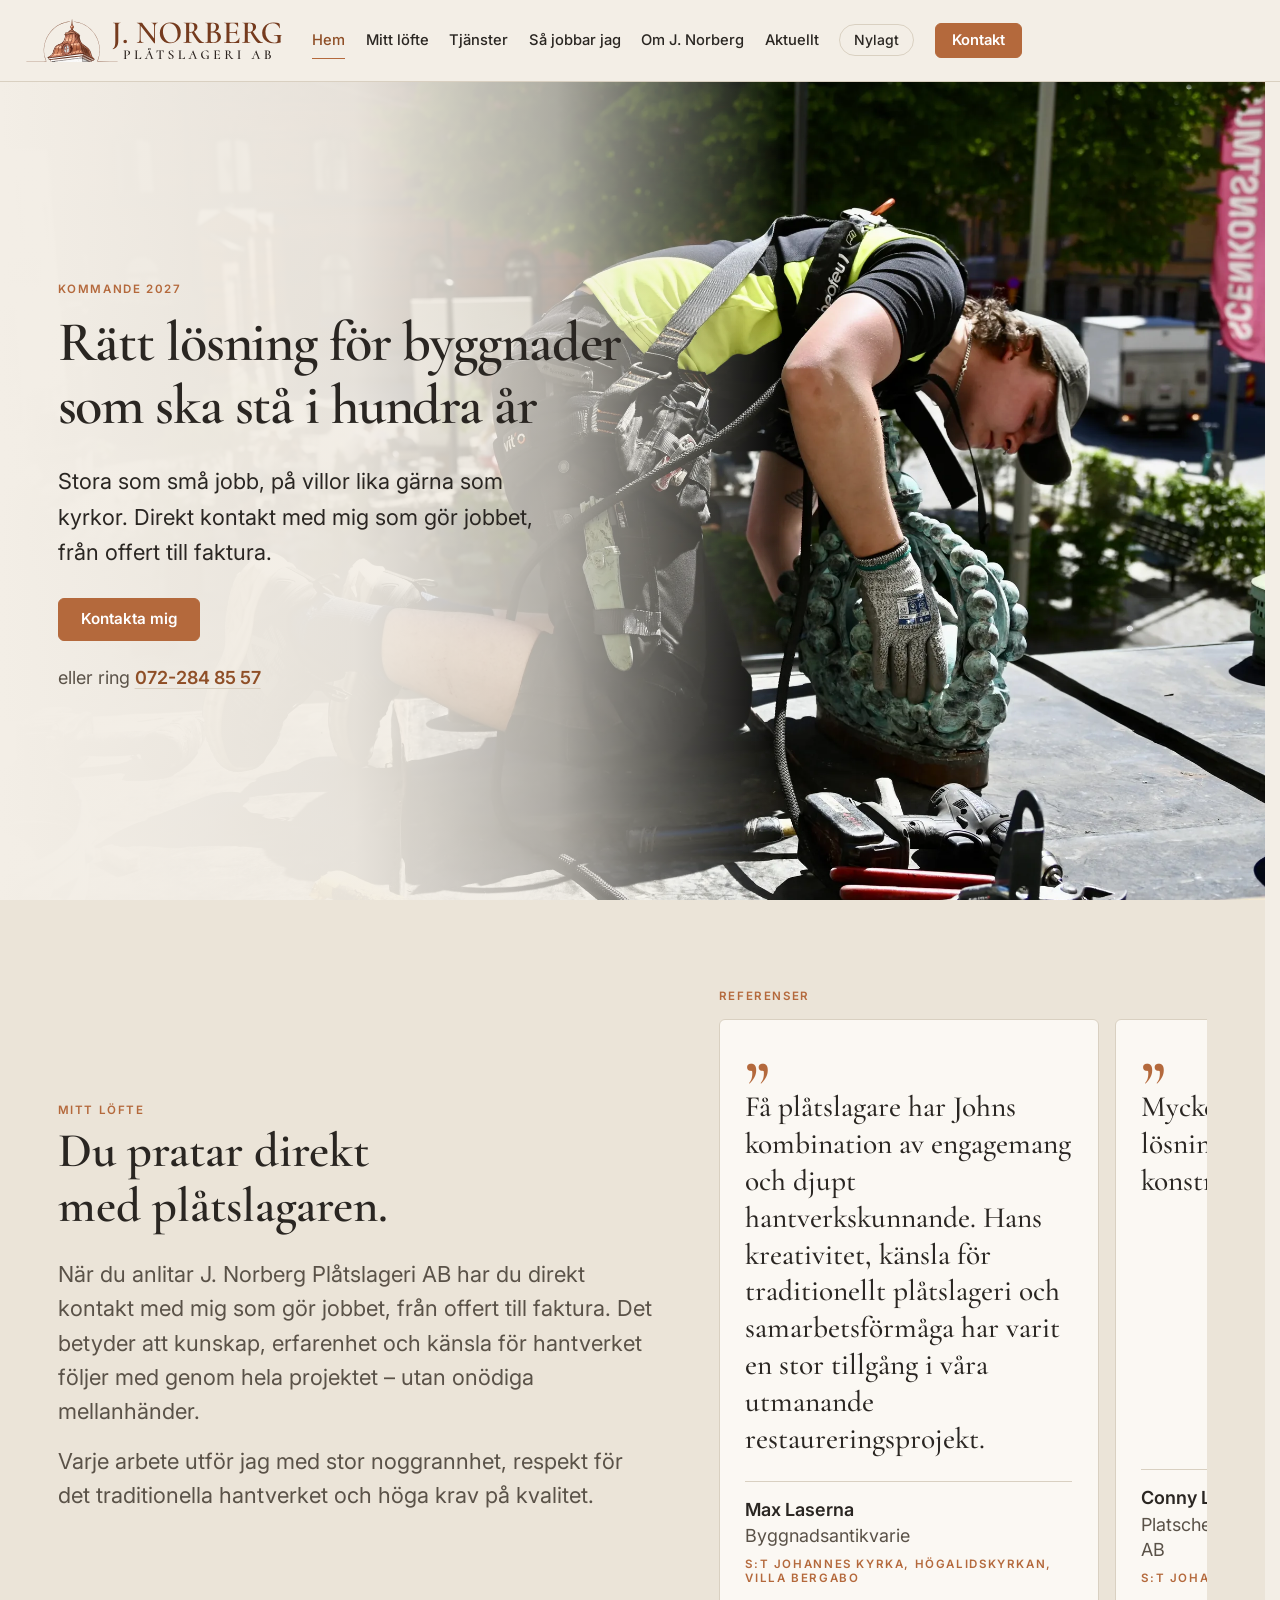
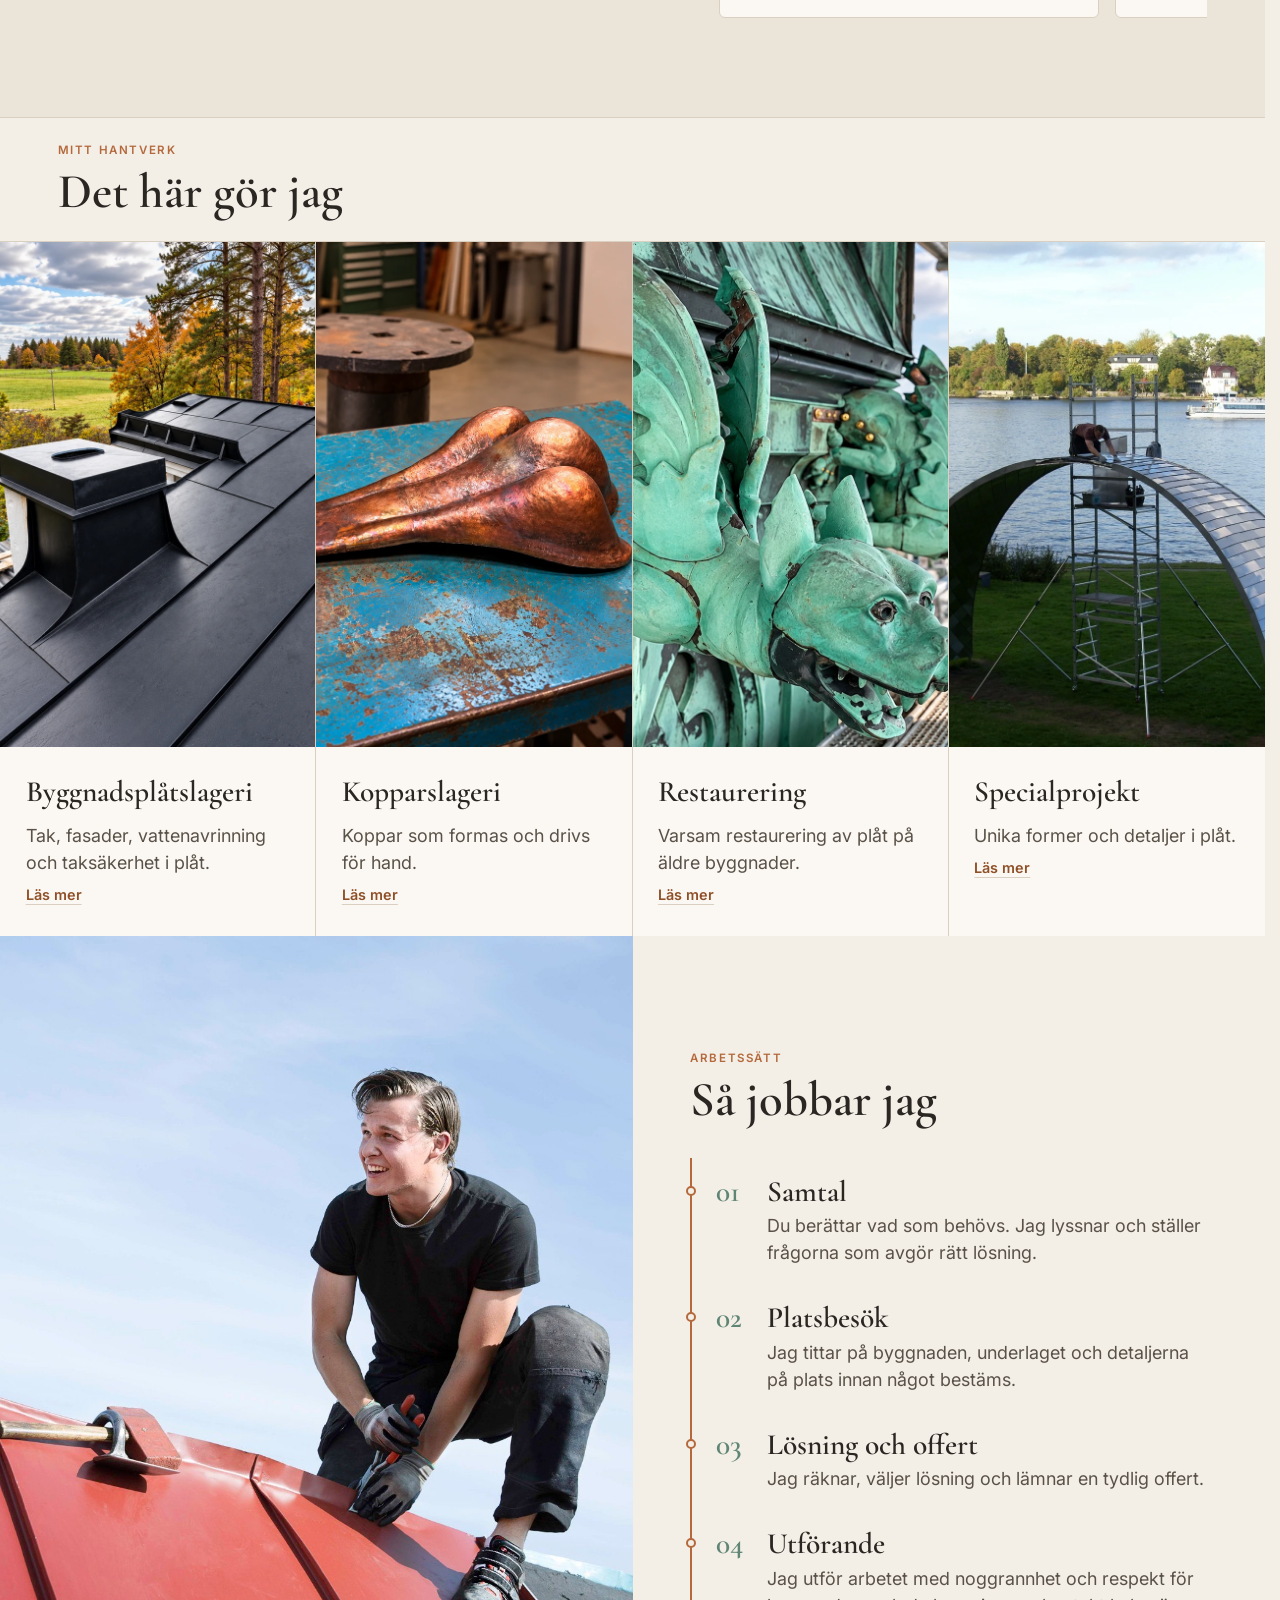
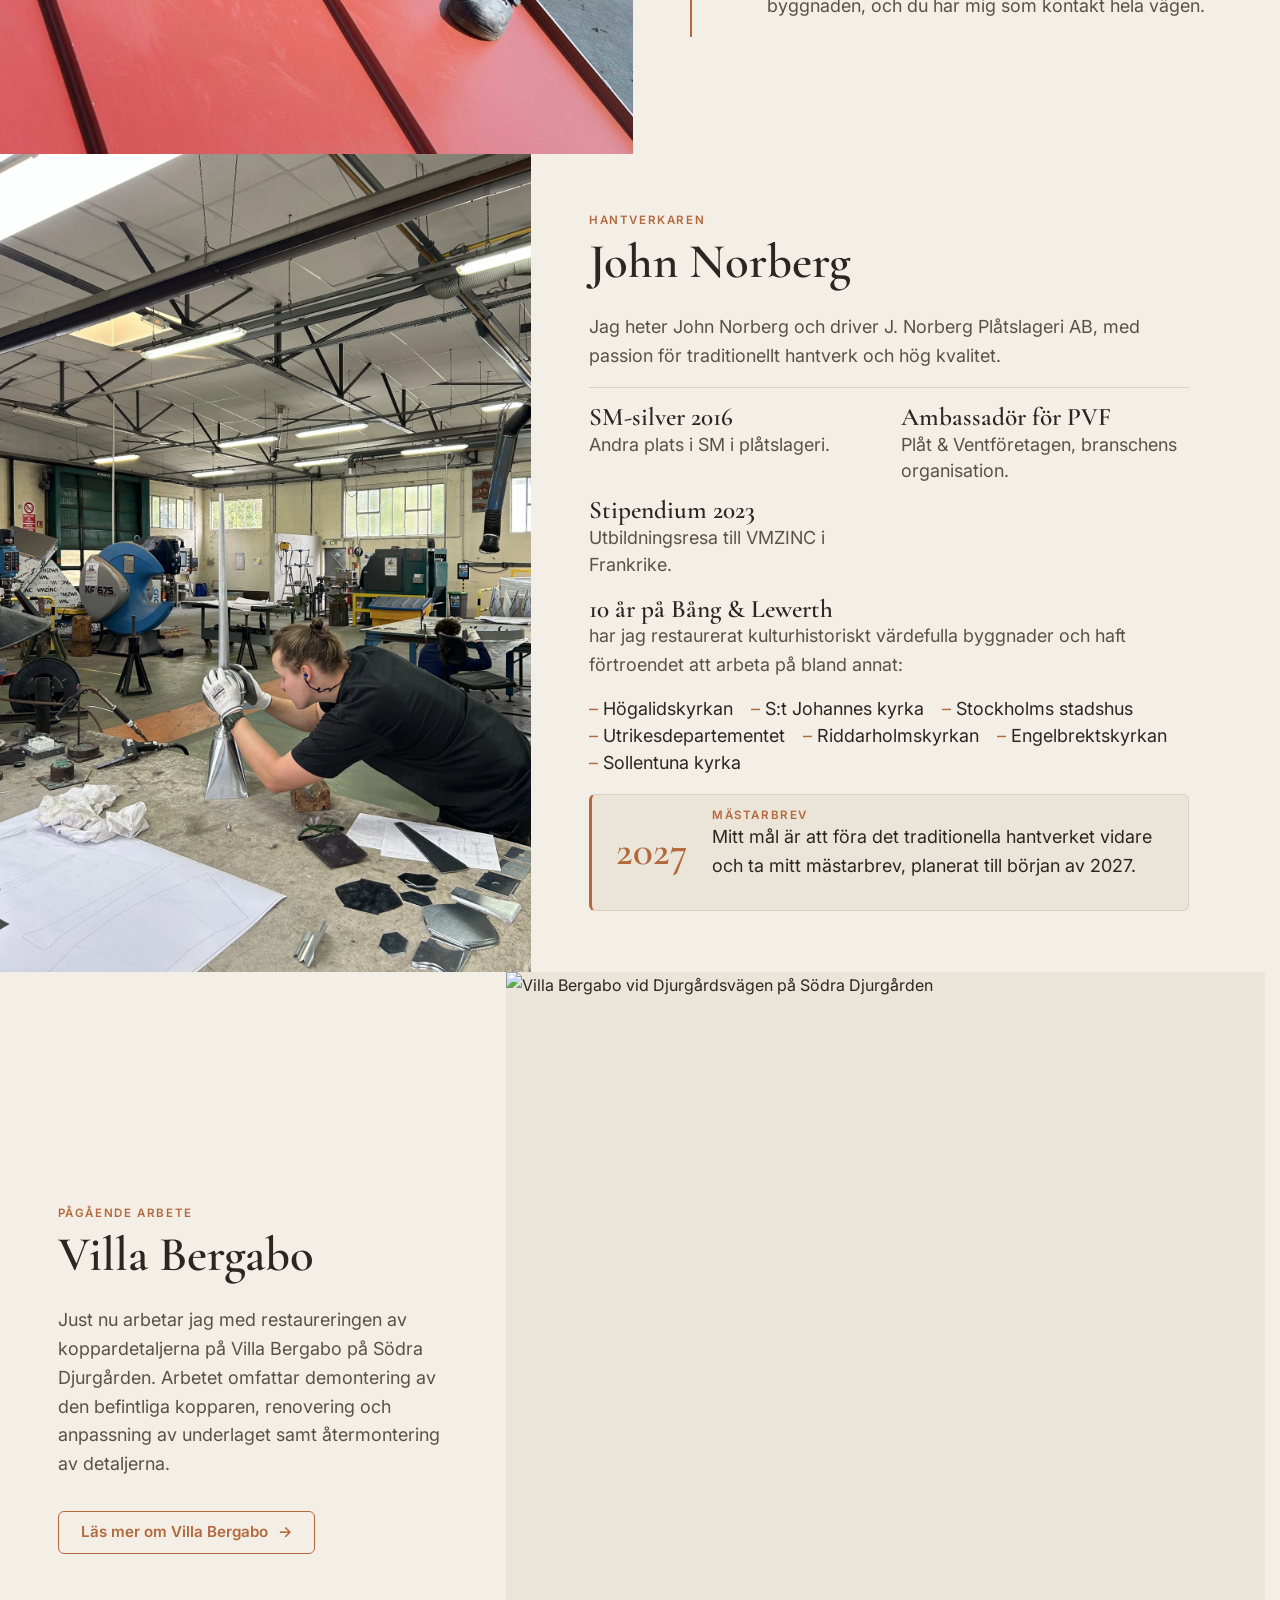
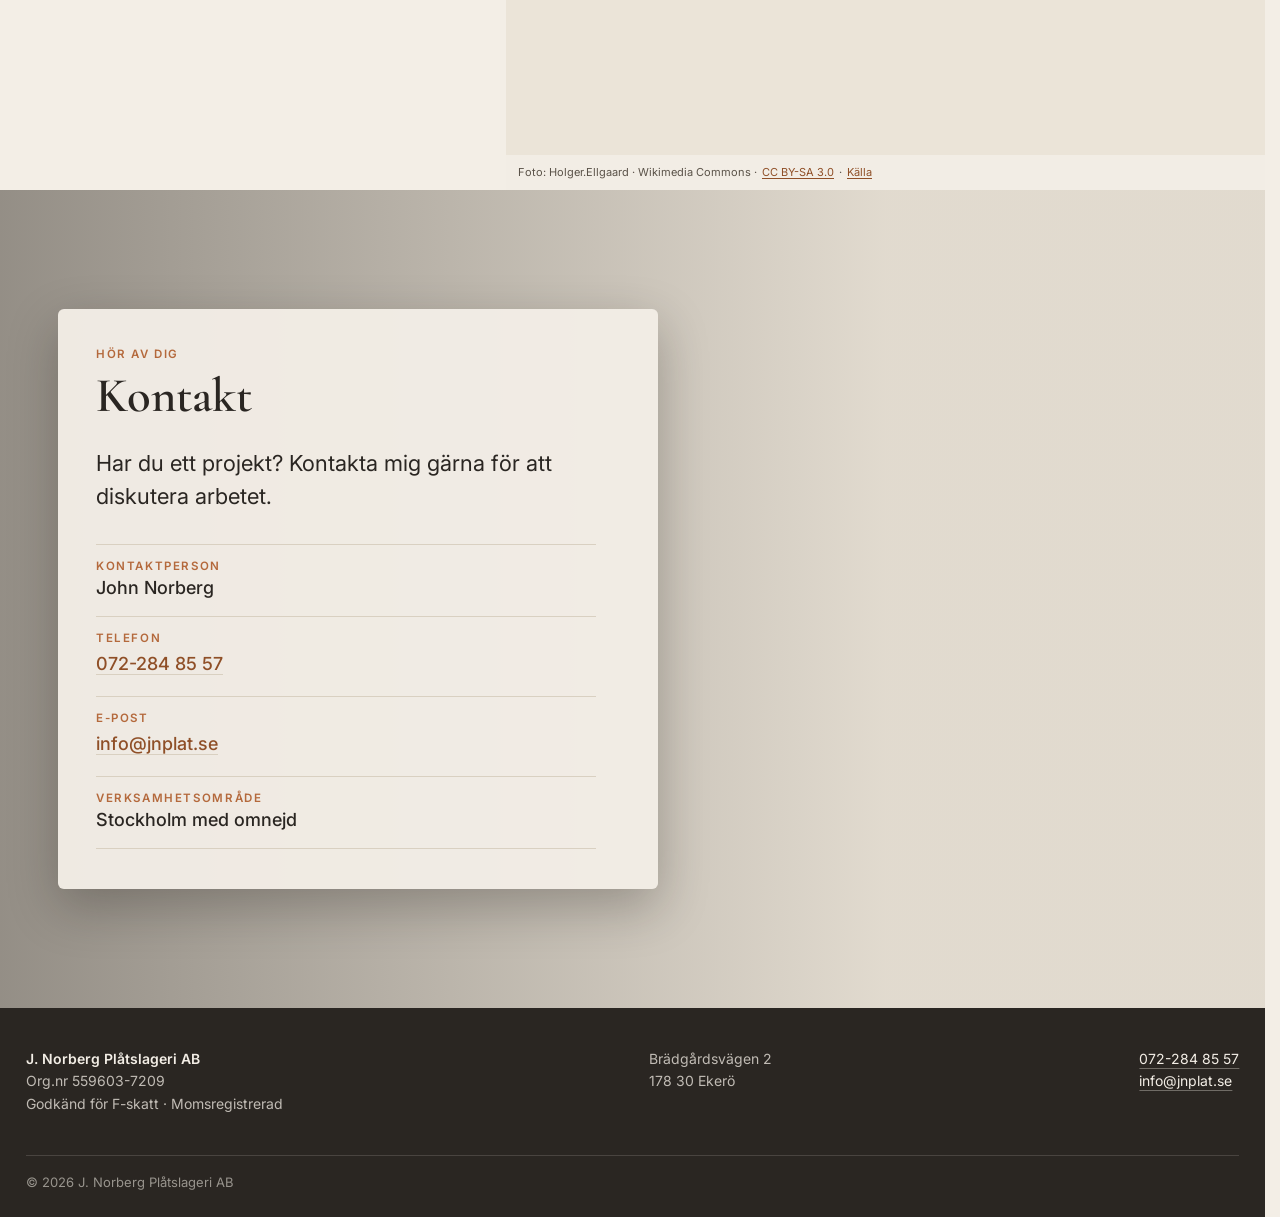
==== commit 09b37123: "Bygg startsidan med senaste CMS-ändringarna (Referenser, nytt citat) Co-Authored-By: Claude Opus 5.5" ====
--- a/index.html
+++ b/index.html
@@ -195,12 +195,23 @@
         <div class="trust-block">
 
           <!-- cms:loftet.quotesEyebrow -->
-          <p class="eyebrow">De jag arbetar med</p>
+          <p class="eyebrow">Referenser</p>
           <!-- /cms:loftet.quotesEyebrow -->
 
           <div class="trust-quotes">
 
             <!-- cms:loftet.quotes -->
+            <figure class="trust-quote">
+              <blockquote>
+                <p>Få plåtslagare har Johns kombination av engagemang och djupt hantverkskunnande. Hans kreativitet, känsla för traditionellt plåtslageri och samarbetsförmåga har varit en stor tillgång i våra utmanande restaureringsprojekt.</p>
+              </blockquote>
+              <figcaption>
+                <span class="trust-name">Max Laserna</span>
+                <span class="trust-role">Byggnadsantikvarie</span>
+                <span class="trust-project">S:t Johannes kyrka, Högalidskyrkan, Villa Bergabo</span>
+              </figcaption>
+            </figure>
+
             <figure class="trust-quote">
               <blockquote>
                 <p>Mycket kunnig och lösningsorienterad, en riktig konstnär med plåt.</p>
--- a/header.css
+++ b/header.css
@@ -390,13 +390,13 @@
   .nav-dropdown a:focus-visible { background: var(--paper-2); color: var(--copper-dark); }
 }
 
-/* ---------- Temaknapp: Kopparbrun (ljust) / Ärggrön (mörkt) ----------
-   Skapas i menu.js. Dator: knapp i menyraden. Mobil: två val i helskärmsmenyn. */
+/* ---------- Temaknapp: Kopparbrun (nylagt) / Ärggrön (om hundra år) ----------
+   Skapas i menu.js. Knapparna visar kopparen just nu: "Nylagt" / "Hundra år".
+   Mobil: ruta bredvid telefonen, "Nylagt" eller "Hundra/år". */
 .theme-toggle {
   display: inline-flex;
   align-items: center;
-  gap: 8px;
-  padding: 8px 12px;
+  padding: 8px 14px;
   border: 1px solid var(--line);
   border-radius: 999px;
   background: transparent;
@@ -408,51 +408,65 @@
 }
 .theme-toggle:hover,
 .theme-toggle:focus-visible { border-color: var(--copper); background: var(--paper-2); }
-.theme-toggle-swatch,
-.theme-dot {
-  width: 14px;
-  height: 14px;
-  flex: 0 0 14px;
-  border-radius: 50%;
-  border: 1px solid rgba(var(--paper-rgb), .5);
-}
-/* Pricken visar temat man byter till */
-.theme-toggle[data-target="argron"] .theme-toggle-swatch,
-.site-menu-theme [data-theme="argron"] .theme-dot { background: #95b897; }
-.theme-toggle[data-target="kopparbrun"] .theme-toggle-swatch,
-.site-menu-theme [data-theme="kopparbrun"] .theme-dot { background: #b4693c; }
-
-.site-menu-theme {
-  display: flex;
-  gap: var(--s1);
-  margin-top: var(--s1);
-}
-.site-menu-theme button {
-  flex: 1 1 0;
-  display: inline-flex;
-  align-items: center;
+
+/* Mobil på sidan: menyraden är trång */
+@media (orientation: landscape) and (max-height: 560px) {
+  .theme-toggle { padding: 5px; font-size: 11px; }
+}
+
+/* Mobil (stående): ruta lika stor som telefonknappen, "Nylagt" eller "Hundra/år" */
+.theme-toggle--header {
+  flex-direction: column;
   justify-content: center;
-  gap: 8px;
-  padding: 10px 12px;
-  border: 1px solid rgba(243, 238, 230, .3);
+  gap: 1px;
+  width: 40px;
+  height: 40px;
+  padding: 0;
+  border: 0;
   border-radius: var(--r);
-  background: transparent;
+  background: var(--paper-2);
+  color: var(--ink);
+}
+:root[data-theme="argron"] .theme-toggle--header { background: var(--card); }
+.theme-toggle--header:hover,
+.theme-toggle--header:focus-visible { background: var(--line); }
+/* Små versaler: "NYLAGT" på en rad, "HUNDRA / ÅR" på två */
+.theme-toggle--header .theme-toggle-years,
+.theme-toggle--header .theme-toggle-unit {
+  font: 600 8px/1.15 var(--sans);
+  letter-spacing: .08em;
+  text-transform: uppercase;
+  color: var(--ink);
+}
+.theme-toggle-unit:empty { display: none; }
+
+/* Bytet: den nya färgen sprider sig i en cirkel från knappen, som ärg över plåt.
+   Headern ritas med resten av sidan så att allt byter färg i samma våg. */
+html.theme-transition .site-header { view-transition-name: none; }
+html.theme-transition::view-transition-old(root) { animation: none; }
+html.theme-transition::view-transition-new(root) { animation: theme-spread .9s cubic-bezier(.4, 0, .2, 1); }
+@keyframes theme-spread {
+  from { clip-path: circle(0 at var(--theme-x) var(--theme-y)); }
+  to { clip-path: circle(var(--theme-r) at var(--theme-x) var(--theme-y)); }
+}
+
+/* Meddelandet efter bytet */
+.theme-toast {
+  position: fixed;
+  left: 50%;
+  bottom: max(24px, env(safe-area-inset-bottom));
+  z-index: 3000;
+  max-width: calc(100vw - 32px);
+  padding: 10px 18px;
+  border-radius: var(--r);
+  background: var(--surface-dark);
   color: var(--on-dark);
-  font: 500 15px/1.2 var(--sans);
-  cursor: pointer;
-}
-.site-menu-theme button[aria-pressed="true"] {
-  border-color: var(--accent-light);
-  background: rgba(243, 238, 230, .08);
-}
-
-/* Ärggrön: mobilmenyn visar den mörka SVG-loggan, som inte har någon tom
-   yta runt sig – ingen beskärning som för den vita loggan */
-:root[data-theme="argron"] .site-menu-brand { aspect-ratio: auto; overflow: visible; }
-:root[data-theme="argron"] .site-menu-brand img { width: 100%; height: auto; margin: 0; }
-
-/* Mobil på sidan: menyraden är trång, så temaknappen visar bara färgpricken */
-@media (orientation: landscape) and (max-height: 560px) {
-  .theme-toggle { padding: 7px; }
-  .theme-toggle-label { display: none; }
-}
+  font: 600 18px/1.25 var(--serif);
+  text-align: center;
+  box-shadow: 0 10px 30px rgba(0, 0, 0, .25);
+  opacity: 0;
+  transform: translate(-50%, 16px);
+  pointer-events: none;
+  transition: opacity .35s ease, transform .35s ease;
+}
+.theme-toast.is-visible { opacity: 1; transform: translate(-50%, 0); }
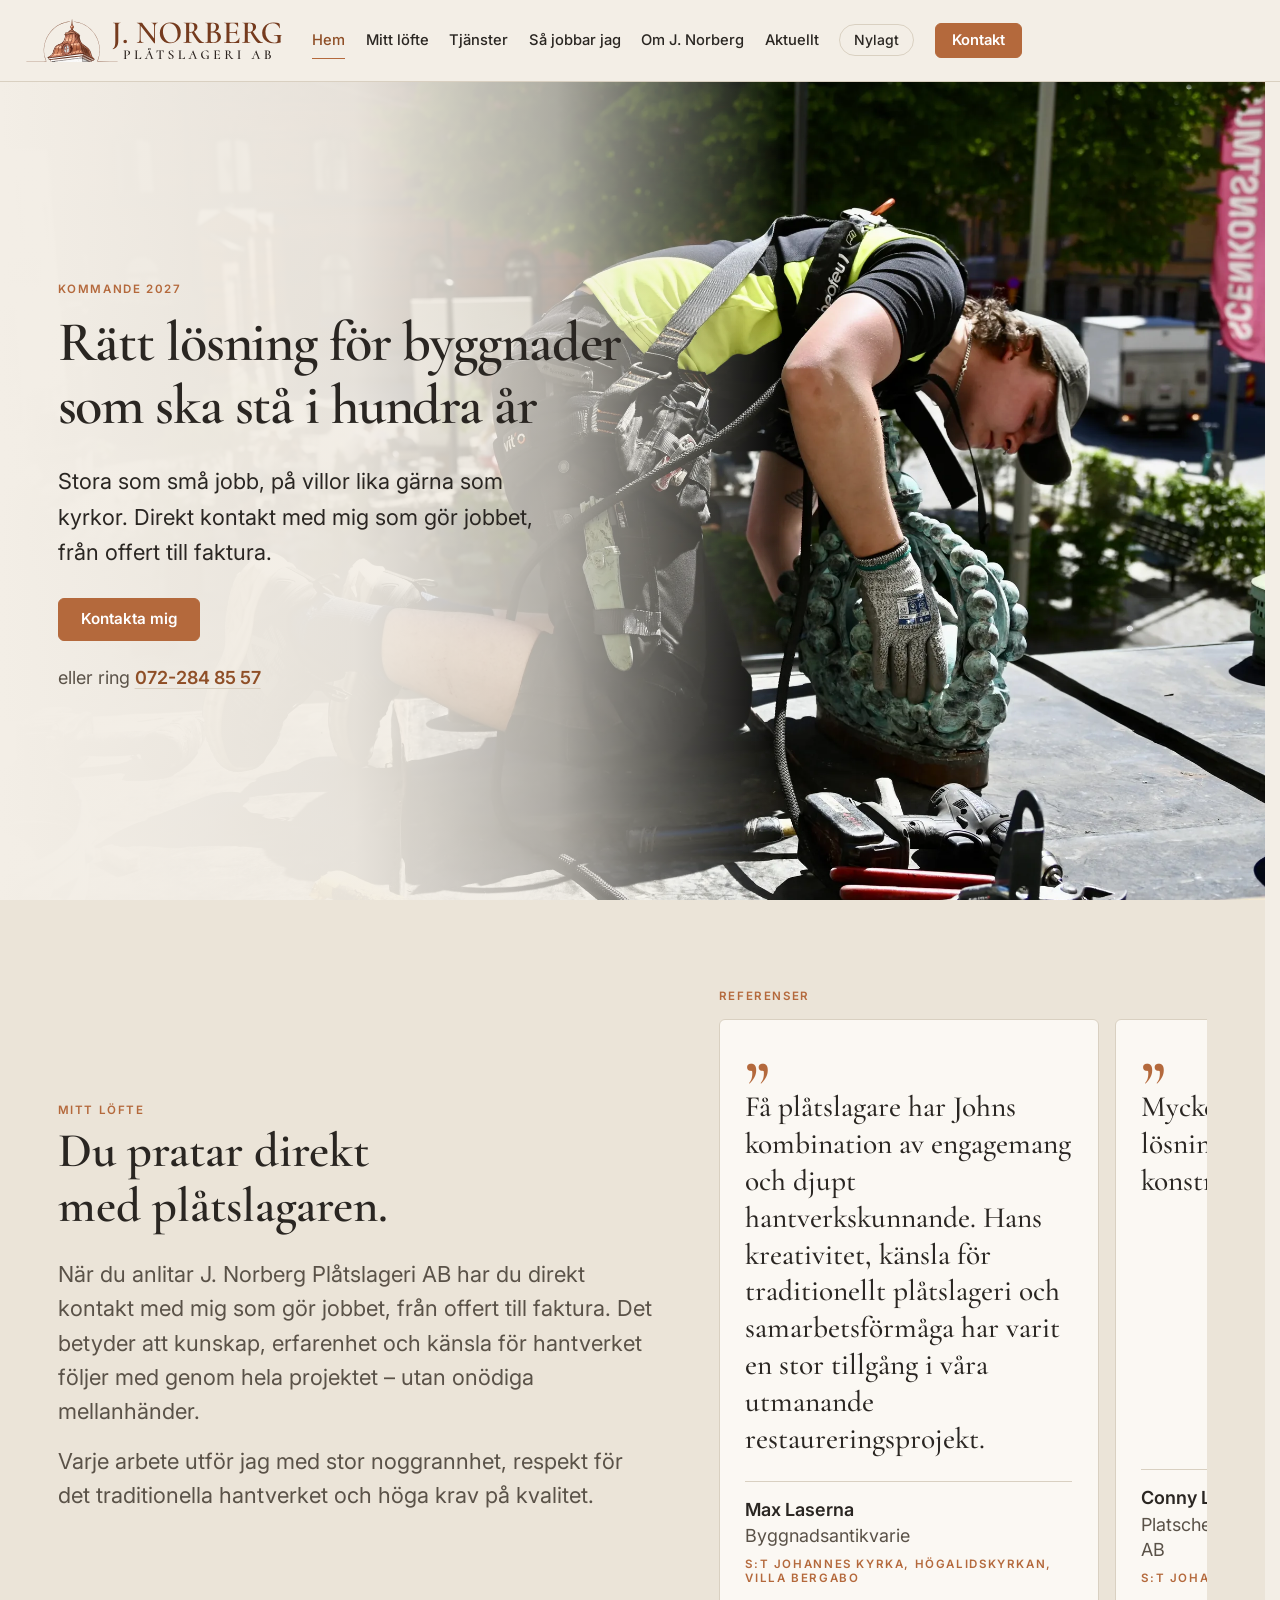
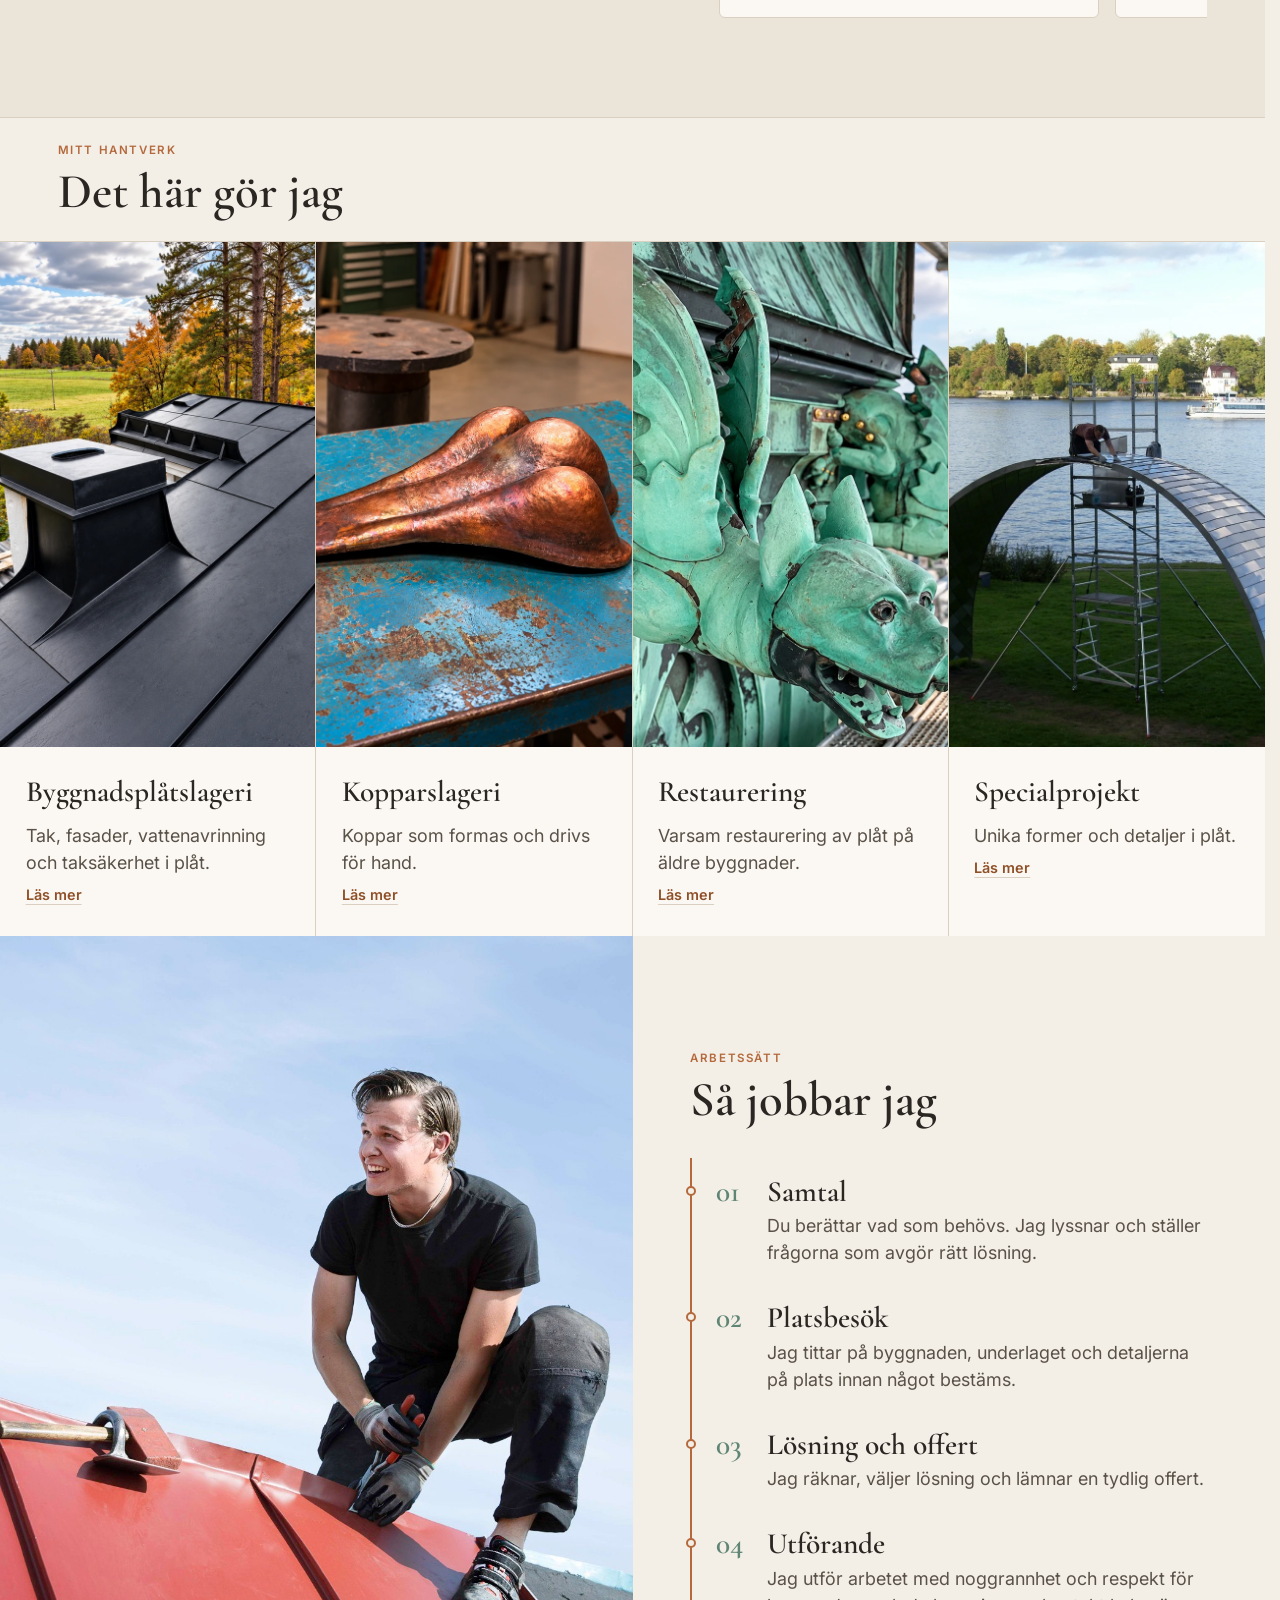
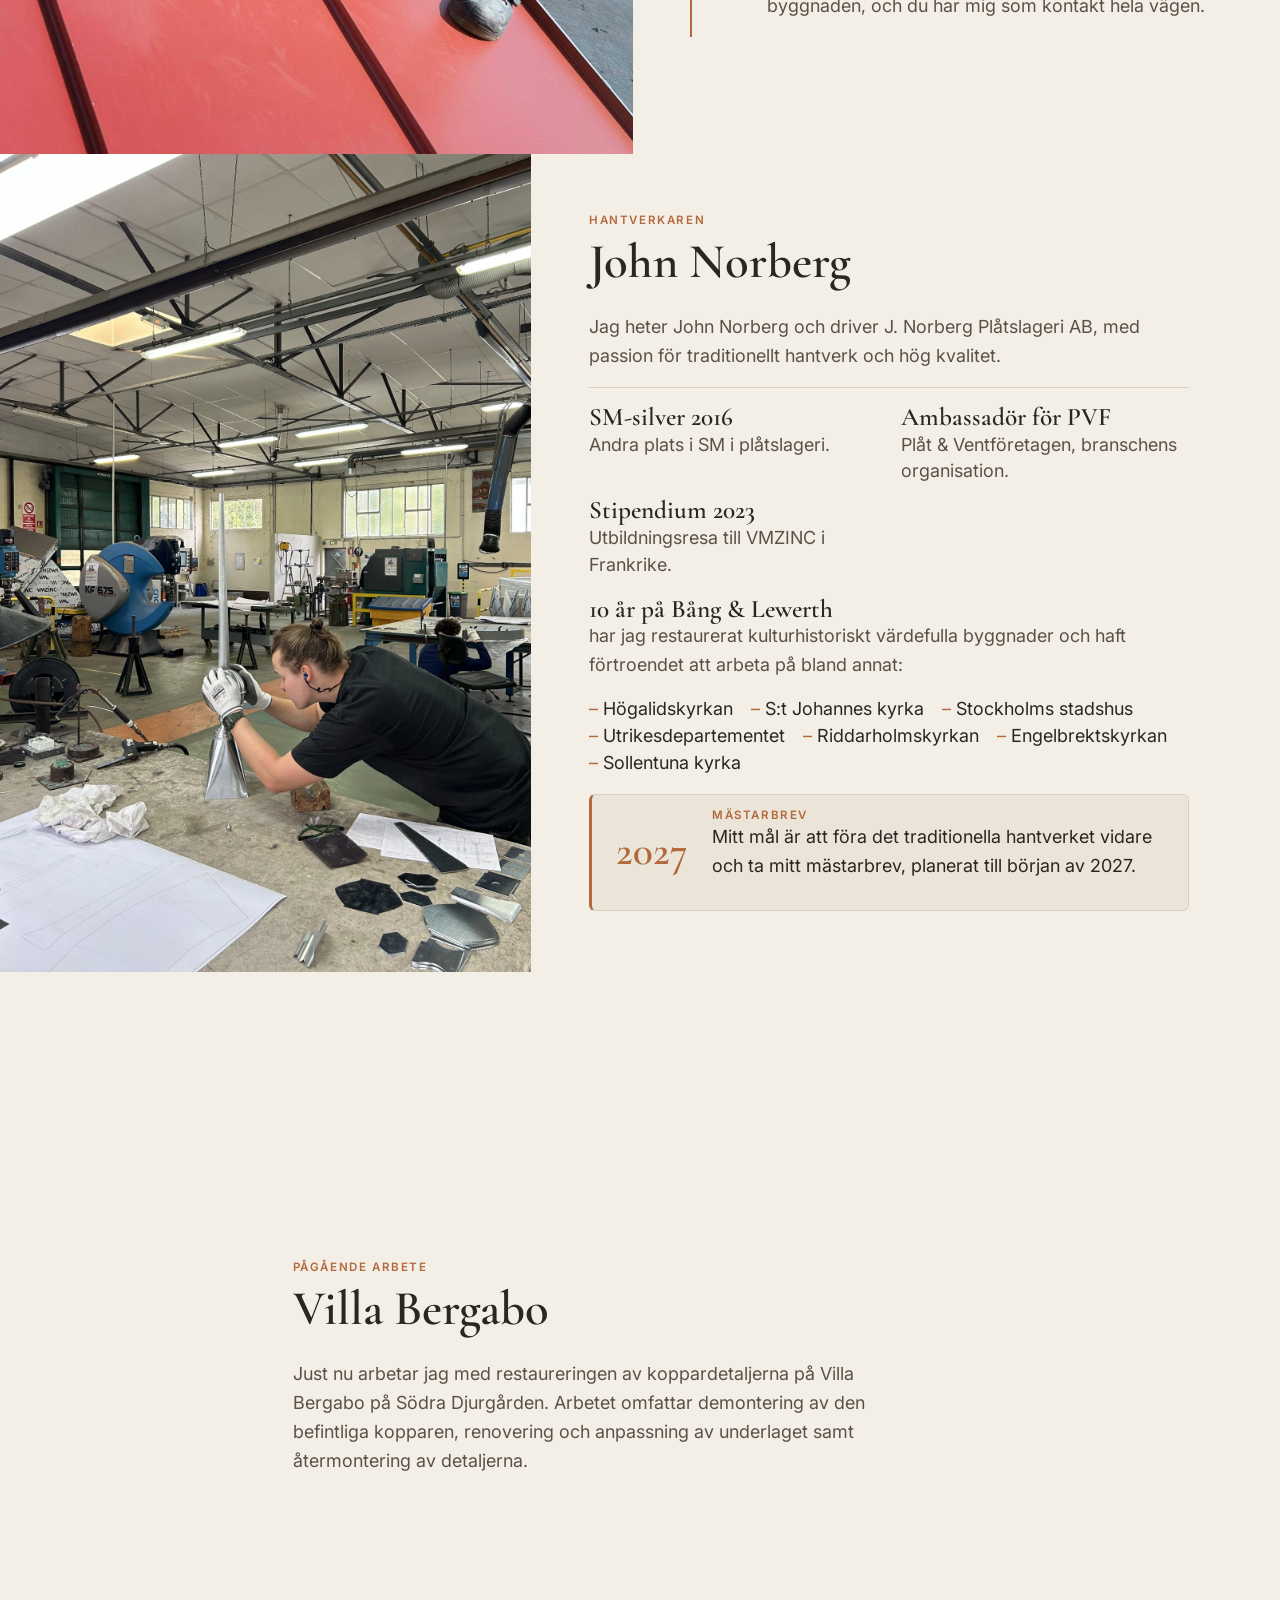
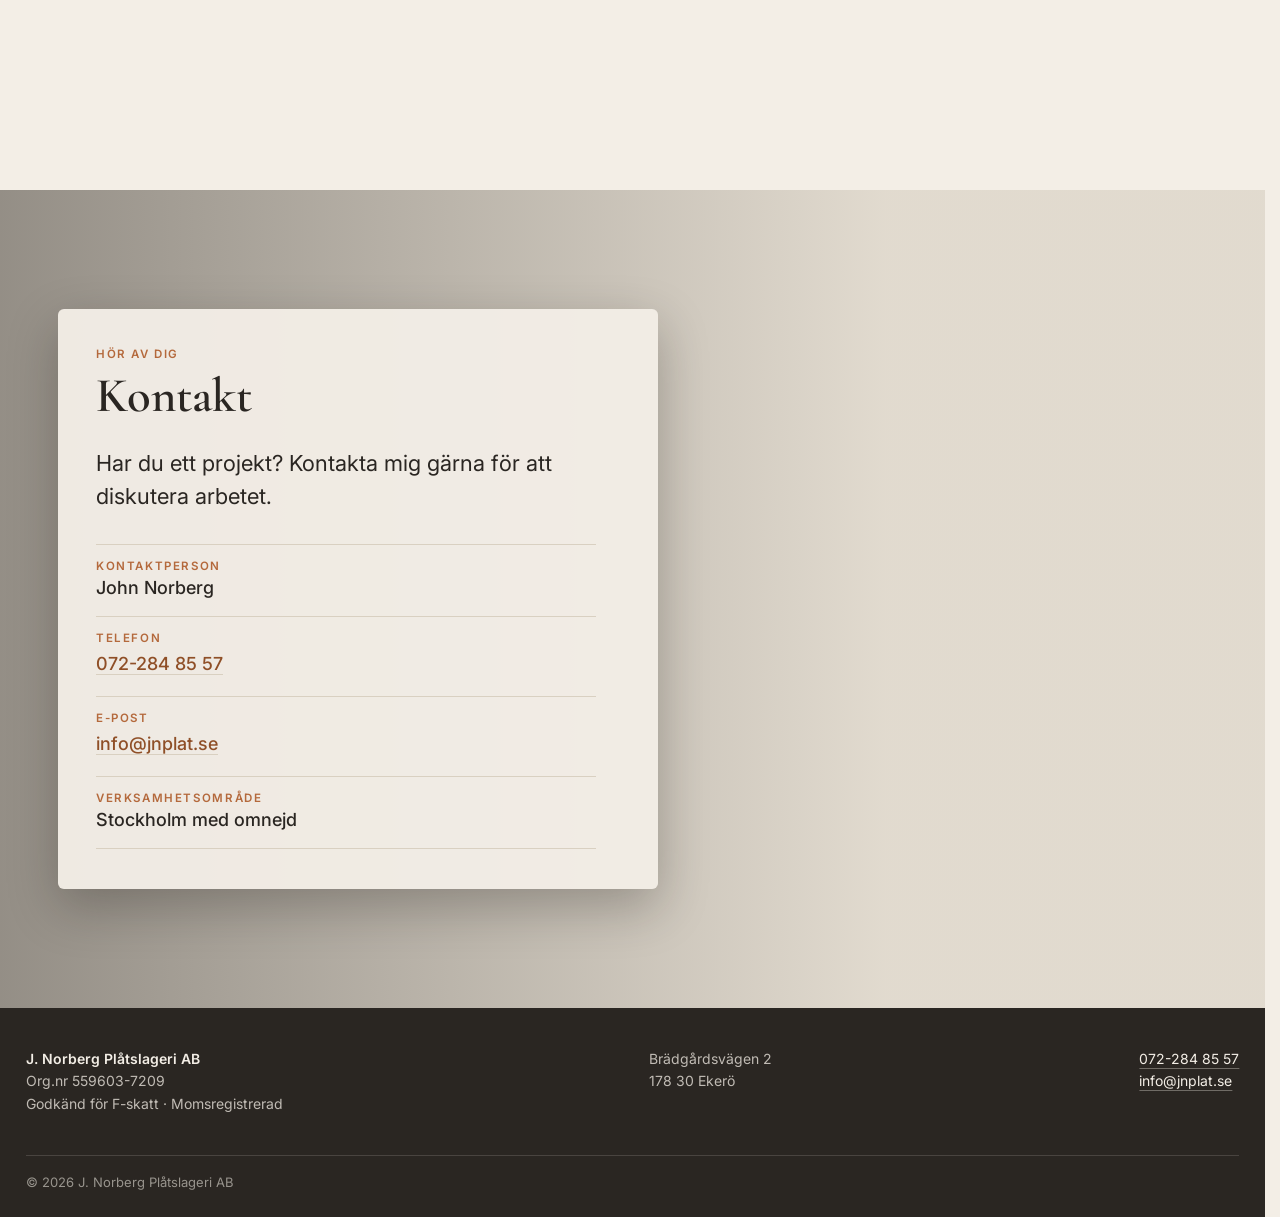
==== commit a1bfe1ea: "Aktuellt utan bild: ta bort Villa Bergabo-bilden och Wikipedia-knappen Bilden i Aktuellt är nu valfr" ====
--- a/index.html
+++ b/index.html
@@ -455,8 +455,6 @@
             <figure class="current-image current-image-main">
 
               <!-- cms:aktuellt.image -->
-              <img src="https://commons.wikimedia.org/wiki/Special:FilePath/Djurg%C3%A5rden_villa_2006b.jpg" alt="Villa Bergabo vid Djurgårdsvägen på Södra Djurgården" loading="lazy" decoding="async">
-              <figcaption>Foto: Holger.Ellgaard · Wikimedia Commons · <a href="https://creativecommons.org/licenses/by-sa/3.0/" target="_blank" rel="noopener noreferrer">CC BY-SA 3.0</a> · <a href="https://commons.wikimedia.org/wiki/File:Djurg%C3%A5rden_villa_2006b.jpg" target="_blank" rel="noopener noreferrer">Källa</a></figcaption>
               <!-- /cms:aktuellt.image -->
 
             </figure>
@@ -477,7 +475,6 @@
             <!-- /cms:aktuellt.text -->
 
             <!-- cms:aktuellt.link -->
-            <a href="https://sv.wikipedia.org/wiki/Villa_Bergabo" target="_blank" rel="noopener noreferrer" class="btn btn--ghost">Läs mer om Villa Bergabo <span>→</span></a>
             <!-- /cms:aktuellt.link -->
 
           </div>
--- a/style.css
+++ b/style.css
@@ -427,6 +427,11 @@
 .current-content p:not(.eyebrow) { margin-bottom: var(--s3); }
 .current-content .btn { margin-top: var(--s1); }
 
+/* Aktuellt utan bild: dölj bildytan, texten tar hela sektionen */
+.current-gallery:not(:has(img)) { display: none; }
+.current-project:not(:has(.current-gallery img)) { min-height: var(--screen-h); }
+.current-project:not(:has(.current-gallery img)) .current-content { flex: 1 1 auto; }
+
 /* ---------- Om ---------- */
 
 .about-section { box-shadow: inset 0 1px 0 var(--line); }
@@ -732,6 +737,11 @@
   .current-gallery { order: 1; height: auto; }
   .current-content { order: 0; }
 
+  .current-project:not(:has(.current-gallery img)) { grid-template-columns: minmax(0, 1fr); }
+  .current-project:not(:has(.current-gallery img)) .current-content {
+    padding-inline: max(var(--pad-h), calc((100% - 680px) / 2));
+  }
+
   /* Om: bild vänster, text höger */
   .about-grid {
     display: grid;
